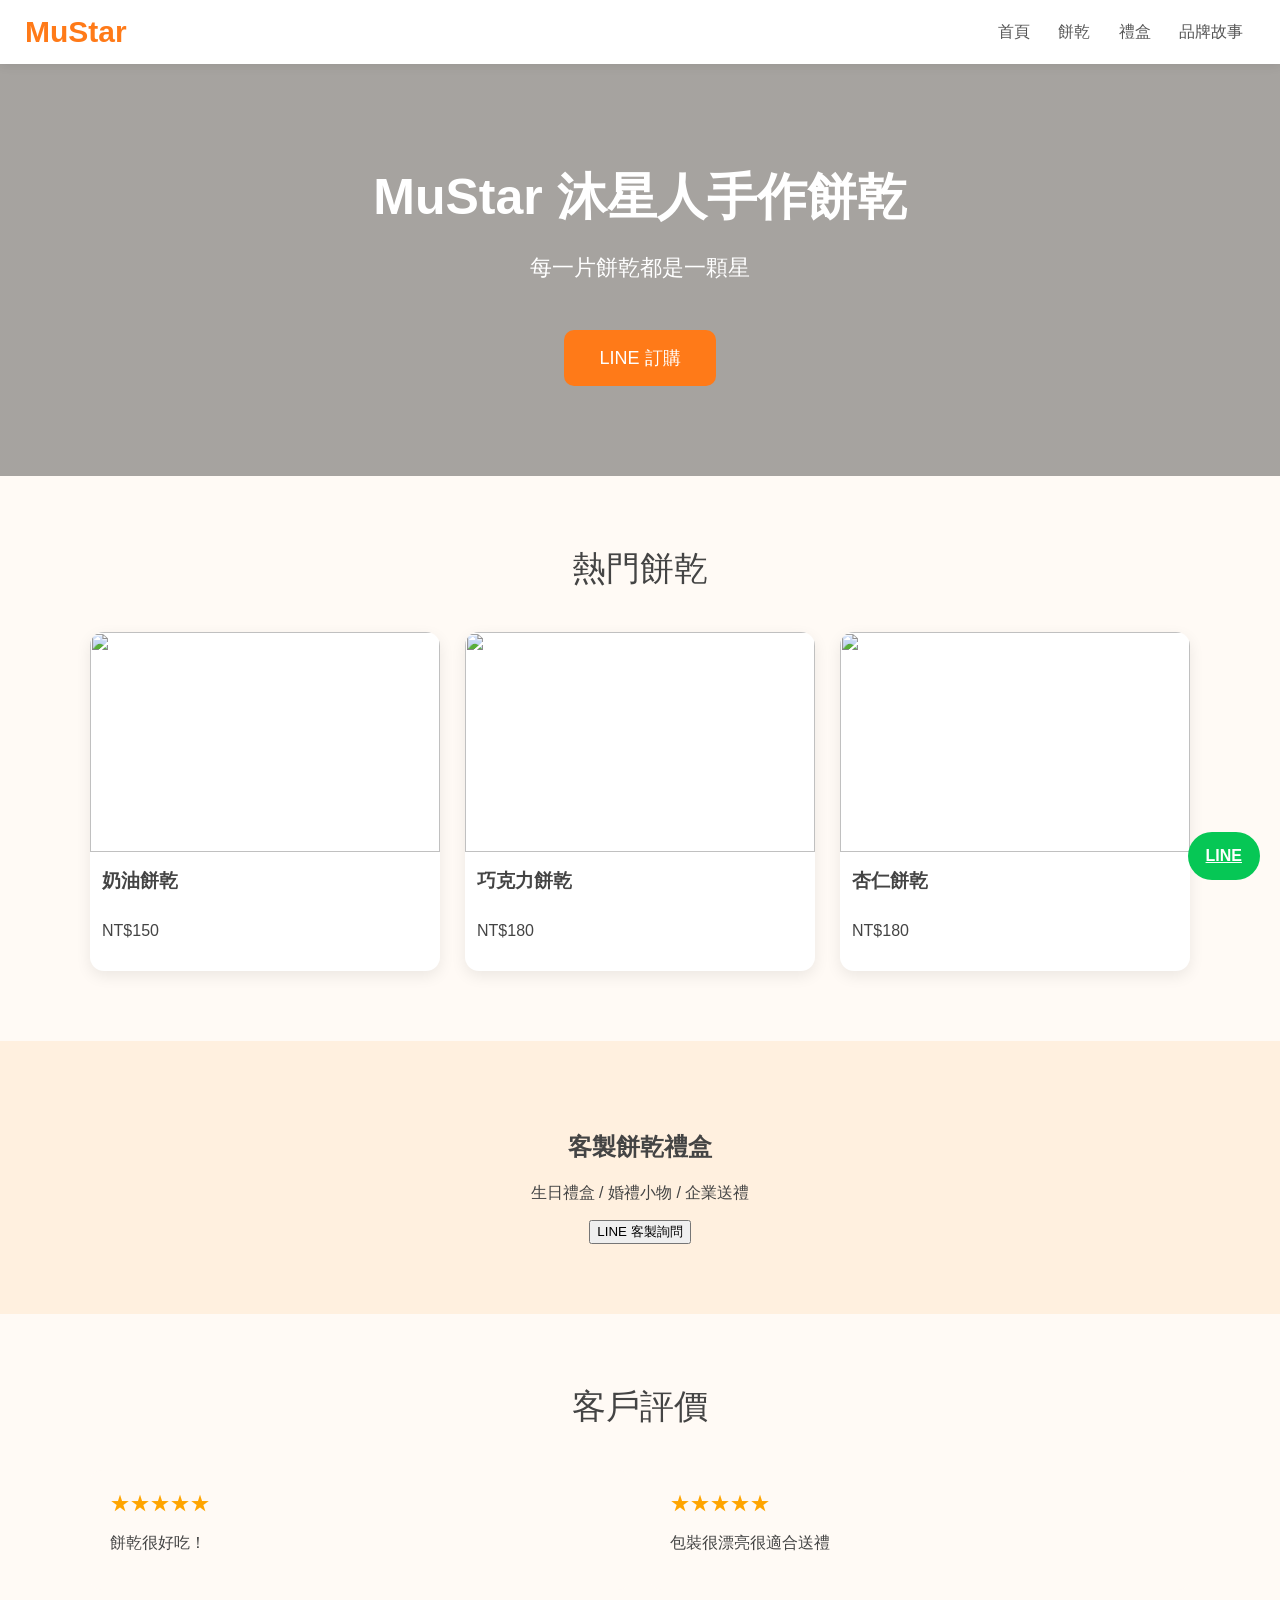
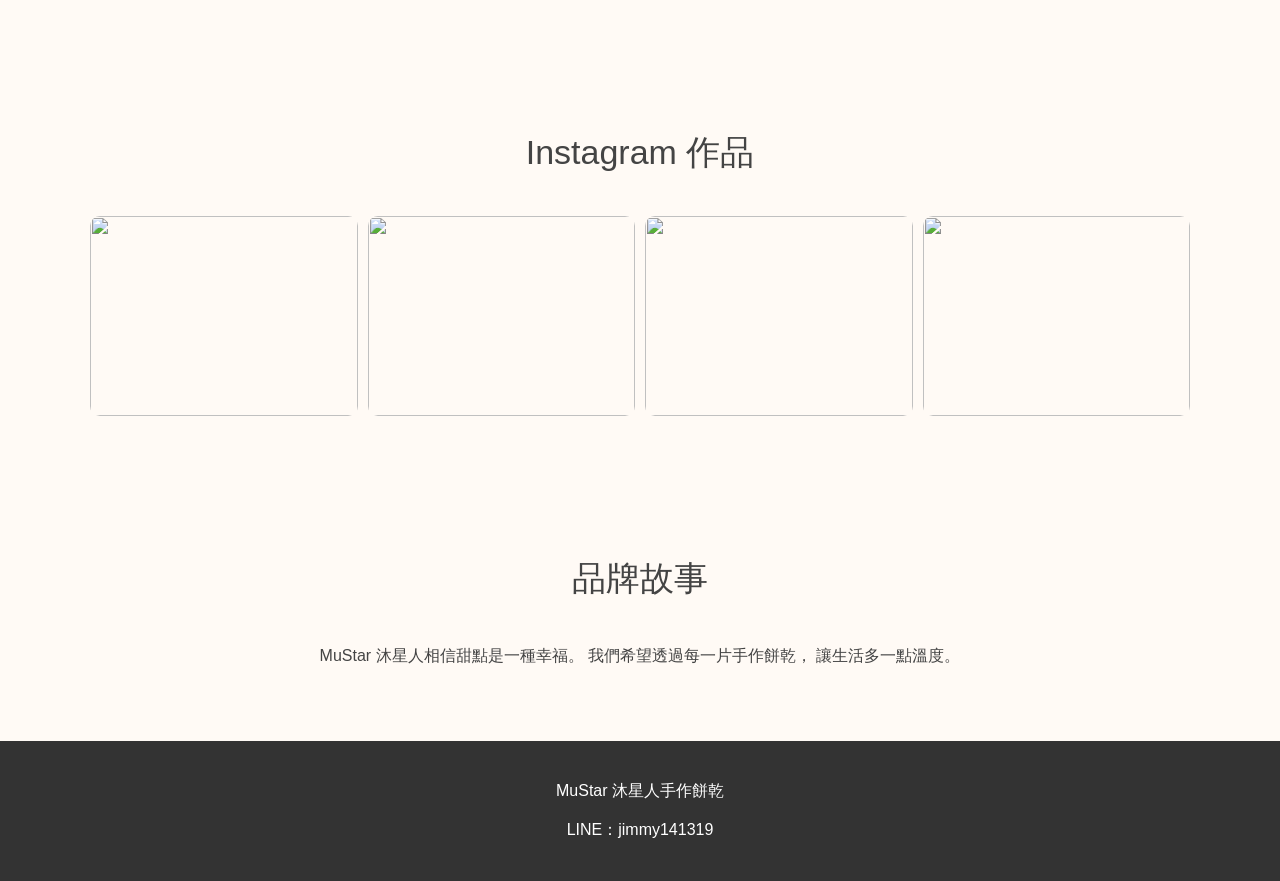
==== index.html @ 15d976fb "Refactor index.html for improved layout and styling Updated HTML structure and styles for better lay" ====
<!DOCTYPE html>
<html lang="zh-TW">

<head>
<meta charset="UTF-8">
<meta name="viewport" content="width=device-width, initial-scale=1.0">

<title>MuStar 沐星人手作餅乾</title>

<meta name="description" content="MuStar 沐星人手作餅乾，提供手工餅乾、禮盒與客製送禮。">

<style>

body{
margin:0;
font-family:Arial;
background:#fffaf5;
color:#444;
}

header{
background:white;
display:flex;
justify-content:space-between;
align-items:center;
padding:15px 25px;
box-shadow:0 2px 10px rgba(0,0,0,0.08);
position:sticky;
top:0;
}

.logo{
font-size:30px;
font-weight:bold;
color:#ff7a18;
}

nav a{
margin:0 12px;
text-decoration:none;
color:#555;
font-size:16px;
}

.hero{
text-align:center;
padding:90px 20px;

background:
linear-gradient(rgba(0,0,0,0.35),rgba(0,0,0,0.35)),
url("https://images.unsplash.com/photo-1499636136210-6f4ee915583e?auto=format&fit=crop&w=1400&q=80");

background-size:cover;
background-position:center;

color:white;
}

.hero h1{
font-size:50px;
margin:10px 0;
}

.hero p{
font-size:22px;
}

.hero button{
margin-top:25px;
padding:16px 35px;
font-size:18px;
background:#ff7a18;
border:none;
border-radius:10px;
color:white;
}

.section{
padding:70px 20px;
max-width:1100px;
margin:auto;
}

.title{
text-align:center;
font-size:34px;
margin-bottom:40px;
}

.grid{
display:grid;
grid-template-columns:repeat(auto-fit,minmax(250px,1fr));
gap:25px;
}

.card{
background:white;
border-radius:14px;
overflow:hidden;
box-shadow:0 5px 15px rgba(0,0,0,0.08);
}

.card img{
width:100%;
height:220px;
object-fit:cover;
}

.card h3{
padding:12px;
margin:0;
}

.card p{
padding:0 12px 15px;
}

.gift{
background:#fff0df;
text-align:center;
padding:70px 20px;
}

.story{
text-align:center;
max-width:700px;
margin:auto;
line-height:1.8;
}

.reviews{
display:grid;
grid-template-columns:repeat(auto-fit,minmax(250px,1fr));
gap:20px;
}

.review{
background:#fffaf5;
padding:20px;
border-radius:12px;
}

.stars{
color:orange;
font-size:20px;
}

.instagram-grid{
display:grid;
grid-template-columns:repeat(auto-fit,minmax(180px,1fr));
gap:10px;
}

.instagram-grid img{
width:100%;
height:200px;
object-fit:cover;
border-radius:10px;
}

footer{
background:#333;
color:white;
text-align:center;
padding:40px 20px;
}

.line-btn{
position:fixed;
bottom:20px;
right:20px;
background:#06c755;
color:white;
padding:15px 18px;
border-radius:30px;
font-weight:bold;
}

</style>
</head>

<body>

<header>

<div class="logo">
MuStar
</div>

<nav>

<a href="#home">首頁</a>
<a href="#cookies">餅乾</a>
<a href="#gift">禮盒</a>
<a href="#story">品牌故事</a>

</nav>

</header>

<section class="hero" id="home">

<h1>MuStar 沐星人手作餅乾</h1>

<p>每一片餅乾都是一顆星</p>

<button onclick="window.open('https://line.me/ti/p/jimmy141319')">

LINE 訂購

</button>

</section>

<section class="section" id="cookies">

<div class="title">
熱門餅乾
</div>

<div class="grid">

<div class="card">

<img src="https://images.unsplash.com/photo-1558961363-fa8fdf82db35?auto=format&fit=crop&w=900&q=80">

<h3>奶油餅乾</h3>

<p>NT$150</p>

</div>

<div class="card">

<img src="https://images.unsplash.com/photo-1590080877777-95c0dfa7f6bf?auto=format&fit=crop&w=900&q=80">

<h3>巧克力餅乾</h3>

<p>NT$180</p>

</div>

<div class="card">

<img src="https://images.unsplash.com/photo-1519869325930-281384150729?auto=format&fit=crop&w=900&q=80">

<h3>杏仁餅乾</h3>

<p>NT$180</p>

</div>

</div>

</section>

<section class="gift" id="gift">

<h2>
客製餅乾禮盒
</h2>

<p>
生日禮盒 / 婚禮小物 / 企業送禮
</p>

<button onclick="window.open('https://line.me/ti/p/jimmy141319')">

LINE 客製詢問

</button>

</section>

<section class="section">

<div class="title">
客戶評價
</div>

<div class="reviews">

<div class="review">

<div class="stars">★★★★★</div>

<p>
餅乾很好吃！
</p>

</div>

<div class="review">

<div class="stars">★★★★★</div>

<p>
包裝很漂亮很適合送禮
</p>

</div>

</div>

</section>

<section class="section">

<div class="title">
Instagram 作品
</div>

<div class="instagram-grid">

<img src="https://images.unsplash.com/photo-1509440159596-0249088772ff?auto=format&fit=crop&w=900&q=80">

<img src="https://images.unsplash.com/photo-1464349095431-e9a21285b5f3?auto=format&fit=crop&w=900&q=80">

<img src="https://images.unsplash.com/photo-1478147427282-58a87a120781?auto=format&fit=crop&w=900&q=80">

<img src="https://images.unsplash.com/photo-1499636136210-6f4ee915583e?auto=format&fit=crop&w=900&q=80">

</div>

</section>

<section class="section" id="story">

<div class="title">
品牌故事
</div>

<div class="story">

MuStar 沐星人相信甜點是一種幸福。

我們希望透過每一片手作餅乾，
讓生活多一點溫度。

</div>

</section>

<footer>

MuStar 沐星人手作餅乾

<br><br>

LINE：jimmy141319

</footer>

<a class="line-btn" href="https://line.me/ti/p/jimmy141319">

LINE

</a>

</body>

</html>
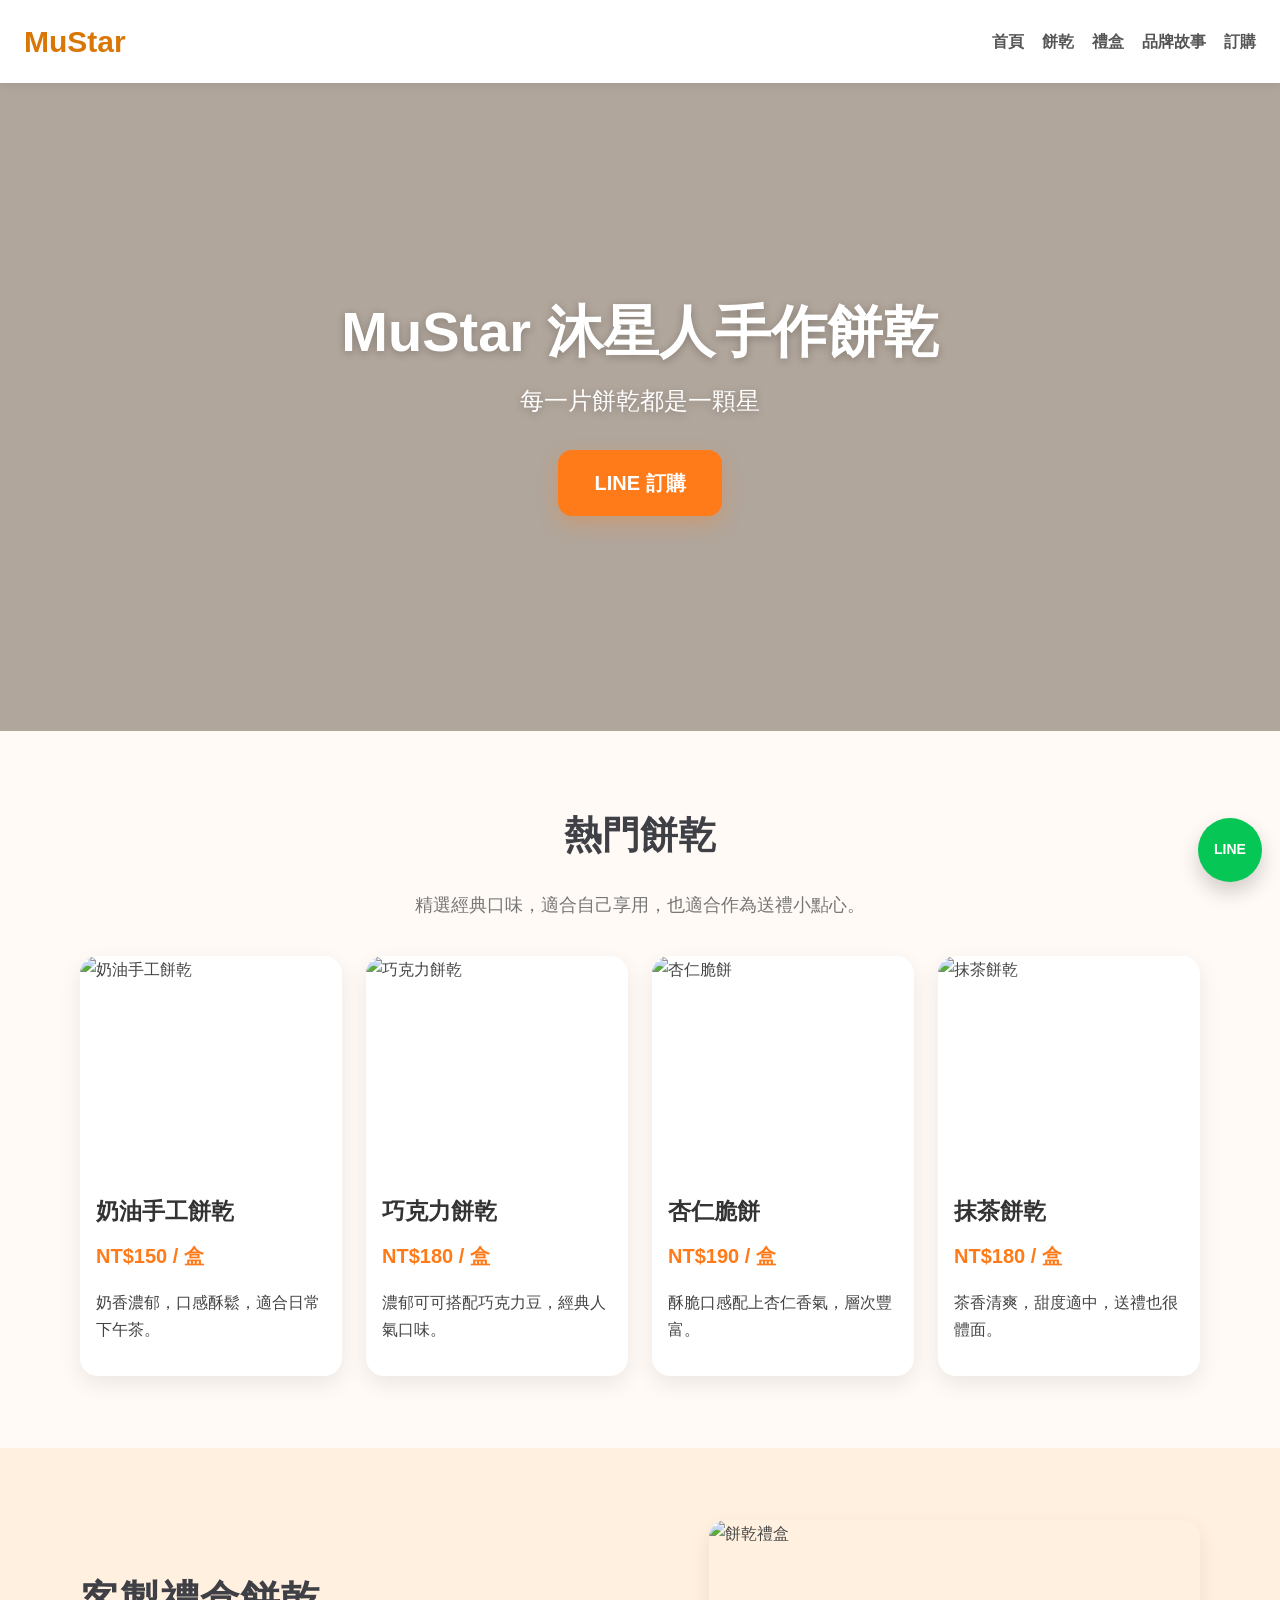
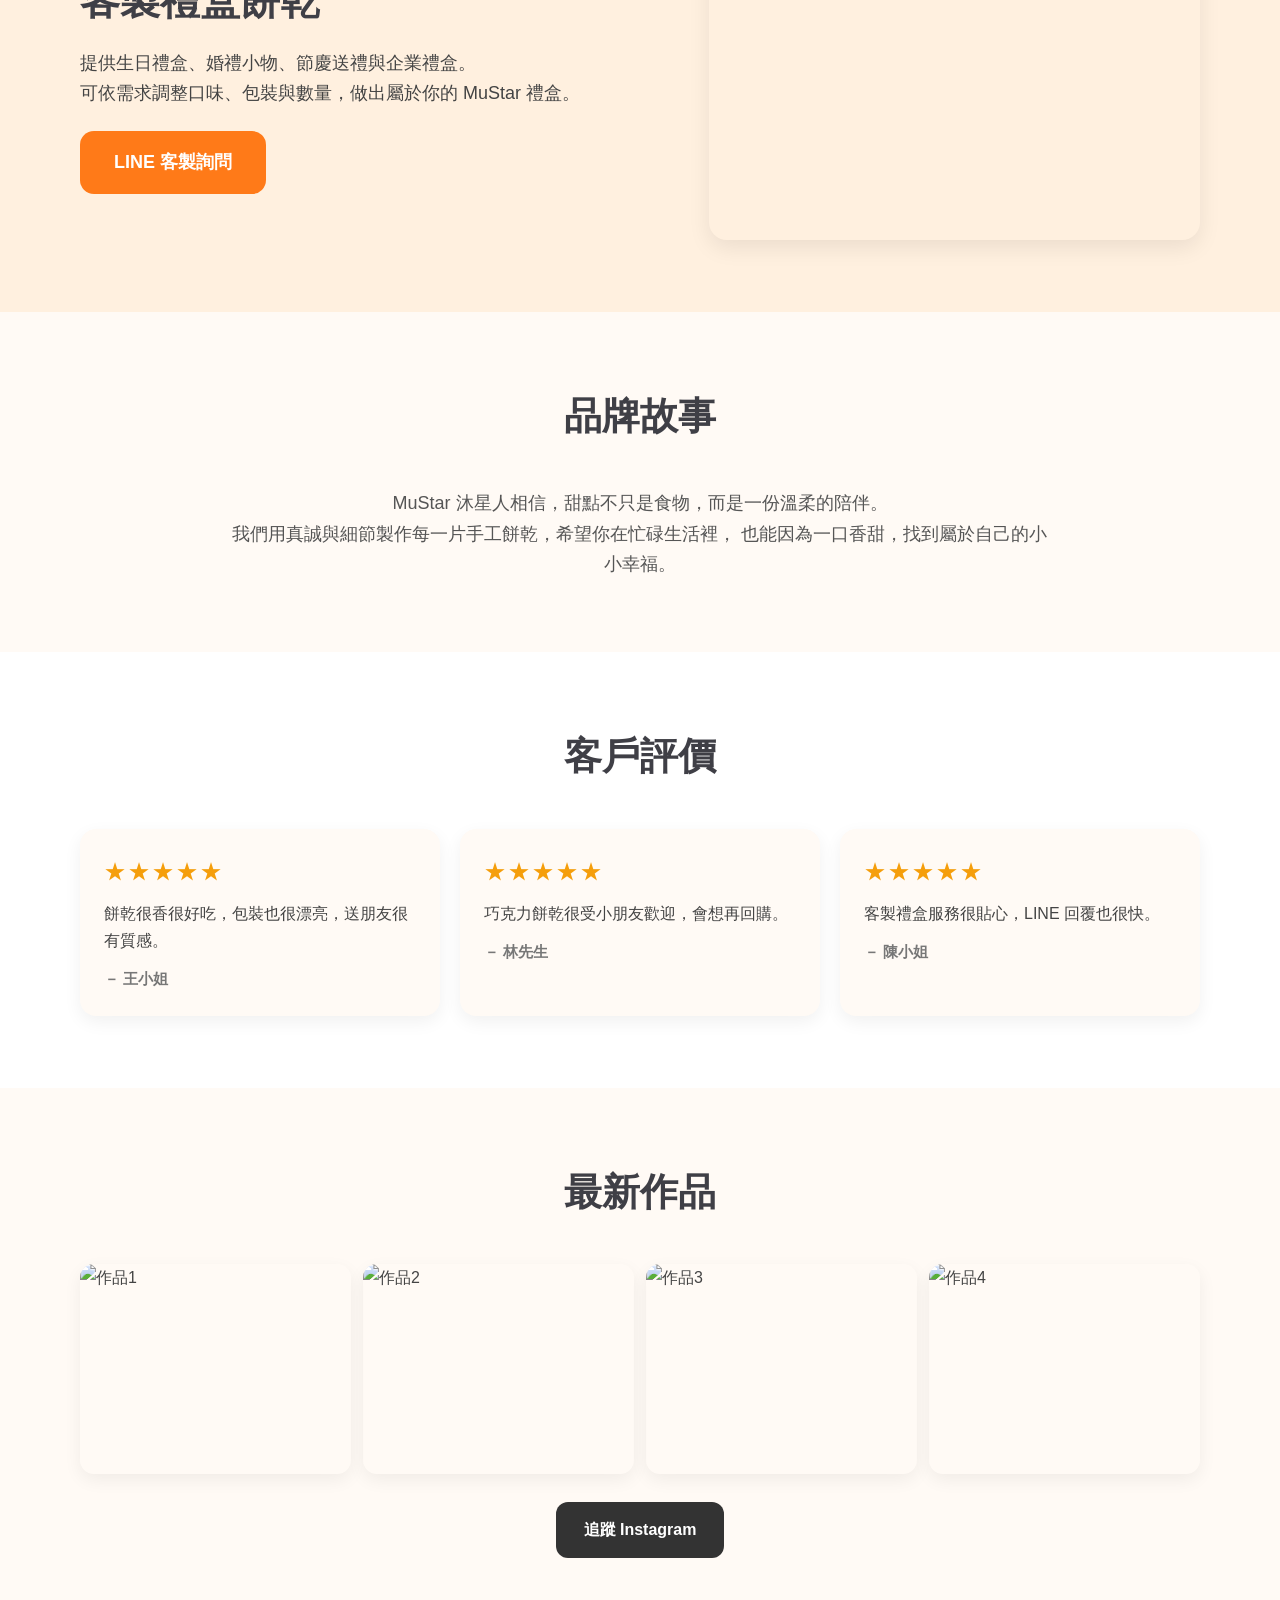
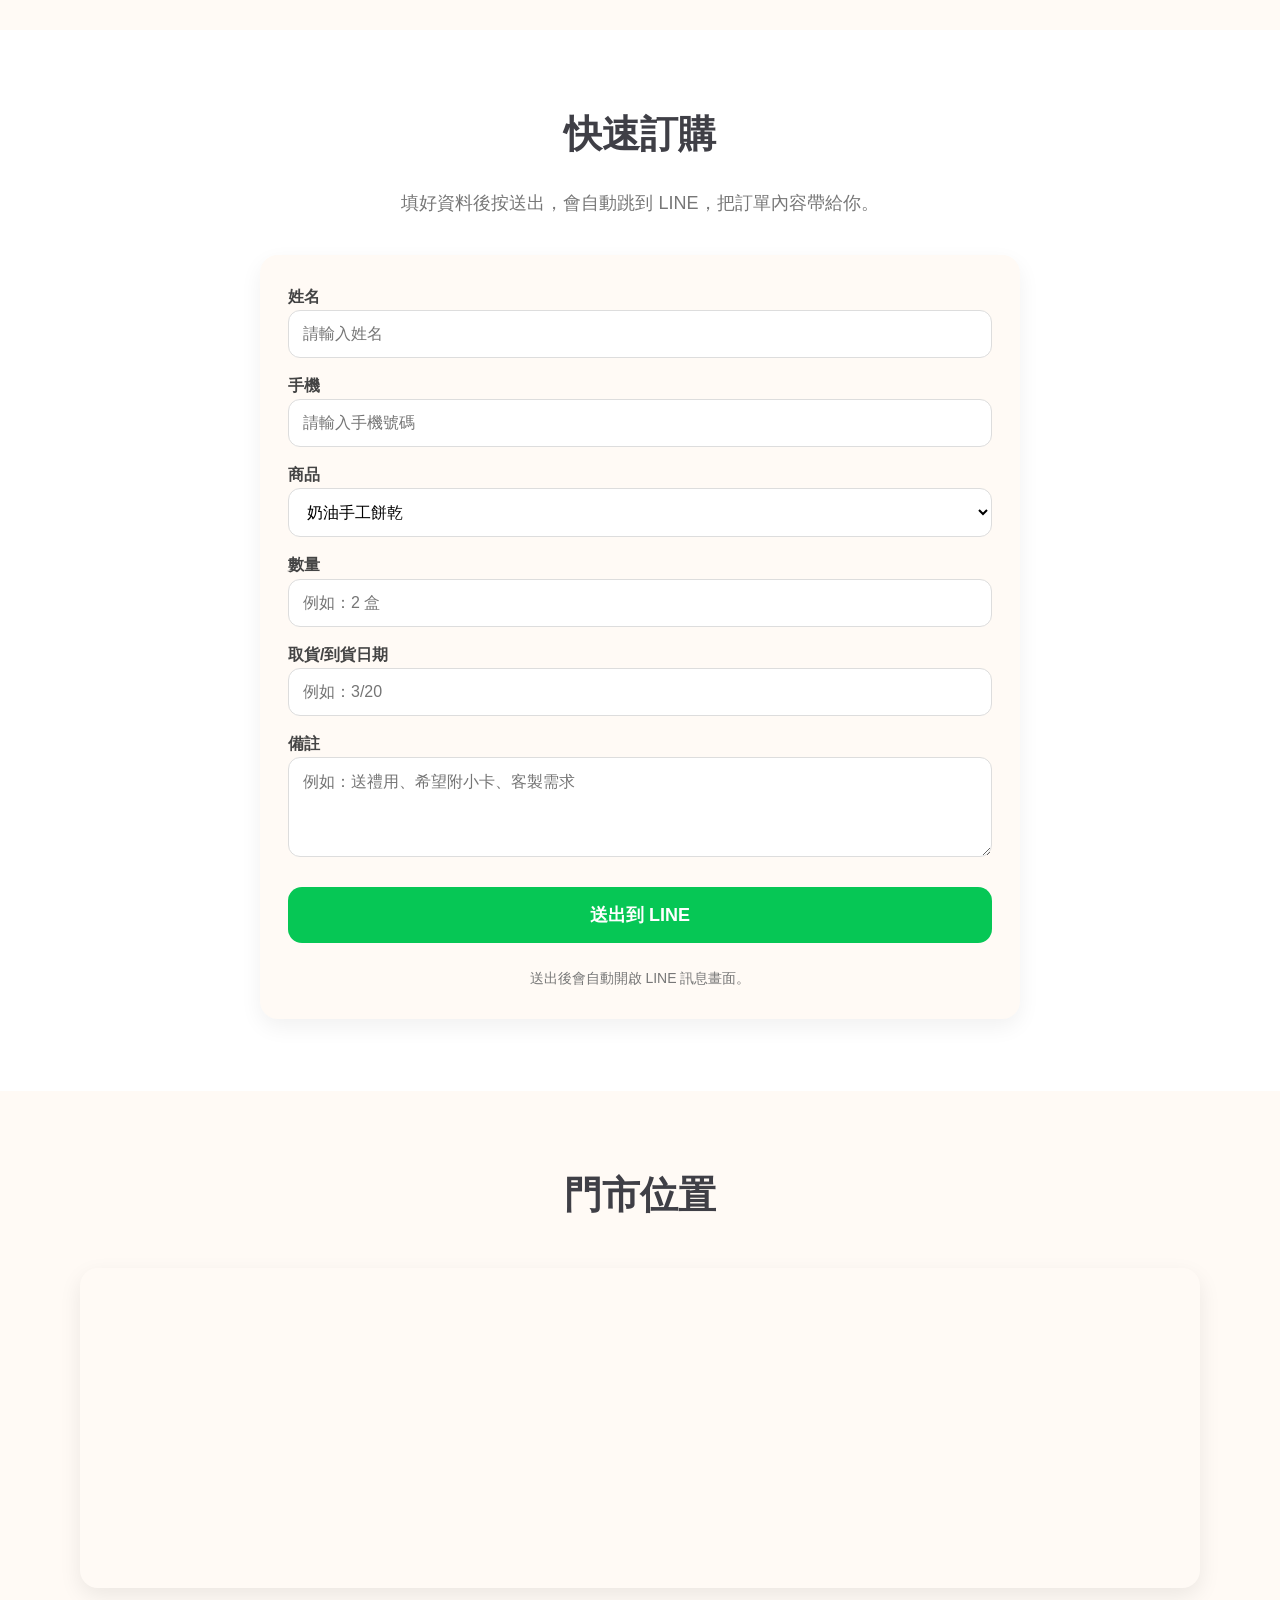
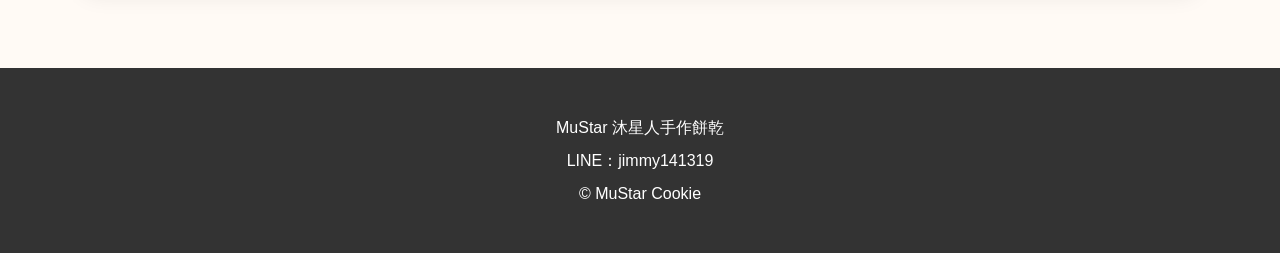
==== commit 65e140ac: "Refactor HTML structure and improve styling" ====
--- a/index.html
+++ b/index.html
@@ -1,362 +1,685 @@
 <!DOCTYPE html>
 <html lang="zh-TW">
-
 <head>
-<meta charset="UTF-8">
-<meta name="viewport" content="width=device-width, initial-scale=1.0">
-
-<title>MuStar 沐星人手作餅乾</title>
-
-<meta name="description" content="MuStar 沐星人手作餅乾，提供手工餅乾、禮盒與客製送禮。">
-
-<style>
-
-body{
-margin:0;
-font-family:Arial;
-background:#fffaf5;
-color:#444;
-}
-
-header{
-background:white;
-display:flex;
-justify-content:space-between;
-align-items:center;
-padding:15px 25px;
-box-shadow:0 2px 10px rgba(0,0,0,0.08);
-position:sticky;
-top:0;
-}
-
-.logo{
-font-size:30px;
-font-weight:bold;
-color:#ff7a18;
-}
-
-nav a{
-margin:0 12px;
-text-decoration:none;
-color:#555;
-font-size:16px;
-}
-
-.hero{
-text-align:center;
-padding:90px 20px;
-
-background:
-linear-gradient(rgba(0,0,0,0.35),rgba(0,0,0,0.35)),
-url("https://images.unsplash.com/photo-1499636136210-6f4ee915583e?auto=format&fit=crop&w=1400&q=80");
-
-background-size:cover;
-background-position:center;
-
-color:white;
-}
-
-.hero h1{
-font-size:50px;
-margin:10px 0;
-}
-
-.hero p{
-font-size:22px;
-}
-
-.hero button{
-margin-top:25px;
-padding:16px 35px;
-font-size:18px;
-background:#ff7a18;
-border:none;
-border-radius:10px;
-color:white;
-}
-
-.section{
-padding:70px 20px;
-max-width:1100px;
-margin:auto;
-}
-
-.title{
-text-align:center;
-font-size:34px;
-margin-bottom:40px;
-}
-
-.grid{
-display:grid;
-grid-template-columns:repeat(auto-fit,minmax(250px,1fr));
-gap:25px;
-}
-
-.card{
-background:white;
-border-radius:14px;
-overflow:hidden;
-box-shadow:0 5px 15px rgba(0,0,0,0.08);
-}
-
-.card img{
-width:100%;
-height:220px;
-object-fit:cover;
-}
-
-.card h3{
-padding:12px;
-margin:0;
-}
-
-.card p{
-padding:0 12px 15px;
-}
-
-.gift{
-background:#fff0df;
-text-align:center;
-padding:70px 20px;
-}
-
-.story{
-text-align:center;
-max-width:700px;
-margin:auto;
-line-height:1.8;
-}
-
-.reviews{
-display:grid;
-grid-template-columns:repeat(auto-fit,minmax(250px,1fr));
-gap:20px;
-}
-
-.review{
-background:#fffaf5;
-padding:20px;
-border-radius:12px;
-}
-
-.stars{
-color:orange;
-font-size:20px;
-}
-
-.instagram-grid{
-display:grid;
-grid-template-columns:repeat(auto-fit,minmax(180px,1fr));
-gap:10px;
-}
-
-.instagram-grid img{
-width:100%;
-height:200px;
-object-fit:cover;
-border-radius:10px;
-}
-
-footer{
-background:#333;
-color:white;
-text-align:center;
-padding:40px 20px;
-}
-
-.line-btn{
-position:fixed;
-bottom:20px;
-right:20px;
-background:#06c755;
-color:white;
-padding:15px 18px;
-border-radius:30px;
-font-weight:bold;
-}
-
-</style>
+  <meta charset="UTF-8">
+  <meta name="viewport" content="width=device-width, initial-scale=1.0">
+  <title>MuStar 沐星人手作餅乾</title>
+  <meta name="description" content="MuStar 沐星人手作餅乾，提供手工餅乾、禮盒、客製送禮與 LINE 快速訂購。">
+  <meta name="theme-color" content="#ff7a18">
+
+  <style>
+    *{
+      box-sizing:border-box;
+    }
+
+    html{
+      scroll-behavior:smooth;
+    }
+
+    body{
+      margin:0;
+      font-family:Arial,sans-serif;
+      background:#fffaf5;
+      color:#444;
+      line-height:1.7;
+    }
+
+    a{
+      text-decoration:none;
+    }
+
+    img{
+      display:block;
+      max-width:100%;
+    }
+
+    header{
+      background:#ffffff;
+      padding:16px 24px;
+      display:flex;
+      justify-content:space-between;
+      align-items:center;
+      box-shadow:0 2px 10px rgba(0,0,0,0.08);
+      position:sticky;
+      top:0;
+      z-index:1000;
+    }
+
+    .logo{
+      font-size:30px;
+      font-weight:bold;
+      color:#d97706;
+      white-space:nowrap;
+    }
+
+    nav{
+      display:flex;
+      gap:18px;
+      flex-wrap:wrap;
+      justify-content:flex-end;
+    }
+
+    nav a{
+      color:#555;
+      font-size:16px;
+      font-weight:600;
+    }
+
+    .hero{
+      min-height:72vh;
+      display:flex;
+      align-items:center;
+      justify-content:center;
+      text-align:center;
+      padding:90px 20px;
+      background:
+        linear-gradient(rgba(50,30,10,0.38), rgba(50,30,10,0.38)),
+        url("https://images.unsplash.com/photo-1499636136210-6f4ee915583e?auto=format&fit=crop&w=1400&q=80") center/cover no-repeat;
+      color:white;
+    }
+
+    .hero-inner{
+      max-width:900px;
+    }
+
+    .hero h1{
+      font-size:56px;
+      line-height:1.2;
+      margin:0 0 16px;
+      text-shadow:0 2px 8px rgba(0,0,0,0.25);
+    }
+
+    .hero p{
+      font-size:24px;
+      margin:0 0 28px;
+      text-shadow:0 2px 8px rgba(0,0,0,0.25);
+    }
+
+    .hero-btn{
+      display:inline-block;
+      padding:16px 36px;
+      background:#ff7a18;
+      color:white;
+      border-radius:14px;
+      font-size:20px;
+      font-weight:bold;
+      box-shadow:0 8px 20px rgba(255,122,24,0.28);
+    }
+
+    .section{
+      padding:72px 20px;
+    }
+
+    .container{
+      max-width:1120px;
+      margin:0 auto;
+    }
+
+    .title{
+      text-align:center;
+      font-size:38px;
+      color:#3f3f46;
+      margin:0 0 40px;
+    }
+
+    .subtitle{
+      text-align:center;
+      color:#777;
+      margin:-18px auto 36px;
+      max-width:720px;
+      font-size:18px;
+    }
+
+    .grid{
+      display:grid;
+      grid-template-columns:repeat(auto-fit,minmax(240px,1fr));
+      gap:24px;
+    }
+
+    .card{
+      background:white;
+      border-radius:18px;
+      overflow:hidden;
+      box-shadow:0 8px 22px rgba(0,0,0,0.08);
+      transition:transform 0.2s ease;
+    }
+
+    .card:hover{
+      transform:translateY(-4px);
+    }
+
+    .card img{
+      width:100%;
+      height:220px;
+      object-fit:cover;
+    }
+
+    .card-body{
+      padding:16px;
+    }
+
+    .card h3{
+      margin:0 0 8px;
+      font-size:23px;
+      color:#333;
+    }
+
+    .price{
+      color:#ff7a18;
+      font-weight:bold;
+      font-size:20px;
+      margin-bottom:8px;
+    }
+
+    .gift{
+      background:#fff0df;
+    }
+
+    .gift-wrap{
+      display:grid;
+      grid-template-columns:1.1fr 0.9fr;
+      gap:28px;
+      align-items:center;
+      max-width:1120px;
+      margin:0 auto;
+    }
+
+    .gift-text h2{
+      font-size:40px;
+      margin:0 0 14px;
+      color:#3f3f46;
+    }
+
+    .gift-text p{
+      font-size:18px;
+      margin:0 0 22px;
+    }
+
+    .gift-btn{
+      display:inline-block;
+      padding:16px 34px;
+      background:#ff7a18;
+      color:white;
+      border-radius:14px;
+      font-size:18px;
+      font-weight:bold;
+    }
+
+    .gift-image img{
+      width:100%;
+      height:320px;
+      object-fit:cover;
+      border-radius:18px;
+      box-shadow:0 8px 22px rgba(0,0,0,0.08);
+    }
+
+    .story-box{
+      max-width:820px;
+      margin:0 auto;
+      text-align:center;
+      font-size:18px;
+      color:#555;
+    }
+
+    .reviews{
+      background:#fff;
+    }
+
+    .review-grid{
+      display:grid;
+      grid-template-columns:repeat(auto-fit,minmax(250px,1fr));
+      gap:20px;
+    }
+
+    .review{
+      background:#fffaf5;
+      border-radius:16px;
+      padding:24px;
+      box-shadow:0 6px 18px rgba(0,0,0,0.06);
+    }
+
+    .stars{
+      color:#f59e0b;
+      font-size:22px;
+      margin-bottom:10px;
+      letter-spacing:2px;
+    }
+
+    .review p{
+      margin:0 0 12px;
+    }
+
+    .review-name{
+      color:#777;
+      font-size:15px;
+      font-weight:bold;
+    }
+
+    .instagram{
+      background:#fffaf5;
+    }
+
+    .insta-grid{
+      display:grid;
+      grid-template-columns:repeat(auto-fit,minmax(180px,1fr));
+      gap:12px;
+    }
+
+    .insta-grid img{
+      width:100%;
+      height:210px;
+      object-fit:cover;
+      border-radius:14px;
+      box-shadow:0 6px 18px rgba(0,0,0,0.06);
+    }
+
+    .follow-box{
+      text-align:center;
+      margin-top:28px;
+    }
+
+    .follow-btn{
+      display:inline-block;
+      padding:14px 28px;
+      background:#333;
+      color:white;
+      border-radius:12px;
+      font-weight:bold;
+    }
+
+    .order{
+      background:#ffffff;
+    }
+
+    .order-wrap{
+      max-width:760px;
+      margin:0 auto;
+      background:#fffaf5;
+      padding:28px;
+      border-radius:18px;
+      box-shadow:0 8px 22px rgba(0,0,0,0.06);
+    }
+
+    .order-form{
+      display:grid;
+      gap:14px;
+    }
+
+    .order-form label{
+      font-weight:bold;
+      color:#444;
+    }
+
+    .order-form input,
+    .order-form select,
+    .order-form textarea{
+      width:100%;
+      padding:14px;
+      border:1px solid #ddd;
+      border-radius:12px;
+      font-size:16px;
+      font-family:Arial,sans-serif;
+      background:white;
+    }
+
+    .order-form textarea{
+      min-height:100px;
+      resize:vertical;
+    }
+
+    .order-btn{
+      margin-top:8px;
+      padding:16px 28px;
+      border:none;
+      border-radius:14px;
+      background:#06c755;
+      color:white;
+      font-size:18px;
+      font-weight:bold;
+      cursor:pointer;
+    }
+
+    .order-tip{
+      margin-top:10px;
+      color:#777;
+      font-size:14px;
+      text-align:center;
+    }
+
+    .map iframe{
+      width:100%;
+      height:320px;
+      border:0;
+      border-radius:18px;
+      box-shadow:0 8px 22px rgba(0,0,0,0.08);
+    }
+
+    footer{
+      background:#333;
+      color:white;
+      text-align:center;
+      padding:40px 20px;
+    }
+
+    footer p{
+      margin:6px 0;
+    }
+
+    .line-float{
+      position:fixed;
+      right:18px;
+      bottom:18px;
+      background:#06c755;
+      color:white;
+      width:64px;
+      height:64px;
+      border-radius:999px;
+      display:flex;
+      align-items:center;
+      justify-content:center;
+      font-size:14px;
+      font-weight:bold;
+      box-shadow:0 10px 20px rgba(0,0,0,0.18);
+      z-index:2000;
+    }
+
+    @media (max-width: 900px){
+      .gift-wrap{
+        grid-template-columns:1fr;
+      }
+
+      .gift-image img{
+        height:260px;
+      }
+    }
+
+    @media (max-width: 768px){
+      header{
+        flex-direction:column;
+        align-items:flex-start;
+        gap:12px;
+      }
+
+      nav{
+        gap:14px;
+      }
+
+      .logo{
+        font-size:26px;
+      }
+
+      .hero{
+        min-height:60vh;
+        padding:80px 20px;
+      }
+
+      .hero h1{
+        font-size:40px;
+      }
+
+      .hero p{
+        font-size:20px;
+      }
+
+      .title{
+        font-size:32px;
+      }
+
+      .gift-text h2{
+        font-size:32px;
+      }
+
+      .order-wrap{
+        padding:20px;
+      }
+    }
+
+    @media (max-width: 480px){
+      .hero h1{
+        font-size:32px;
+      }
+
+      .hero p{
+        font-size:18px;
+      }
+
+      nav a{
+        font-size:15px;
+      }
+
+      .card img{
+        height:200px;
+      }
+
+      .insta-grid img{
+        height:180px;
+      }
+    }
+  </style>
 </head>
 
 <body>
 
-<header>
-
-<div class="logo">
-MuStar
-</div>
-
-<nav>
-
-<a href="#home">首頁</a>
-<a href="#cookies">餅乾</a>
-<a href="#gift">禮盒</a>
-<a href="#story">品牌故事</a>
-
-</nav>
-
-</header>
-
-<section class="hero" id="home">
-
-<h1>MuStar 沐星人手作餅乾</h1>
-
-<p>每一片餅乾都是一顆星</p>
-
-<button onclick="window.open('https://line.me/ti/p/jimmy141319')">
-
-LINE 訂購
-
-</button>
-
-</section>
-
-<section class="section" id="cookies">
-
-<div class="title">
-熱門餅乾
-</div>
-
-<div class="grid">
-
-<div class="card">
-
-<img src="https://images.unsplash.com/photo-1558961363-fa8fdf82db35?auto=format&fit=crop&w=900&q=80">
-
-<h3>奶油餅乾</h3>
-
-<p>NT$150</p>
-
-</div>
-
-<div class="card">
-
-<img src="https://images.unsplash.com/photo-1590080877777-95c0dfa7f6bf?auto=format&fit=crop&w=900&q=80">
-
-<h3>巧克力餅乾</h3>
-
-<p>NT$180</p>
-
-</div>
-
-<div class="card">
-
-<img src="https://images.unsplash.com/photo-1519869325930-281384150729?auto=format&fit=crop&w=900&q=80">
-
-<h3>杏仁餅乾</h3>
-
-<p>NT$180</p>
-
-</div>
-
-</div>
-
-</section>
-
-<section class="gift" id="gift">
-
-<h2>
-客製餅乾禮盒
-</h2>
-
-<p>
-生日禮盒 / 婚禮小物 / 企業送禮
-</p>
-
-<button onclick="window.open('https://line.me/ti/p/jimmy141319')">
-
-LINE 客製詢問
-
-</button>
-
-</section>
-
-<section class="section">
-
-<div class="title">
-客戶評價
-</div>
-
-<div class="reviews">
-
-<div class="review">
-
-<div class="stars">★★★★★</div>
-
-<p>
-餅乾很好吃！
-</p>
-
-</div>
-
-<div class="review">
-
-<div class="stars">★★★★★</div>
-
-<p>
-包裝很漂亮很適合送禮
-</p>
-
-</div>
-
-</div>
-
-</section>
-
-<section class="section">
-
-<div class="title">
-Instagram 作品
-</div>
-
-<div class="instagram-grid">
-
-<img src="https://images.unsplash.com/photo-1509440159596-0249088772ff?auto=format&fit=crop&w=900&q=80">
-
-<img src="https://images.unsplash.com/photo-1464349095431-e9a21285b5f3?auto=format&fit=crop&w=900&q=80">
-
-<img src="https://images.unsplash.com/photo-1478147427282-58a87a120781?auto=format&fit=crop&w=900&q=80">
-
-<img src="https://images.unsplash.com/photo-1499636136210-6f4ee915583e?auto=format&fit=crop&w=900&q=80">
-
-</div>
-
-</section>
-
-<section class="section" id="story">
-
-<div class="title">
-品牌故事
-</div>
-
-<div class="story">
-
-MuStar 沐星人相信甜點是一種幸福。
-
-我們希望透過每一片手作餅乾，
-讓生活多一點溫度。
-
-</div>
-
-</section>
-
-<footer>
-
-MuStar 沐星人手作餅乾
-
-<br><br>
-
-LINE：jimmy141319
-
-</footer>
-
-<a class="line-btn" href="https://line.me/ti/p/jimmy141319">
-
-LINE
-
-</a>
+  <header>
+    <div class="logo">MuStar</div>
+
+    <nav>
+      <a href="#home">首頁</a>
+      <a href="#cookies">餅乾</a>
+      <a href="#gift">禮盒</a>
+      <a href="#story">品牌故事</a>
+      <a href="#order">訂購</a>
+    </nav>
+  </header>
+
+  <section class="hero" id="home">
+    <div class="hero-inner">
+      <h1>MuStar 沐星人手作餅乾</h1>
+      <p>每一片餅乾都是一顆星</p>
+      <a class="hero-btn" href="https://line.me/ti/p/jimmy141319" target="_blank">LINE 訂購</a>
+    </div>
+  </section>
+
+  <section class="section" id="cookies">
+    <div class="container">
+      <h2 class="title">熱門餅乾</h2>
+      <p class="subtitle">精選經典口味，適合自己享用，也適合作為送禮小點心。</p>
+
+      <div class="grid">
+        <div class="card">
+          <img src="https://images.unsplash.com/photo-1558961363-fa8fdf82db35?auto=format&fit=crop&w=900&q=80" alt="奶油手工餅乾">
+          <div class="card-body">
+            <h3>奶油手工餅乾</h3>
+            <div class="price">NT$150 / 盒</div>
+            <p>奶香濃郁，口感酥鬆，適合日常下午茶。</p>
+          </div>
+        </div>
+
+        <div class="card">
+          <img src="https://images.unsplash.com/photo-1590080877777-95c0dfa7f6bf?auto=format&fit=crop&w=900&q=80" alt="巧克力餅乾">
+          <div class="card-body">
+            <h3>巧克力餅乾</h3>
+            <div class="price">NT$180 / 盒</div>
+            <p>濃郁可可搭配巧克力豆，經典人氣口味。</p>
+          </div>
+        </div>
+
+        <div class="card">
+          <img src="https://images.unsplash.com/photo-1519869325930-281384150729?auto=format&fit=crop&w=900&q=80" alt="杏仁脆餅">
+          <div class="card-body">
+            <h3>杏仁脆餅</h3>
+            <div class="price">NT$190 / 盒</div>
+            <p>酥脆口感配上杏仁香氣，層次豐富。</p>
+          </div>
+        </div>
+
+        <div class="card">
+          <img src="https://images.unsplash.com/photo-1464306076886-da185f6a9d05?auto=format&fit=crop&w=900&q=80" alt="抹茶餅乾">
+          <div class="card-body">
+            <h3>抹茶餅乾</h3>
+            <div class="price">NT$180 / 盒</div>
+            <p>茶香清爽，甜度適中，送禮也很體面。</p>
+          </div>
+        </div>
+      </div>
+    </div>
+  </section>
+
+  <section class="section gift" id="gift">
+    <div class="gift-wrap">
+      <div class="gift-text">
+        <h2>客製禮盒餅乾</h2>
+        <p>
+          提供生日禮盒、婚禮小物、節慶送禮與企業禮盒。<br>
+          可依需求調整口味、包裝與數量，做出屬於你的 MuStar 禮盒。
+        </p>
+        <a class="gift-btn" href="https://line.me/ti/p/jimmy141319" target="_blank">LINE 客製詢問</a>
+      </div>
+
+      <div class="gift-image">
+        <img src="https://images.unsplash.com/photo-1517433670267-08bbd4be890f?auto=format&fit=crop&w=1200&q=80" alt="餅乾禮盒">
+      </div>
+    </div>
+  </section>
+
+  <section class="section" id="story">
+    <div class="container">
+      <h2 class="title">品牌故事</h2>
+      <div class="story-box">
+        MuStar 沐星人相信，甜點不只是食物，而是一份溫柔的陪伴。<br>
+        我們用真誠與細節製作每一片手工餅乾，希望你在忙碌生活裡，
+        也能因為一口香甜，找到屬於自己的小小幸福。
+      </div>
+    </div>
+  </section>
+
+  <section class="section reviews">
+    <div class="container">
+      <h2 class="title">客戶評價</h2>
+      <div class="review-grid">
+        <div class="review">
+          <div class="stars">★★★★★</div>
+          <p>餅乾很香很好吃，包裝也很漂亮，送朋友很有質感。</p>
+          <div class="review-name">－ 王小姐</div>
+        </div>
+
+        <div class="review">
+          <div class="stars">★★★★★</div>
+          <p>巧克力餅乾很受小朋友歡迎，會想再回購。</p>
+          <div class="review-name">－ 林先生</div>
+        </div>
+
+        <div class="review">
+          <div class="stars">★★★★★</div>
+          <p>客製禮盒服務很貼心，LINE 回覆也很快。</p>
+          <div class="review-name">－ 陳小姐</div>
+        </div>
+      </div>
+    </div>
+  </section>
+
+  <section class="section instagram">
+    <div class="container">
+      <h2 class="title">最新作品</h2>
+      <div class="insta-grid">
+        <img src="https://images.unsplash.com/photo-1499636136210-6f4ee915583e?auto=format&fit=crop&w=900&q=80" alt="作品1">
+        <img src="https://images.unsplash.com/photo-1509440159596-0249088772ff?auto=format&fit=crop&w=900&q=80" alt="作品2">
+        <img src="https://images.unsplash.com/photo-1464349095431-e9a21285b5f3?auto=format&fit=crop&w=900&q=80" alt="作品3">
+        <img src="https://images.unsplash.com/photo-1478147427282-58a87a120781?auto=format&fit=crop&w=900&q=80" alt="作品4">
+      </div>
+
+      <div class="follow-box">
+        <a class="follow-btn" href="#" target="_blank">追蹤 Instagram</a>
+      </div>
+    </div>
+  </section>
+
+  <section class="section order" id="order">
+    <div class="container">
+      <h2 class="title">快速訂購</h2>
+      <p class="subtitle">填好資料後按送出，會自動跳到 LINE，把訂單內容帶給你。</p>
+
+      <div class="order-wrap">
+        <div class="order-form">
+          <div>
+            <label for="customerName">姓名</label>
+            <input id="customerName" type="text" placeholder="請輸入姓名">
+          </div>
+
+          <div>
+            <label for="customerPhone">手機</label>
+            <input id="customerPhone" type="text" placeholder="請輸入手機號碼">
+          </div>
+
+          <div>
+            <label for="productName">商品</label>
+            <select id="productName">
+              <option>奶油手工餅乾</option>
+              <option>巧克力餅乾</option>
+              <option>杏仁脆餅</option>
+              <option>抹茶餅乾</option>
+              <option>客製禮盒餅乾</option>
+            </select>
+          </div>
+
+          <div>
+            <label for="quantity">數量</label>
+            <input id="quantity" type="text" placeholder="例如：2 盒">
+          </div>
+
+          <div>
+            <label for="pickupDate">取貨/到貨日期</label>
+            <input id="pickupDate" type="text" placeholder="例如：3/20">
+          </div>
+
+          <div>
+            <label for="note">備註</label>
+            <textarea id="note" placeholder="例如：送禮用、希望附小卡、客製需求"></textarea>
+          </div>
+
+          <button class="order-btn" onclick="sendOrderToLine()">送出到 LINE</button>
+          <div class="order-tip">送出後會自動開啟 LINE 訊息畫面。</div>
+        </div>
+      </div>
+    </div>
+  </section>
+
+  <section class="section map">
+    <div class="container">
+      <h2 class="title">門市位置</h2>
+      <iframe src="https://www.google.com/maps?q=taipei&output=embed"></iframe>
+    </div>
+  </section>
+
+  <footer>
+    <p>MuStar 沐星人手作餅乾</p>
+    <p>LINE：jimmy141319</p>
+    <p>© MuStar Cookie</p>
+  </footer>
+
+  <a class="line-float" href="https://line.me/ti/p/jimmy141319" target="_blank">LINE</a>
+
+  <script>
+    function sendOrderToLine() {
+      const name = document.getElementById("customerName").value.trim();
+      const phone = document.getElementById("customerPhone").value.trim();
+      const product = document.getElementById("productName").value;
+      const quantity = document.getElementById("quantity").value.trim();
+      const date = document.getElementById("pickupDate").value.trim();
+      const note = document.getElementById("note").value.trim();
+
+      const message =
+        "我要訂購 MuStar 手作餅乾%0A" +
+        "姓名：" + encodeURIComponent(name) + "%0A" +
+        "手機：" + encodeURIComponent(phone) + "%0A" +
+        "商品：" + encodeURIComponent(product) + "%0A" +
+        "數量：" + encodeURIComponent(quantity) + "%0A" +
+        "日期：" + encodeURIComponent(date) + "%0A" +
+        "備註：" + encodeURIComponent(note);
+
+      window.open("https://line.me/R/msg/text/?" + message, "_blank");
+    }
+  </script>
 
 </body>
-
 </html>
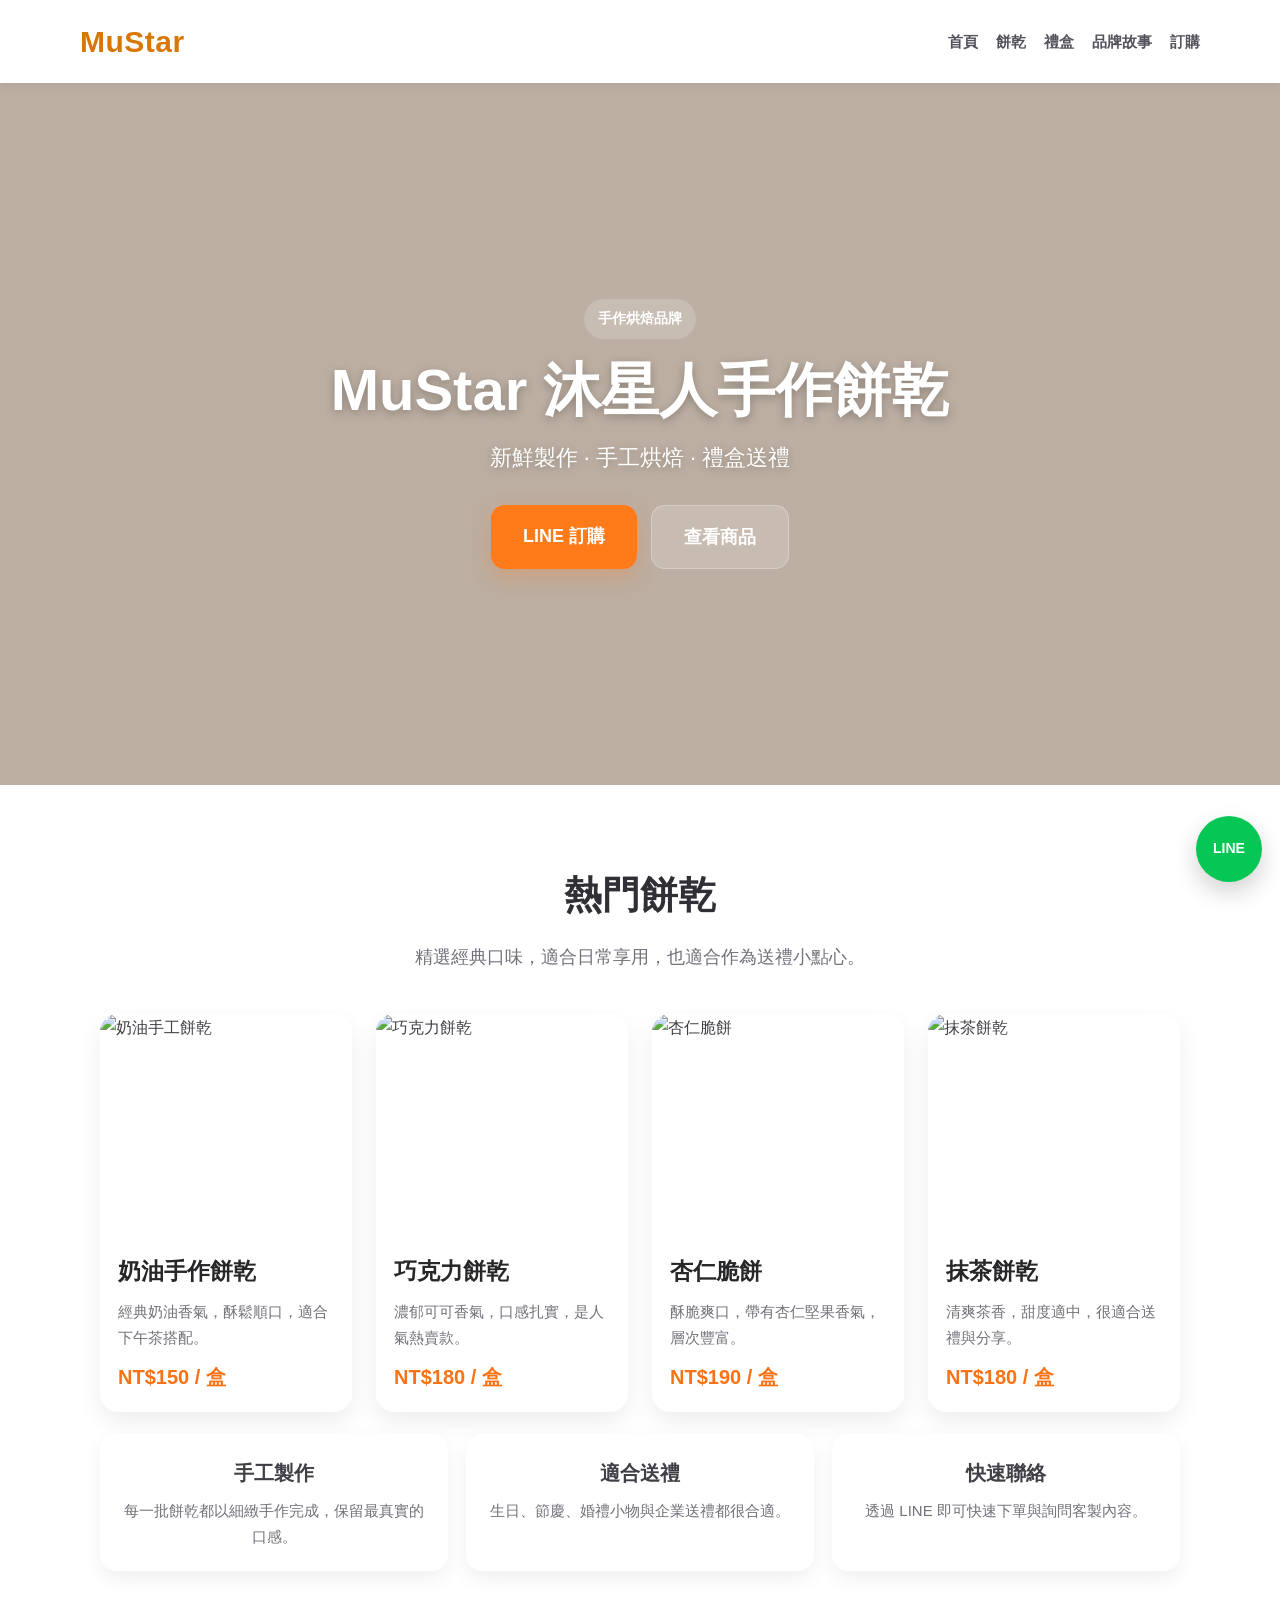
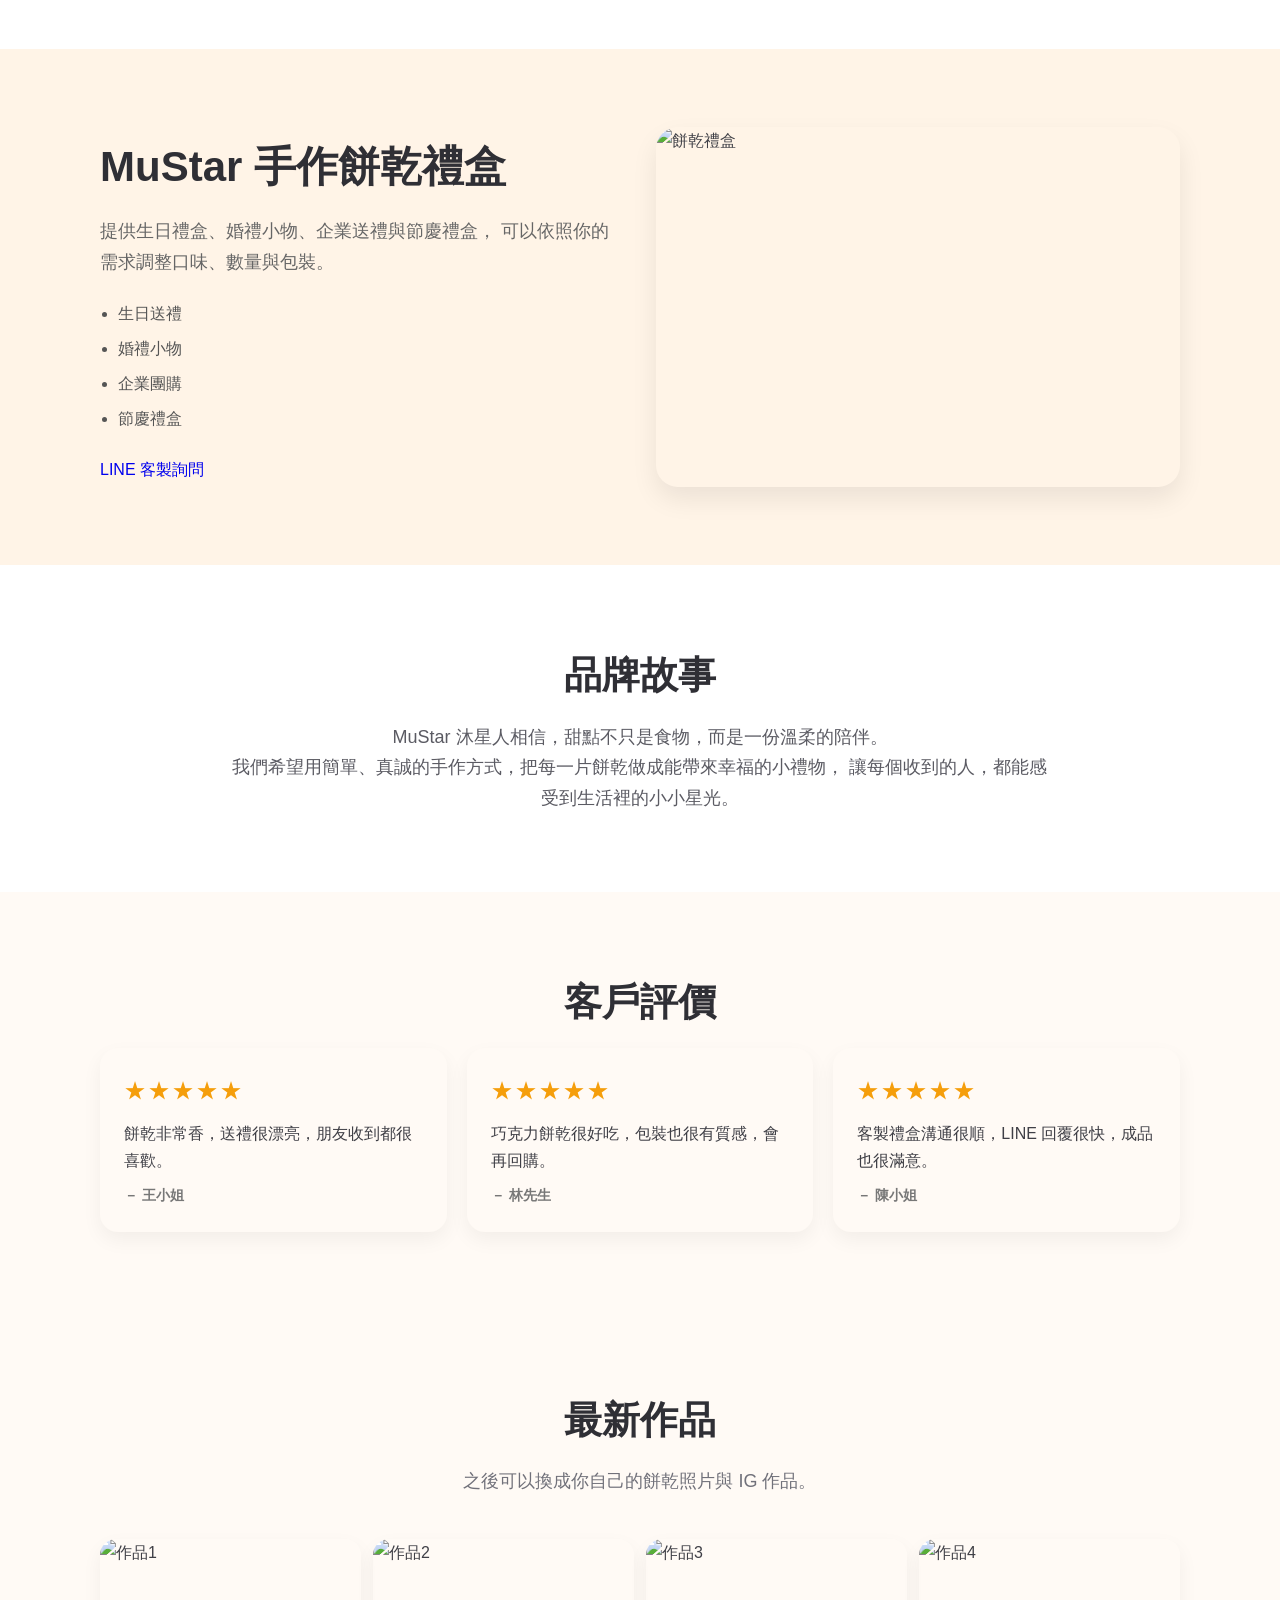
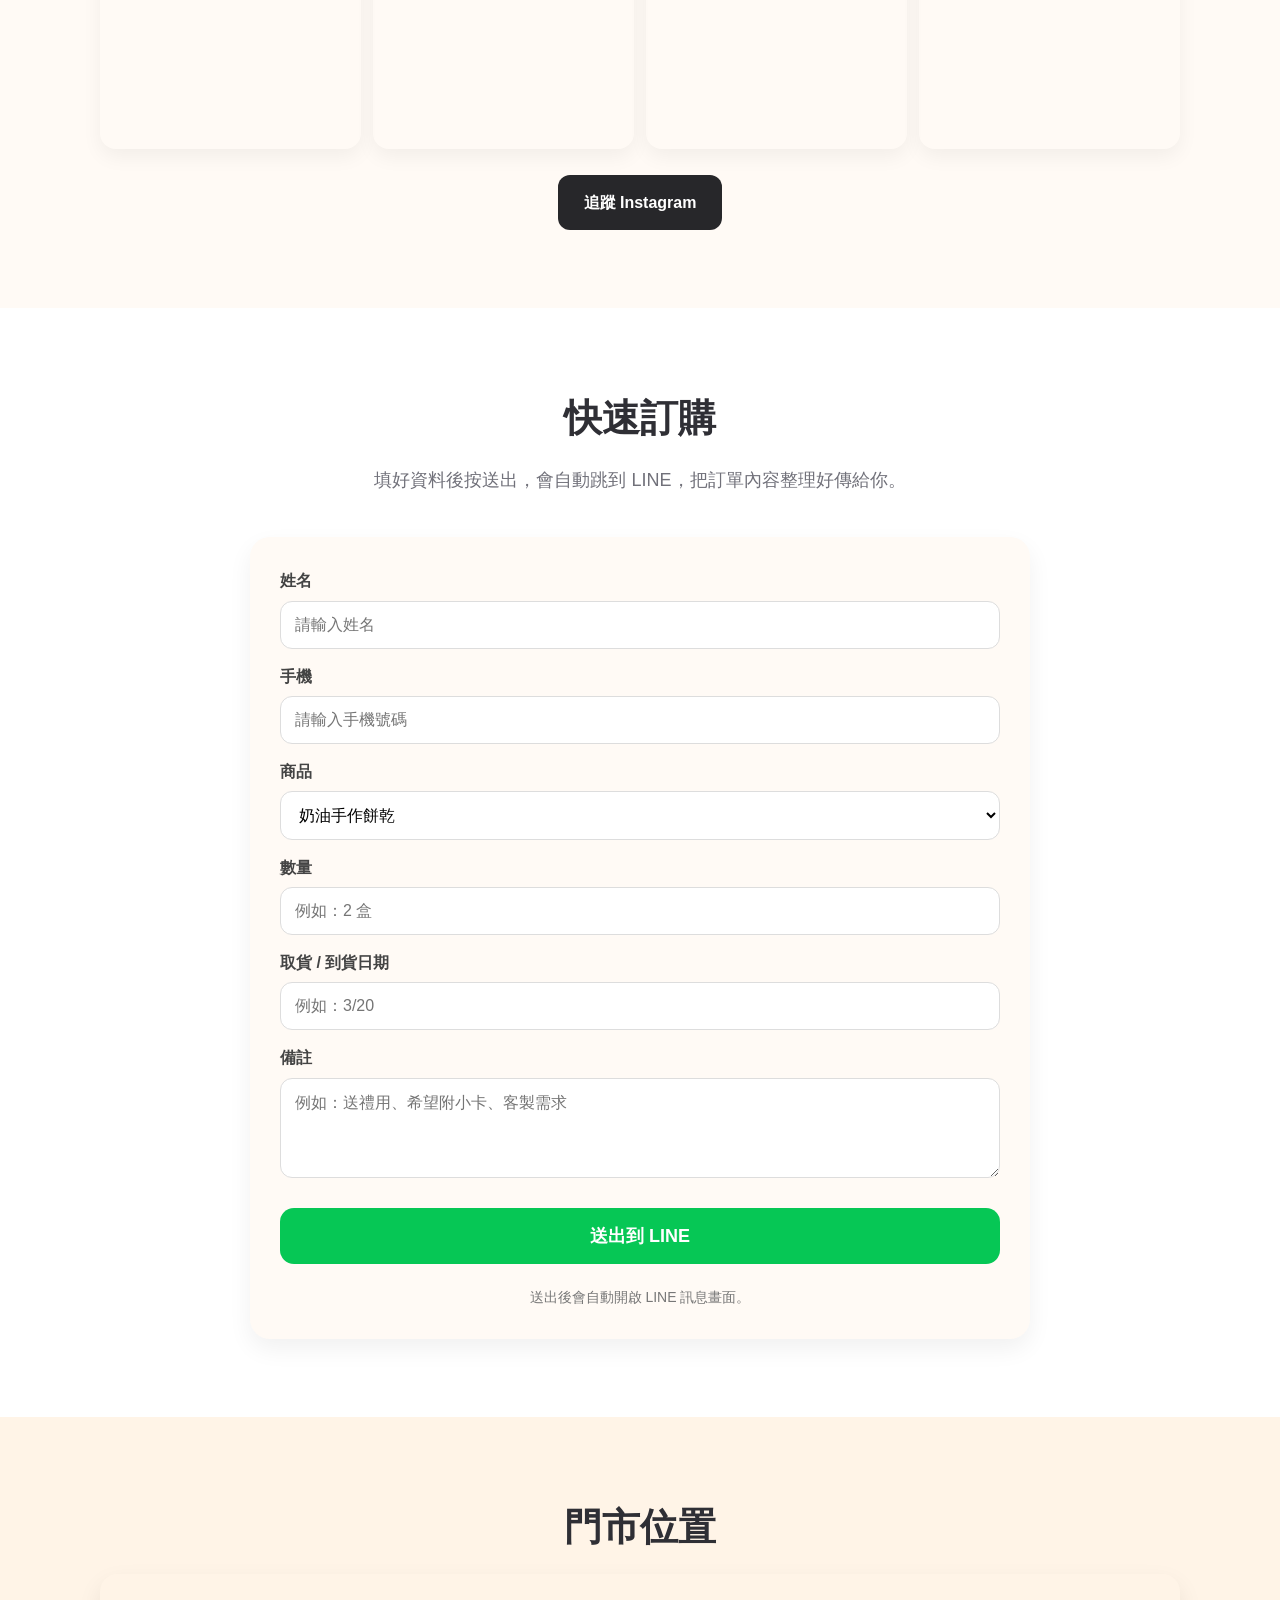
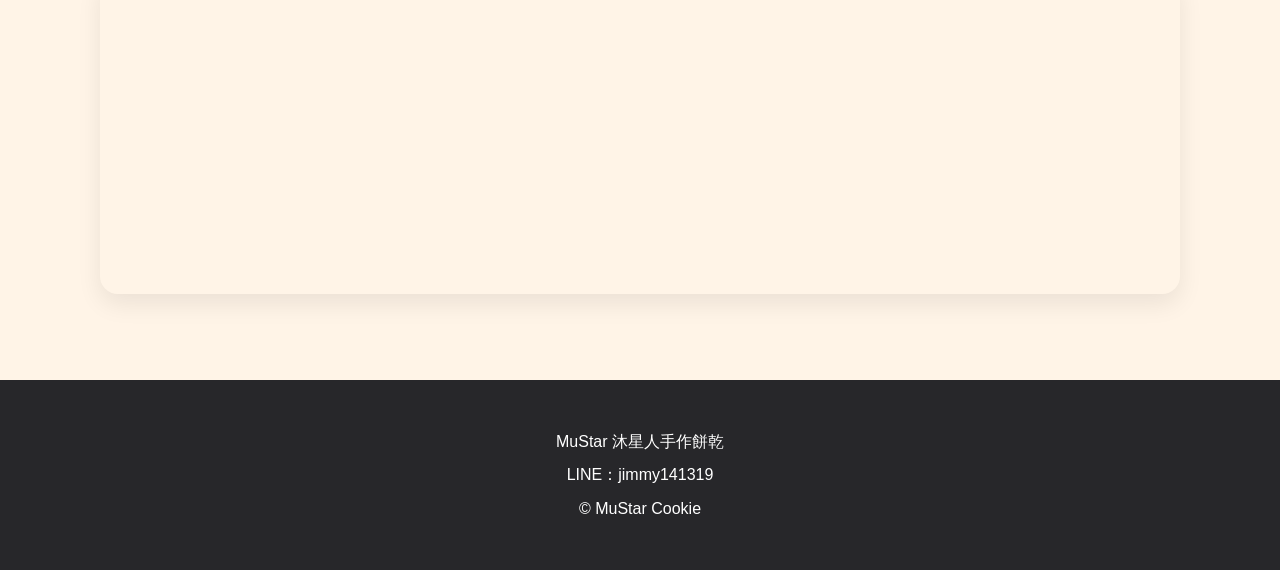
==== commit 56ad864e: "Update index.html with styling and content changes" ====
--- a/index.html
+++ b/index.html
@@ -4,8 +4,8 @@
   <meta charset="UTF-8">
   <meta name="viewport" content="width=device-width, initial-scale=1.0">
   <title>MuStar 沐星人手作餅乾</title>
-  <meta name="description" content="MuStar 沐星人手作餅乾，提供手工餅乾、禮盒、客製送禮與 LINE 快速訂購。">
-  <meta name="theme-color" content="#ff7a18">
+  <meta name="description" content="MuStar 沐星人手作餅乾品牌，提供手工餅乾、禮盒、客製送禮與 LINE 快速訂購。">
+  <meta name="theme-color" content="#f59e0b">
 
   <style>
     *{
@@ -20,7 +20,7 @@
       margin:0;
       font-family:Arial,sans-serif;
       background:#fffaf5;
-      color:#444;
+      color:#3f3f46;
       line-height:1.7;
     }
 
@@ -33,22 +33,34 @@
       max-width:100%;
     }
 
+    .container{
+      max-width:1120px;
+      margin:0 auto;
+      padding:0 20px;
+    }
+
     header{
-      background:#ffffff;
-      padding:16px 24px;
+      position:sticky;
+      top:0;
+      z-index:1000;
+      background:rgba(255,255,255,0.95);
+      backdrop-filter:blur(8px);
+      box-shadow:0 2px 10px rgba(0,0,0,0.06);
+    }
+
+    .header-wrap{
       display:flex;
       justify-content:space-between;
       align-items:center;
-      box-shadow:0 2px 10px rgba(0,0,0,0.08);
-      position:sticky;
-      top:0;
-      z-index:1000;
+      padding:16px 0;
+      gap:16px;
     }
 
     .logo{
       font-size:30px;
       font-weight:bold;
       color:#d97706;
+      letter-spacing:0.5px;
       white-space:nowrap;
     }
 
@@ -60,73 +72,112 @@
     }
 
     nav a{
-      color:#555;
-      font-size:16px;
-      font-weight:600;
+      color:#52525b;
+      font-size:15px;
+      font-weight:700;
     }
 
     .hero{
-      min-height:72vh;
+      min-height:78vh;
       display:flex;
       align-items:center;
       justify-content:center;
       text-align:center;
       padding:90px 20px;
       background:
-        linear-gradient(rgba(50,30,10,0.38), rgba(50,30,10,0.38)),
-        url("https://images.unsplash.com/photo-1499636136210-6f4ee915583e?auto=format&fit=crop&w=1400&q=80") center/cover no-repeat;
+        linear-gradient(rgba(70,40,15,0.36), rgba(70,40,15,0.36)),
+        url("https://images.unsplash.com/photo-1499636136210-6f4ee915583e?auto=format&fit=crop&w=1600&q=80") center/cover no-repeat;
       color:white;
     }
 
     .hero-inner{
-      max-width:900px;
+      max-width:860px;
+    }
+
+    .hero-badge{
+      display:inline-block;
+      padding:8px 14px;
+      border-radius:999px;
+      background:rgba(255,255,255,0.18);
+      font-size:14px;
+      font-weight:bold;
+      margin-bottom:18px;
     }
 
     .hero h1{
-      font-size:56px;
-      line-height:1.2;
+      font-size:58px;
+      line-height:1.15;
       margin:0 0 16px;
+      text-shadow:0 3px 10px rgba(0,0,0,0.25);
+    }
+
+    .hero p{
+      font-size:22px;
+      margin:0 auto 28px;
+      max-width:700px;
       text-shadow:0 2px 8px rgba(0,0,0,0.25);
     }
 
-    .hero p{
-      font-size:24px;
-      margin:0 0 28px;
-      text-shadow:0 2px 8px rgba(0,0,0,0.25);
-    }
-
-    .hero-btn{
+    .hero-actions{
+      display:flex;
+      gap:14px;
+      justify-content:center;
+      flex-wrap:wrap;
+    }
+
+    .btn{
       display:inline-block;
-      padding:16px 36px;
+      padding:16px 32px;
+      border-radius:14px;
+      font-size:18px;
+      font-weight:bold;
+      transition:0.2s ease;
+    }
+
+    .btn-primary{
       background:#ff7a18;
       color:white;
-      border-radius:14px;
-      font-size:20px;
-      font-weight:bold;
       box-shadow:0 8px 20px rgba(255,122,24,0.28);
     }
 
+    .btn-primary:hover{
+      transform:translateY(-2px);
+    }
+
+    .btn-secondary{
+      background:rgba(255,255,255,0.18);
+      color:white;
+      border:1px solid rgba(255,255,255,0.26);
+    }
+
+    .btn-secondary:hover{
+      transform:translateY(-2px);
+    }
+
     .section{
-      padding:72px 20px;
-    }
-
-    .container{
-      max-width:1120px;
-      margin:0 auto;
-    }
-
-    .title{
+      padding:78px 0;
+    }
+
+    .section-soft{
+      background:#fff4e7;
+    }
+
+    .section-white{
+      background:#ffffff;
+    }
+
+    .section-title{
       text-align:center;
       font-size:38px;
-      color:#3f3f46;
-      margin:0 0 40px;
-    }
-
-    .subtitle{
+      margin:0 0 14px;
+      color:#2f2f35;
+    }
+
+    .section-subtitle{
       text-align:center;
-      color:#777;
-      margin:-18px auto 36px;
-      max-width:720px;
+      color:#71717a;
+      max-width:760px;
+      margin:0 auto 42px;
       font-size:18px;
     }
 
@@ -140,12 +191,13 @@
       background:white;
       border-radius:18px;
       overflow:hidden;
-      box-shadow:0 8px 22px rgba(0,0,0,0.08);
-      transition:transform 0.2s ease;
+      box-shadow:0 10px 24px rgba(0,0,0,0.07);
+      transition:0.22s ease;
     }
 
     .card:hover{
-      transform:translateY(-4px);
+      transform:translateY(-5px);
+      box-shadow:0 14px 28px rgba(0,0,0,0.10);
     }
 
     .card img{
@@ -155,62 +207,89 @@
     }
 
     .card-body{
-      padding:16px;
+      padding:18px;
     }
 
     .card h3{
       margin:0 0 8px;
       font-size:23px;
-      color:#333;
+      color:#27272a;
+    }
+
+    .card-desc{
+      color:#71717a;
+      font-size:15px;
+      min-height:42px;
+      margin-bottom:10px;
     }
 
     .price{
-      color:#ff7a18;
-      font-weight:bold;
       font-size:20px;
-      margin-bottom:8px;
-    }
-
-    .gift{
-      background:#fff0df;
+      color:#f97316;
+      font-weight:bold;
+    }
+
+    .feature-grid{
+      display:grid;
+      grid-template-columns:repeat(auto-fit,minmax(220px,1fr));
+      gap:18px;
+      margin-top:22px;
+    }
+
+    .feature{
+      background:white;
+      border-radius:16px;
+      padding:22px;
+      box-shadow:0 8px 20px rgba(0,0,0,0.06);
+      text-align:center;
+    }
+
+    .feature h3{
+      margin:0 0 8px;
+      font-size:20px;
+    }
+
+    .feature p{
+      margin:0;
+      color:#71717a;
+      font-size:15px;
     }
 
     .gift-wrap{
       display:grid;
-      grid-template-columns:1.1fr 0.9fr;
-      gap:28px;
+      grid-template-columns:1fr 1fr;
+      gap:32px;
       align-items:center;
-      max-width:1120px;
-      margin:0 auto;
+    }
+
+    .gift-image img{
+      width:100%;
+      height:360px;
+      object-fit:cover;
+      border-radius:22px;
+      box-shadow:0 12px 26px rgba(0,0,0,0.08);
     }
 
     .gift-text h2{
-      font-size:40px;
+      font-size:42px;
       margin:0 0 14px;
-      color:#3f3f46;
+      color:#2f2f35;
     }
 
     .gift-text p{
       font-size:18px;
+      color:#666;
       margin:0 0 22px;
     }
 
-    .gift-btn{
-      display:inline-block;
-      padding:16px 34px;
-      background:#ff7a18;
-      color:white;
-      border-radius:14px;
-      font-size:18px;
-      font-weight:bold;
-    }
-
-    .gift-image img{
-      width:100%;
-      height:320px;
-      object-fit:cover;
-      border-radius:18px;
-      box-shadow:0 8px 22px rgba(0,0,0,0.08);
+    .gift-list{
+      padding-left:18px;
+      margin:0 0 24px;
+      color:#555;
+    }
+
+    .gift-list li{
+      margin-bottom:8px;
     }
 
     .story-box{
@@ -218,24 +297,20 @@
       margin:0 auto;
       text-align:center;
       font-size:18px;
-      color:#555;
-    }
-
-    .reviews{
-      background:#fff;
+      color:#5b5b63;
     }
 
     .review-grid{
       display:grid;
-      grid-template-columns:repeat(auto-fit,minmax(250px,1fr));
+      grid-template-columns:repeat(auto-fit,minmax(260px,1fr));
       gap:20px;
     }
 
     .review{
       background:#fffaf5;
-      border-radius:16px;
+      border-radius:18px;
       padding:24px;
-      box-shadow:0 6px 18px rgba(0,0,0,0.06);
+      box-shadow:0 8px 20px rgba(0,0,0,0.05);
     }
 
     .stars{
@@ -246,17 +321,13 @@
     }
 
     .review p{
-      margin:0 0 12px;
+      margin:0 0 10px;
     }
 
     .review-name{
       color:#777;
-      font-size:15px;
-      font-weight:bold;
-    }
-
-    .instagram{
-      background:#fffaf5;
+      font-weight:bold;
+      font-size:14px;
     }
 
     .insta-grid{
@@ -269,35 +340,31 @@
       width:100%;
       height:210px;
       object-fit:cover;
-      border-radius:14px;
-      box-shadow:0 6px 18px rgba(0,0,0,0.06);
+      border-radius:16px;
+      box-shadow:0 8px 20px rgba(0,0,0,0.05);
     }
 
     .follow-box{
       text-align:center;
-      margin-top:28px;
+      margin-top:26px;
     }
 
     .follow-btn{
       display:inline-block;
-      padding:14px 28px;
-      background:#333;
+      padding:14px 26px;
+      background:#27272a;
       color:white;
       border-radius:12px;
       font-weight:bold;
     }
 
-    .order{
-      background:#ffffff;
-    }
-
     .order-wrap{
-      max-width:760px;
+      max-width:780px;
       margin:0 auto;
       background:#fffaf5;
-      padding:28px;
-      border-radius:18px;
-      box-shadow:0 8px 22px rgba(0,0,0,0.06);
+      padding:30px;
+      border-radius:20px;
+      box-shadow:0 10px 24px rgba(0,0,0,0.06);
     }
 
     .order-form{
@@ -308,6 +375,8 @@
     .order-form label{
       font-weight:bold;
       color:#444;
+      display:block;
+      margin-bottom:6px;
     }
 
     .order-form input,
@@ -340,10 +409,10 @@
     }
 
     .order-tip{
-      margin-top:10px;
+      text-align:center;
       color:#777;
       font-size:14px;
-      text-align:center;
+      margin-top:8px;
     }
 
     .map iframe{
@@ -351,14 +420,14 @@
       height:320px;
       border:0;
       border-radius:18px;
-      box-shadow:0 8px 22px rgba(0,0,0,0.08);
+      box-shadow:0 10px 24px rgba(0,0,0,0.08);
     }
 
     footer{
-      background:#333;
+      background:#27272a;
       color:white;
       text-align:center;
-      padding:40px 20px;
+      padding:42px 20px;
     }
 
     footer p{
@@ -371,33 +440,32 @@
       bottom:18px;
       background:#06c755;
       color:white;
-      width:64px;
-      height:64px;
+      width:66px;
+      height:66px;
       border-radius:999px;
       display:flex;
       align-items:center;
       justify-content:center;
       font-size:14px;
       font-weight:bold;
-      box-shadow:0 10px 20px rgba(0,0,0,0.18);
+      box-shadow:0 10px 24px rgba(0,0,0,0.18);
       z-index:2000;
     }
 
-    @media (max-width: 900px){
+    @media (max-width: 920px){
       .gift-wrap{
         grid-template-columns:1fr;
       }
 
       .gift-image img{
-        height:260px;
+        height:280px;
       }
     }
 
     @media (max-width: 768px){
-      header{
+      .header-wrap{
         flex-direction:column;
         align-items:flex-start;
-        gap:12px;
       }
 
       nav{
@@ -409,8 +477,8 @@
       }
 
       .hero{
-        min-height:60vh;
-        padding:80px 20px;
+        min-height:62vh;
+        padding:82px 20px;
       }
 
       .hero h1{
@@ -418,19 +486,19 @@
       }
 
       .hero p{
-        font-size:20px;
-      }
-
-      .title{
+        font-size:19px;
+      }
+
+      .section-title{
         font-size:32px;
       }
 
       .gift-text h2{
-        font-size:32px;
+        font-size:34px;
       }
 
       .order-wrap{
-        padding:20px;
+        padding:22px;
       }
     }
 
@@ -440,7 +508,7 @@
       }
 
       .hero p{
-        font-size:18px;
+        font-size:17px;
       }
 
       nav a{
@@ -454,44 +522,58 @@
       .insta-grid img{
         height:180px;
       }
+
+      .btn{
+        width:100%;
+      }
+
+      .hero-actions{
+        flex-direction:column;
+      }
     }
   </style>
 </head>
-
 <body>
 
   <header>
-    <div class="logo">MuStar</div>
-
-    <nav>
-      <a href="#home">首頁</a>
-      <a href="#cookies">餅乾</a>
-      <a href="#gift">禮盒</a>
-      <a href="#story">品牌故事</a>
-      <a href="#order">訂購</a>
-    </nav>
+    <div class="container header-wrap">
+      <div class="logo">MuStar</div>
+
+      <nav>
+        <a href="#home">首頁</a>
+        <a href="#cookies">餅乾</a>
+        <a href="#gift">禮盒</a>
+        <a href="#story">品牌故事</a>
+        <a href="#order">訂購</a>
+      </nav>
+    </div>
   </header>
 
   <section class="hero" id="home">
     <div class="hero-inner">
+      <div class="hero-badge">手作烘焙品牌</div>
       <h1>MuStar 沐星人手作餅乾</h1>
-      <p>每一片餅乾都是一顆星</p>
-      <a class="hero-btn" href="https://line.me/ti/p/jimmy141319" target="_blank">LINE 訂購</a>
+      <p>新鮮製作 · 手工烘焙 · 禮盒送禮</p>
+
+      <div class="hero-actions">
+        <a class="btn btn-primary" href="https://line.me/R/ti/p/~jimmy141319" target="_blank">LINE 訂購</a>
+        <a class="btn btn-secondary" href="#cookies">查看商品</a>
+      </div>
     </div>
   </section>
 
-  <section class="section" id="cookies">
+  <section class="section section-white" id="cookies">
     <div class="container">
-      <h2 class="title">熱門餅乾</h2>
-      <p class="subtitle">精選經典口味，適合自己享用，也適合作為送禮小點心。</p>
+      <h2 class="section-title">熱門餅乾</h2>
+      <p class="section-subtitle">精選經典口味，適合日常享用，也適合作為送禮小點心。</p>
 
       <div class="grid">
         <div class="card">
           <img src="https://images.unsplash.com/photo-1558961363-fa8fdf82db35?auto=format&fit=crop&w=900&q=80" alt="奶油手工餅乾">
           <div class="card-body">
-            <h3>奶油手工餅乾</h3>
+            <h3>奶油手作餅乾</h3>
+            <div class="card-desc">經典奶油香氣，酥鬆順口，適合下午茶搭配。</div>
             <div class="price">NT$150 / 盒</div>
-            <p>奶香濃郁，口感酥鬆，適合日常下午茶。</p>
           </div>
         </div>
 
@@ -499,8 +581,8 @@
           <img src="https://images.unsplash.com/photo-1590080877777-95c0dfa7f6bf?auto=format&fit=crop&w=900&q=80" alt="巧克力餅乾">
           <div class="card-body">
             <h3>巧克力餅乾</h3>
+            <div class="card-desc">濃郁可可香氣，口感扎實，是人氣熱賣款。</div>
             <div class="price">NT$180 / 盒</div>
-            <p>濃郁可可搭配巧克力豆，經典人氣口味。</p>
           </div>
         </div>
 
@@ -508,8 +590,8 @@
           <img src="https://images.unsplash.com/photo-1519869325930-281384150729?auto=format&fit=crop&w=900&q=80" alt="杏仁脆餅">
           <div class="card-body">
             <h3>杏仁脆餅</h3>
+            <div class="card-desc">酥脆爽口，帶有杏仁堅果香氣，層次豐富。</div>
             <div class="price">NT$190 / 盒</div>
-            <p>酥脆口感配上杏仁香氣，層次豐富。</p>
           </div>
         </div>
 
@@ -517,23 +599,46 @@
           <img src="https://images.unsplash.com/photo-1464306076886-da185f6a9d05?auto=format&fit=crop&w=900&q=80" alt="抹茶餅乾">
           <div class="card-body">
             <h3>抹茶餅乾</h3>
+            <div class="card-desc">清爽茶香，甜度適中，很適合送禮與分享。</div>
             <div class="price">NT$180 / 盒</div>
-            <p>茶香清爽，甜度適中，送禮也很體面。</p>
-          </div>
+          </div>
+        </div>
+      </div>
+
+      <div class="feature-grid">
+        <div class="feature">
+          <h3>手工製作</h3>
+          <p>每一批餅乾都以細緻手作完成，保留最真實的口感。</p>
+        </div>
+        <div class="feature">
+          <h3>適合送禮</h3>
+          <p>生日、節慶、婚禮小物與企業送禮都很合適。</p>
+        </div>
+        <div class="feature">
+          <h3>快速聯絡</h3>
+          <p>透過 LINE 即可快速下單與詢問客製內容。</p>
         </div>
       </div>
     </div>
   </section>
 
-  <section class="section gift" id="gift">
-    <div class="gift-wrap">
+  <section class="section section-soft" id="gift">
+    <div class="container gift-wrap">
       <div class="gift-text">
-        <h2>客製禮盒餅乾</h2>
+        <h2>MuStar 手作餅乾禮盒</h2>
         <p>
-          提供生日禮盒、婚禮小物、節慶送禮與企業禮盒。<br>
-          可依需求調整口味、包裝與數量，做出屬於你的 MuStar 禮盒。
+          提供生日禮盒、婚禮小物、企業送禮與節慶禮盒，
+          可以依照你的需求調整口味、數量與包裝。
         </p>
-        <a class="gift-btn" href="https://line.me/ti/p/jimmy141319" target="_blank">LINE 客製詢問</a>
+
+        <ul class="gift-list">
+          <li>生日送禮</li>
+          <li>婚禮小物</li>
+          <li>企業團購</li>
+          <li>節慶禮盒</li>
+        </ul>
+
+        <a class="gift-btn" href="https://line.me/R/ti/p/~jimmy141319" target="_blank">LINE 客製詢問</a>
       </div>
 
       <div class="gift-image">
@@ -542,36 +647,37 @@
     </div>
   </section>
 
-  <section class="section" id="story">
+  <section class="section section-white" id="story">
     <div class="container">
-      <h2 class="title">品牌故事</h2>
+      <h2 class="section-title">品牌故事</h2>
       <div class="story-box">
         MuStar 沐星人相信，甜點不只是食物，而是一份溫柔的陪伴。<br>
-        我們用真誠與細節製作每一片手工餅乾，希望你在忙碌生活裡，
-        也能因為一口香甜，找到屬於自己的小小幸福。
+        我們希望用簡單、真誠的手作方式，把每一片餅乾做成能帶來幸福的小禮物，
+        讓每個收到的人，都能感受到生活裡的小小星光。
       </div>
     </div>
   </section>
 
   <section class="section reviews">
     <div class="container">
-      <h2 class="title">客戶評價</h2>
+      <h2 class="section-title">客戶評價</h2>
+
       <div class="review-grid">
         <div class="review">
           <div class="stars">★★★★★</div>
-          <p>餅乾很香很好吃，包裝也很漂亮，送朋友很有質感。</p>
+          <p>餅乾非常香，送禮很漂亮，朋友收到都很喜歡。</p>
           <div class="review-name">－ 王小姐</div>
         </div>
 
         <div class="review">
           <div class="stars">★★★★★</div>
-          <p>巧克力餅乾很受小朋友歡迎，會想再回購。</p>
+          <p>巧克力餅乾很好吃，包裝也很有質感，會再回購。</p>
           <div class="review-name">－ 林先生</div>
         </div>
 
         <div class="review">
           <div class="stars">★★★★★</div>
-          <p>客製禮盒服務很貼心，LINE 回覆也很快。</p>
+          <p>客製禮盒溝通很順，LINE 回覆很快，成品也很滿意。</p>
           <div class="review-name">－ 陳小姐</div>
         </div>
       </div>
@@ -580,7 +686,9 @@
 
   <section class="section instagram">
     <div class="container">
-      <h2 class="title">最新作品</h2>
+      <h2 class="section-title">最新作品</h2>
+      <p class="section-subtitle">之後可以換成你自己的餅乾照片與 IG 作品。</p>
+
       <div class="insta-grid">
         <img src="https://images.unsplash.com/photo-1499636136210-6f4ee915583e?auto=format&fit=crop&w=900&q=80" alt="作品1">
         <img src="https://images.unsplash.com/photo-1509440159596-0249088772ff?auto=format&fit=crop&w=900&q=80" alt="作品2">
@@ -594,10 +702,10 @@
     </div>
   </section>
 
-  <section class="section order" id="order">
+  <section class="section order section-white" id="order">
     <div class="container">
-      <h2 class="title">快速訂購</h2>
-      <p class="subtitle">填好資料後按送出，會自動跳到 LINE，把訂單內容帶給你。</p>
+      <h2 class="section-title">快速訂購</h2>
+      <p class="section-subtitle">填好資料後按送出，會自動跳到 LINE，把訂單內容整理好傳給你。</p>
 
       <div class="order-wrap">
         <div class="order-form">
@@ -614,7 +722,7 @@
           <div>
             <label for="productName">商品</label>
             <select id="productName">
-              <option>奶油手工餅乾</option>
+              <option>奶油手作餅乾</option>
               <option>巧克力餅乾</option>
               <option>杏仁脆餅</option>
               <option>抹茶餅乾</option>
@@ -628,7 +736,7 @@
           </div>
 
           <div>
-            <label for="pickupDate">取貨/到貨日期</label>
+            <label for="pickupDate">取貨 / 到貨日期</label>
             <input id="pickupDate" type="text" placeholder="例如：3/20">
           </div>
 
@@ -644,9 +752,9 @@
     </div>
   </section>
 
-  <section class="section map">
+  <section class="section map section-soft">
     <div class="container">
-      <h2 class="title">門市位置</h2>
+      <h2 class="section-title">門市位置</h2>
       <iframe src="https://www.google.com/maps?q=taipei&output=embed"></iframe>
     </div>
   </section>
@@ -657,7 +765,7 @@
     <p>© MuStar Cookie</p>
   </footer>
 
-  <a class="line-float" href="https://line.me/ti/p/jimmy141319" target="_blank">LINE</a>
+  <a class="line-float" href="https://line.me/R/ti/p/~jimmy141319" target="_blank">LINE</a>
 
   <script>
     function sendOrderToLine() {
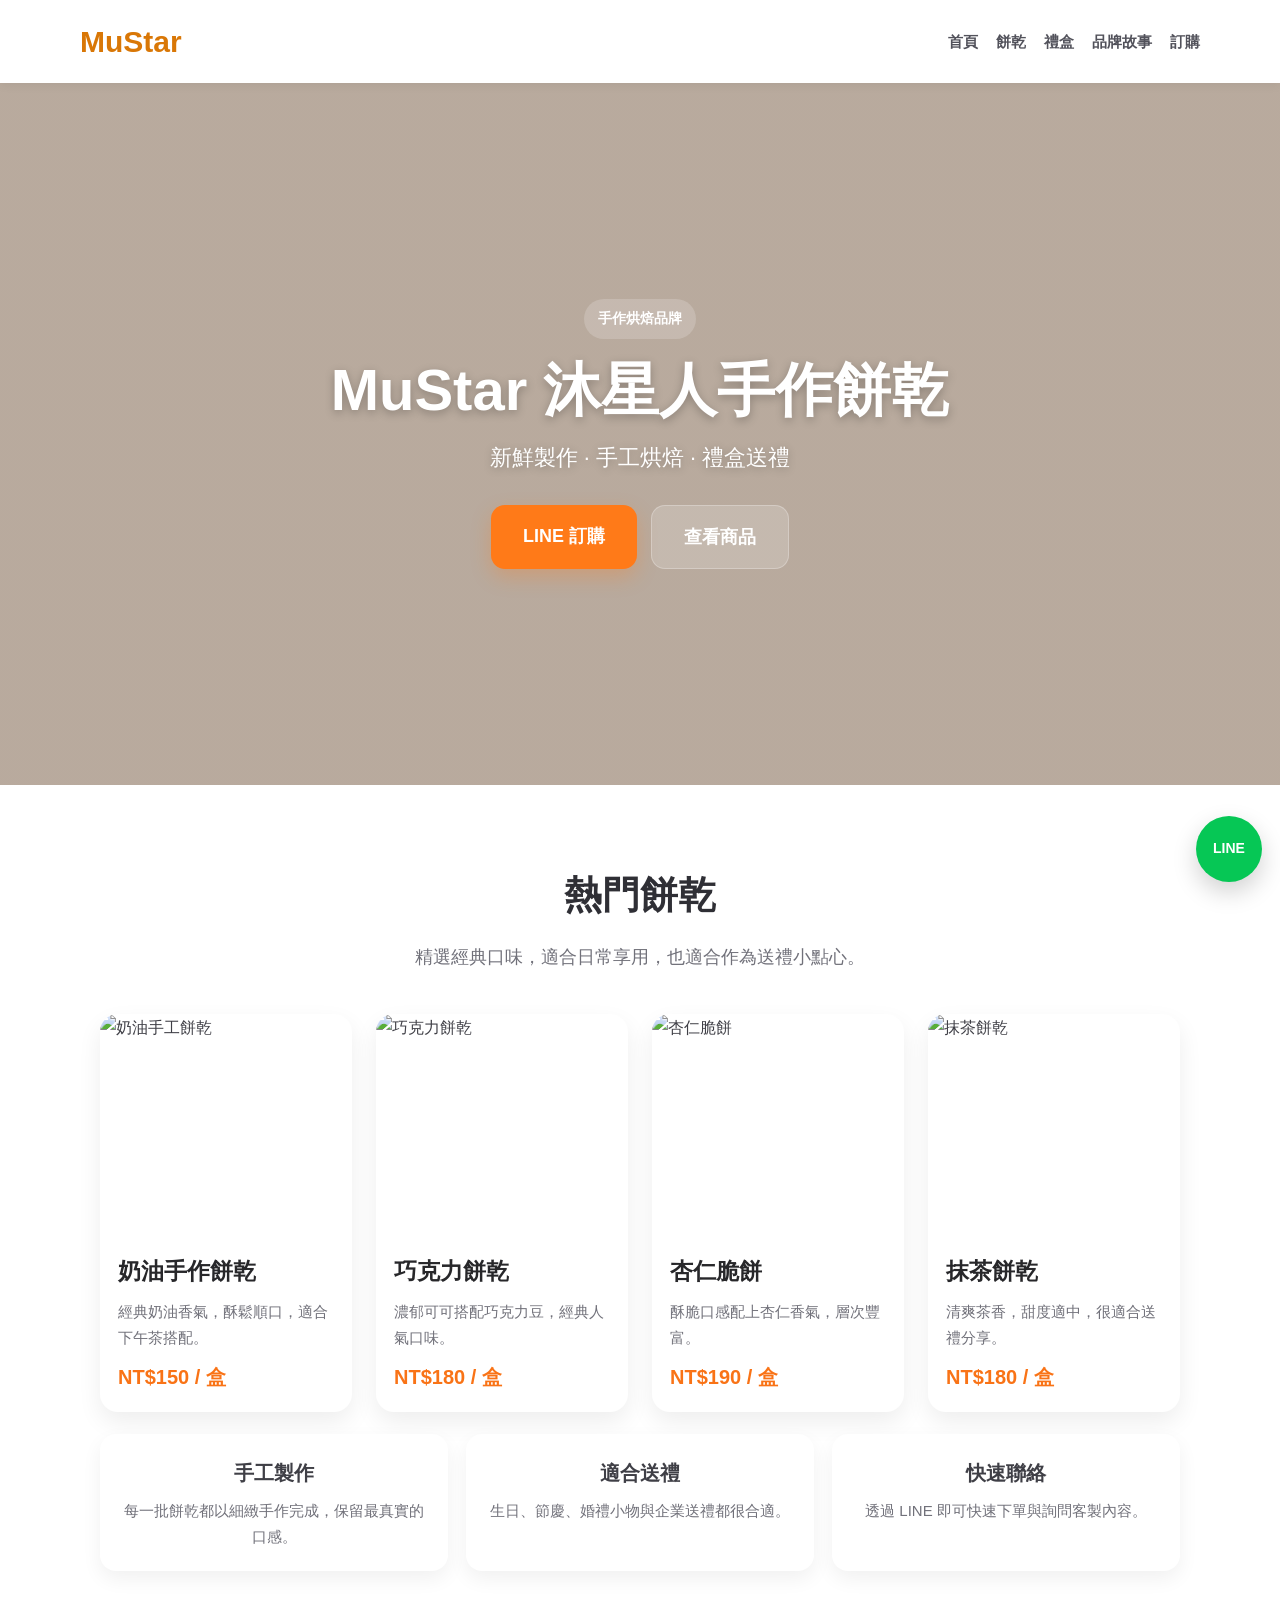
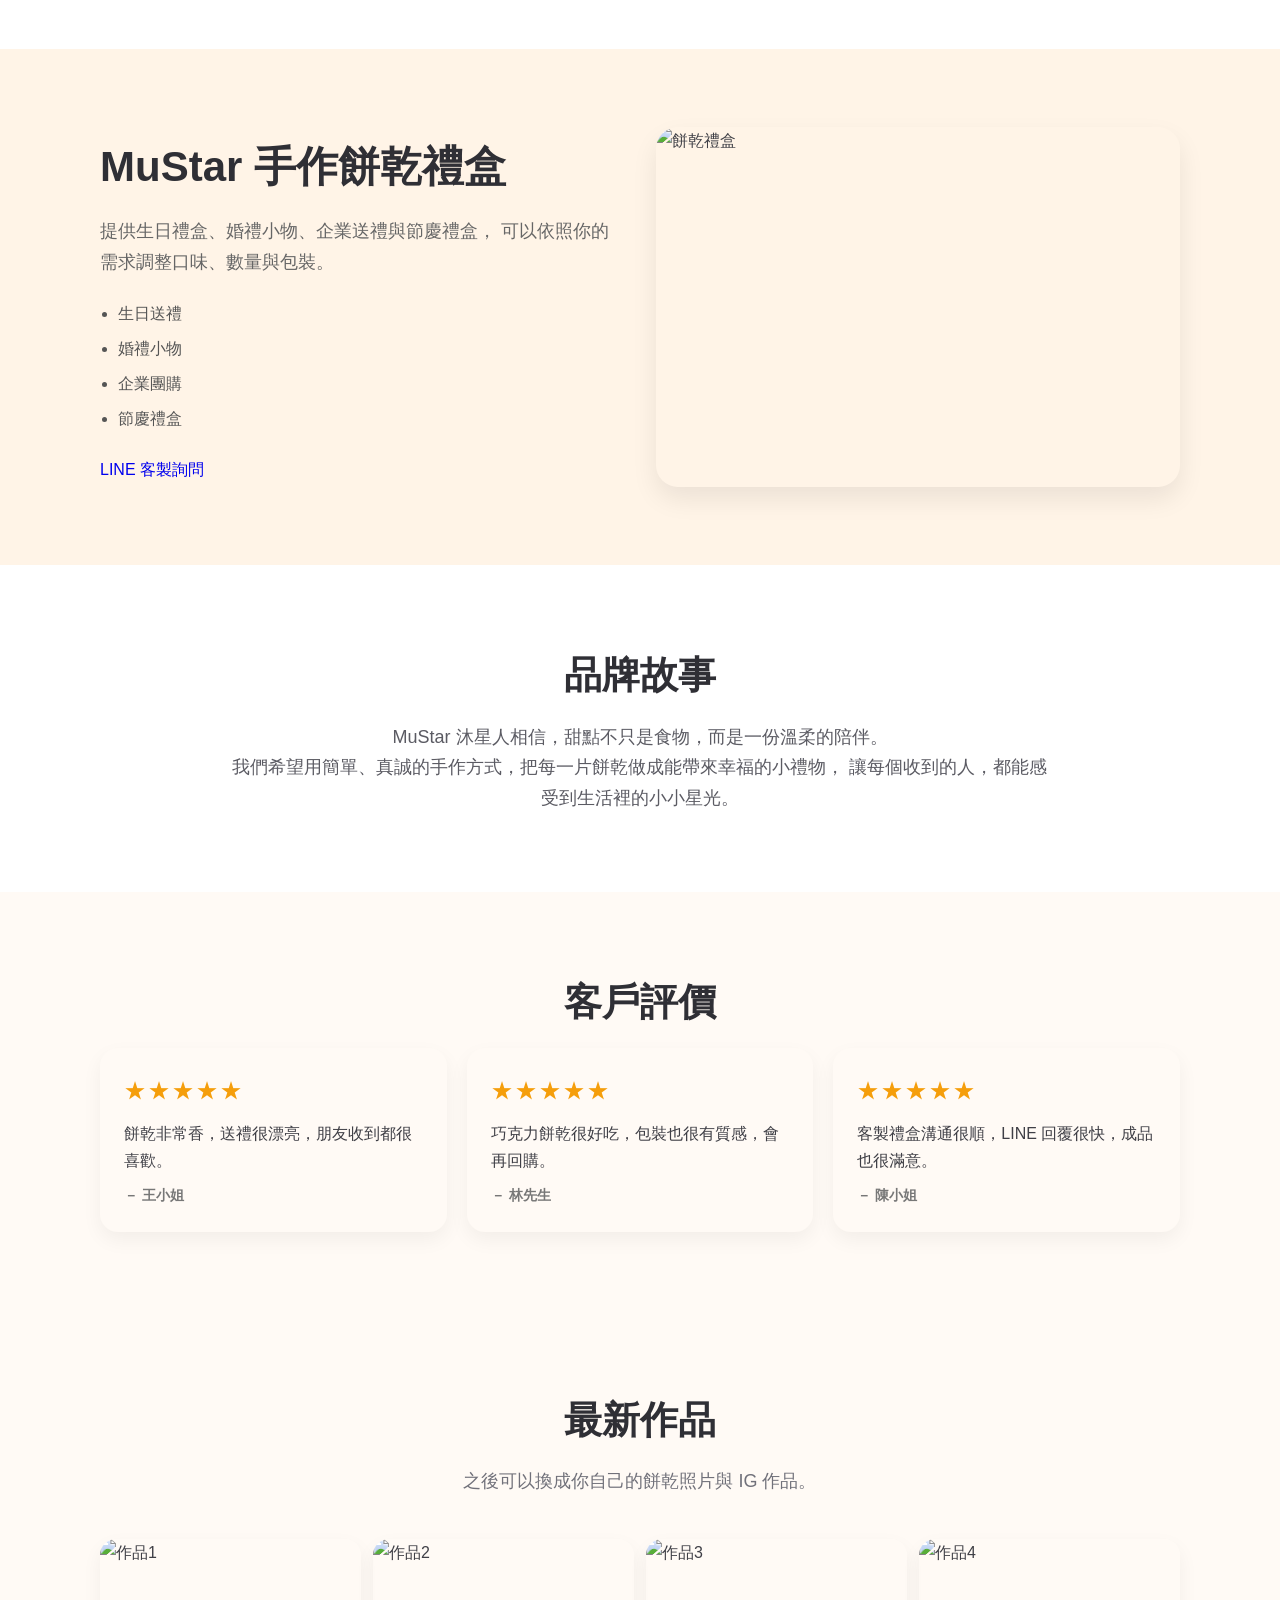
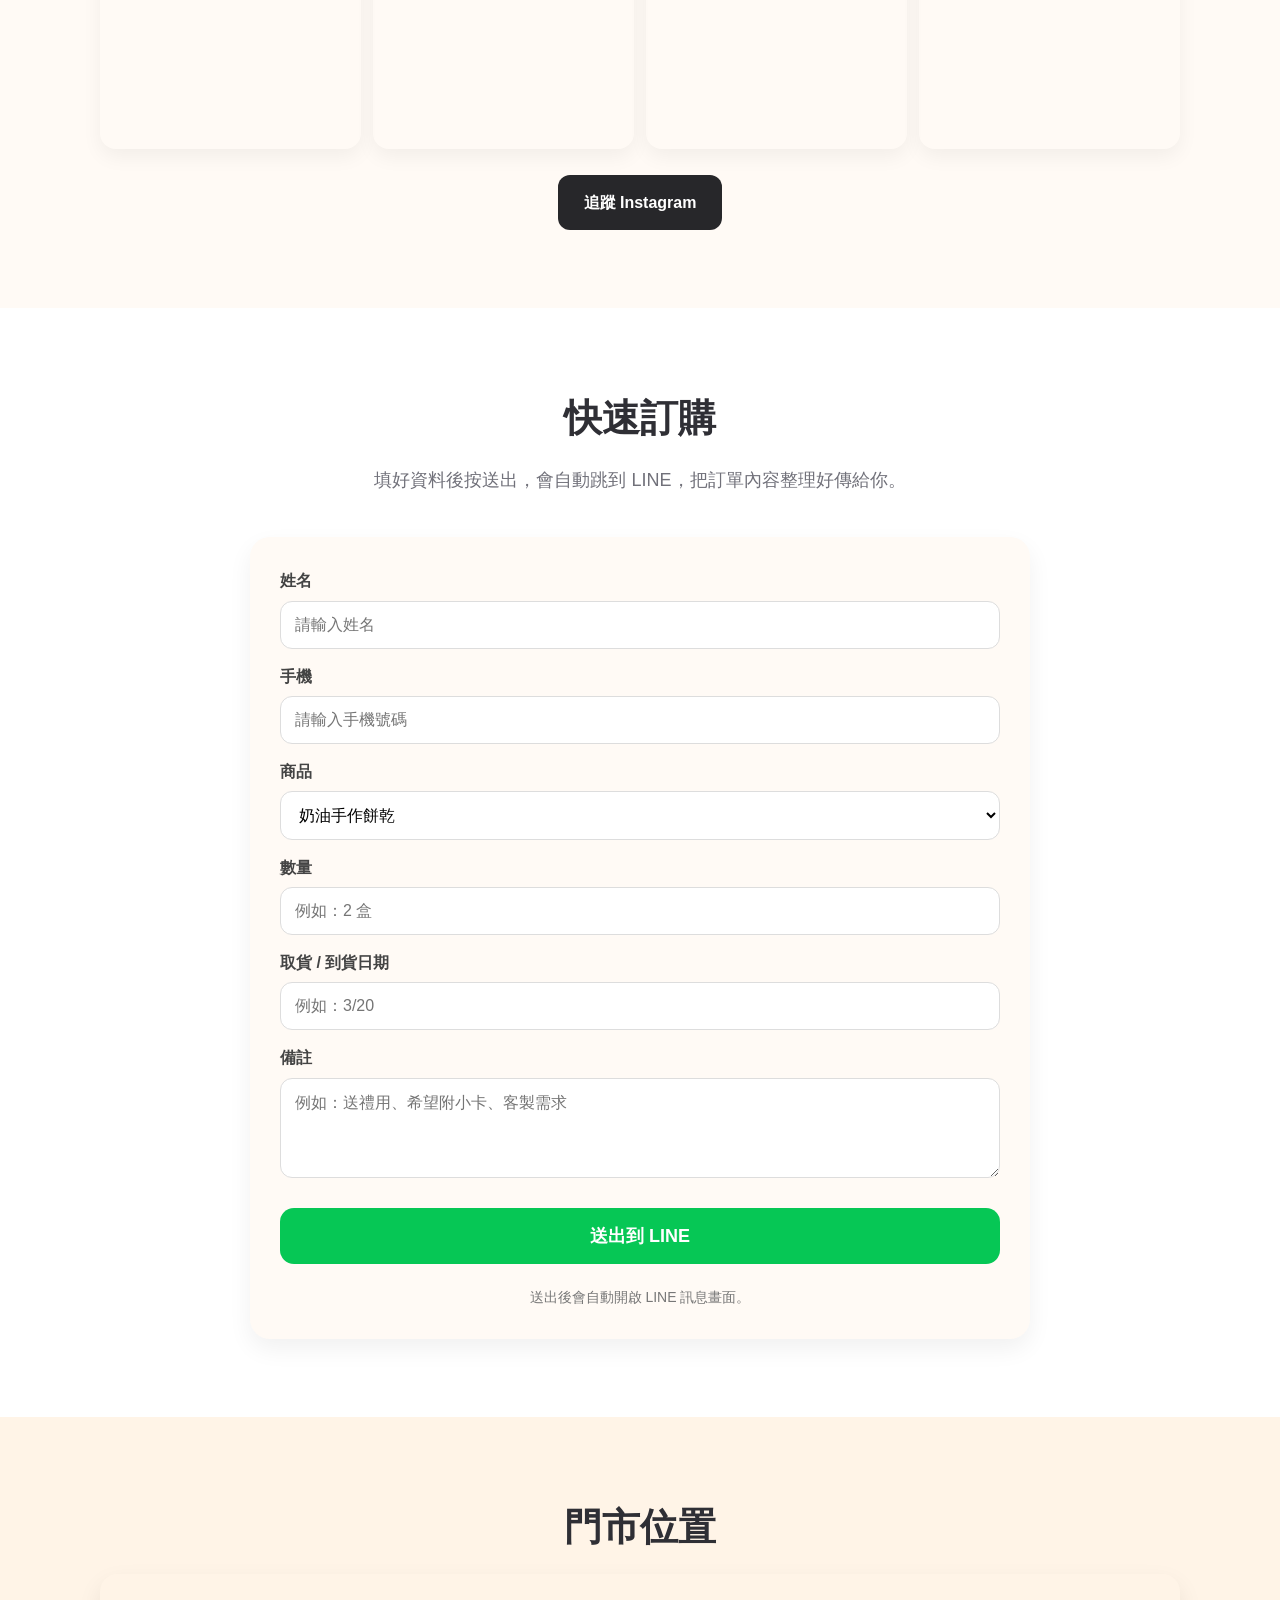
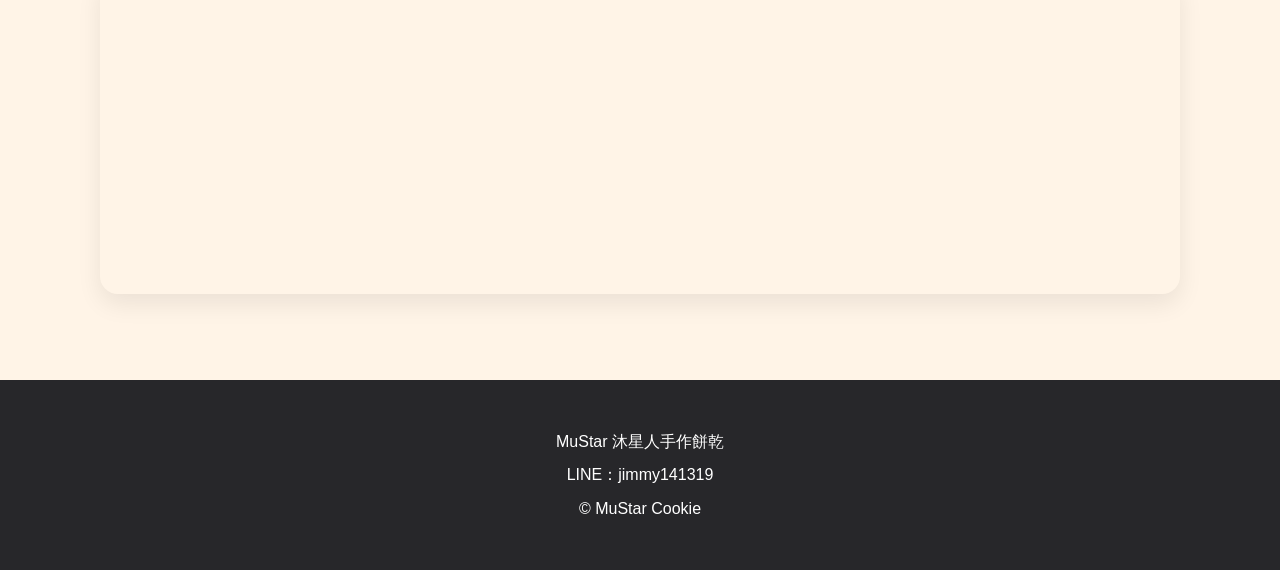
==== commit 58135a43: "Update meta tags and content in index.html" ====
--- a/index.html
+++ b/index.html
@@ -1,11 +1,11 @@
 <!DOCTYPE html>
 <html lang="zh-TW">
 <head>
-  <meta charset="UTF-8">
-  <meta name="viewport" content="width=device-width, initial-scale=1.0">
+  <meta charset="UTF-8" />
+  <meta name="viewport" content="width=device-width, initial-scale=1.0" />
   <title>MuStar 沐星人手作餅乾</title>
-  <meta name="description" content="MuStar 沐星人手作餅乾品牌，提供手工餅乾、禮盒、客製送禮與 LINE 快速訂購。">
-  <meta name="theme-color" content="#f59e0b">
+  <meta name="description" content="MuStar 沐星人手作餅乾，提供手工餅乾、餅乾禮盒、客製送禮與 LINE 快速訂購。" />
+  <meta name="theme-color" content="#f59e0b" />
 
   <style>
     *{
@@ -18,7 +18,7 @@
 
     body{
       margin:0;
-      font-family:Arial,sans-serif;
+      font-family:Arial, sans-serif;
       background:#fffaf5;
       color:#3f3f46;
       line-height:1.7;
@@ -60,7 +60,6 @@
       font-size:30px;
       font-weight:bold;
       color:#d97706;
-      letter-spacing:0.5px;
       white-space:nowrap;
     }
 
@@ -85,7 +84,7 @@
       text-align:center;
       padding:90px 20px;
       background:
-        linear-gradient(rgba(70,40,15,0.36), rgba(70,40,15,0.36)),
+        linear-gradient(rgba(70,40,15,0.38), rgba(70,40,15,0.38)),
         url("https://images.unsplash.com/photo-1499636136210-6f4ee915583e?auto=format&fit=crop&w=1600&q=80") center/cover no-repeat;
       color:white;
     }
@@ -556,7 +555,7 @@
       <p>新鮮製作 · 手工烘焙 · 禮盒送禮</p>
 
       <div class="hero-actions">
-        <a class="btn btn-primary" href="https://line.me/R/ti/p/~jimmy141319" target="_blank">LINE 訂購</a>
+        <a class="btn btn-primary" href="https://line.me/ti/p/jimmy141319" target="_blank">LINE 訂購</a>
         <a class="btn btn-secondary" href="#cookies">查看商品</a>
       </div>
     </div>
@@ -581,7 +580,7 @@
           <img src="https://images.unsplash.com/photo-1590080877777-95c0dfa7f6bf?auto=format&fit=crop&w=900&q=80" alt="巧克力餅乾">
           <div class="card-body">
             <h3>巧克力餅乾</h3>
-            <div class="card-desc">濃郁可可香氣，口感扎實，是人氣熱賣款。</div>
+            <div class="card-desc">濃郁可可搭配巧克力豆，經典人氣口味。</div>
             <div class="price">NT$180 / 盒</div>
           </div>
         </div>
@@ -590,7 +589,7 @@
           <img src="https://images.unsplash.com/photo-1519869325930-281384150729?auto=format&fit=crop&w=900&q=80" alt="杏仁脆餅">
           <div class="card-body">
             <h3>杏仁脆餅</h3>
-            <div class="card-desc">酥脆爽口，帶有杏仁堅果香氣，層次豐富。</div>
+            <div class="card-desc">酥脆口感配上杏仁香氣，層次豐富。</div>
             <div class="price">NT$190 / 盒</div>
           </div>
         </div>
@@ -599,7 +598,7 @@
           <img src="https://images.unsplash.com/photo-1464306076886-da185f6a9d05?auto=format&fit=crop&w=900&q=80" alt="抹茶餅乾">
           <div class="card-body">
             <h3>抹茶餅乾</h3>
-            <div class="card-desc">清爽茶香，甜度適中，很適合送禮與分享。</div>
+            <div class="card-desc">清爽茶香，甜度適中，很適合送禮分享。</div>
             <div class="price">NT$180 / 盒</div>
           </div>
         </div>
@@ -638,7 +637,7 @@
           <li>節慶禮盒</li>
         </ul>
 
-        <a class="gift-btn" href="https://line.me/R/ti/p/~jimmy141319" target="_blank">LINE 客製詢問</a>
+        <a class="gift-btn" href="https://line.me/ti/p/jimmy141319" target="_blank">LINE 客製詢問</a>
       </div>
 
       <div class="gift-image">
@@ -702,7 +701,7 @@
     </div>
   </section>
 
-  <section class="section order section-white" id="order">
+  <section class="section section-white" id="order">
     <div class="container">
       <h2 class="section-title">快速訂購</h2>
       <p class="section-subtitle">填好資料後按送出，會自動跳到 LINE，把訂單內容整理好傳給你。</p>
@@ -752,8 +751,8 @@
     </div>
   </section>
 
-  <section class="section map section-soft">
-    <div class="container">
+  <section class="section section-soft">
+    <div class="container map">
       <h2 class="section-title">門市位置</h2>
       <iframe src="https://www.google.com/maps?q=taipei&output=embed"></iframe>
     </div>
@@ -765,7 +764,7 @@
     <p>© MuStar Cookie</p>
   </footer>
 
-  <a class="line-float" href="https://line.me/R/ti/p/~jimmy141319" target="_blank">LINE</a>
+  <a class="line-float" href="https://line.me/ti/p/jimmy141319" target="_blank">LINE</a>
 
   <script>
     function sendOrderToLine() {
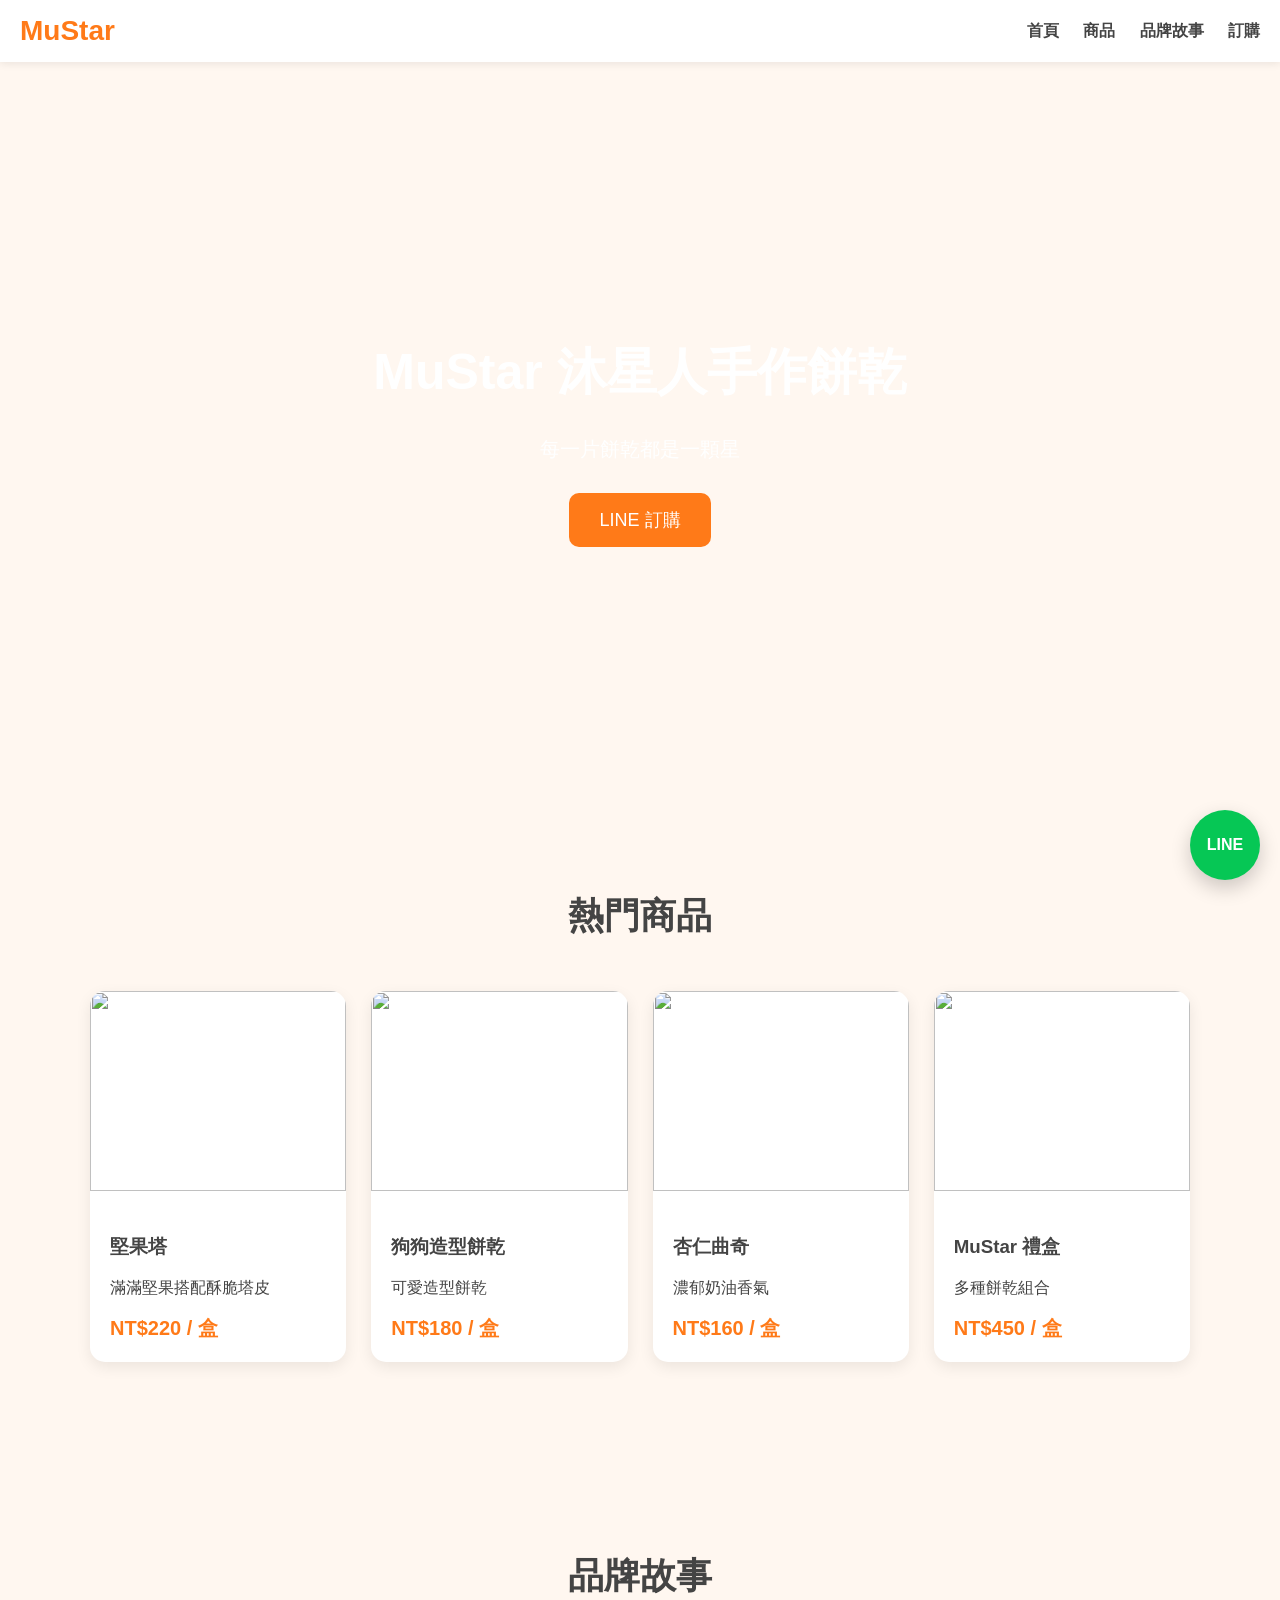
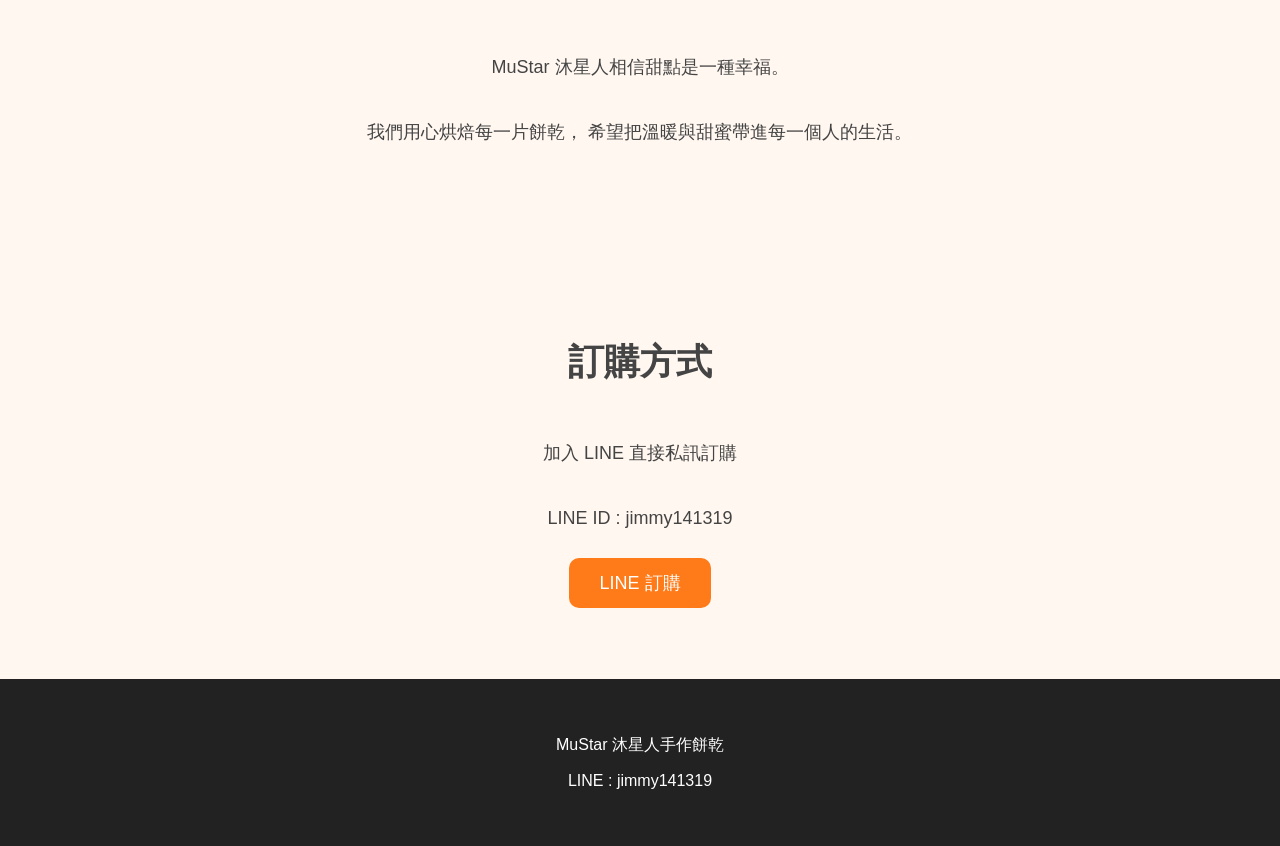
==== commit 42c26db2: "Refactor index.html for improved layout and styling Updated HTML structure and styles for the MuStar" ====
--- a/index.html
+++ b/index.html
@@ -1,792 +1,302 @@
 <!DOCTYPE html>
 <html lang="zh-TW">
 <head>
-  <meta charset="UTF-8" />
-  <meta name="viewport" content="width=device-width, initial-scale=1.0" />
-  <title>MuStar 沐星人手作餅乾</title>
-  <meta name="description" content="MuStar 沐星人手作餅乾，提供手工餅乾、餅乾禮盒、客製送禮與 LINE 快速訂購。" />
-  <meta name="theme-color" content="#f59e0b" />
-
-  <style>
-    *{
-      box-sizing:border-box;
-    }
-
-    html{
-      scroll-behavior:smooth;
-    }
-
-    body{
-      margin:0;
-      font-family:Arial, sans-serif;
-      background:#fffaf5;
-      color:#3f3f46;
-      line-height:1.7;
-    }
-
-    a{
-      text-decoration:none;
-    }
-
-    img{
-      display:block;
-      max-width:100%;
-    }
-
-    .container{
-      max-width:1120px;
-      margin:0 auto;
-      padding:0 20px;
-    }
-
-    header{
-      position:sticky;
-      top:0;
-      z-index:1000;
-      background:rgba(255,255,255,0.95);
-      backdrop-filter:blur(8px);
-      box-shadow:0 2px 10px rgba(0,0,0,0.06);
-    }
-
-    .header-wrap{
-      display:flex;
-      justify-content:space-between;
-      align-items:center;
-      padding:16px 0;
-      gap:16px;
-    }
-
-    .logo{
-      font-size:30px;
-      font-weight:bold;
-      color:#d97706;
-      white-space:nowrap;
-    }
-
-    nav{
-      display:flex;
-      gap:18px;
-      flex-wrap:wrap;
-      justify-content:flex-end;
-    }
-
-    nav a{
-      color:#52525b;
-      font-size:15px;
-      font-weight:700;
-    }
-
-    .hero{
-      min-height:78vh;
-      display:flex;
-      align-items:center;
-      justify-content:center;
-      text-align:center;
-      padding:90px 20px;
-      background:
-        linear-gradient(rgba(70,40,15,0.38), rgba(70,40,15,0.38)),
-        url("https://images.unsplash.com/photo-1499636136210-6f4ee915583e?auto=format&fit=crop&w=1600&q=80") center/cover no-repeat;
-      color:white;
-    }
-
-    .hero-inner{
-      max-width:860px;
-    }
-
-    .hero-badge{
-      display:inline-block;
-      padding:8px 14px;
-      border-radius:999px;
-      background:rgba(255,255,255,0.18);
-      font-size:14px;
-      font-weight:bold;
-      margin-bottom:18px;
-    }
-
-    .hero h1{
-      font-size:58px;
-      line-height:1.15;
-      margin:0 0 16px;
-      text-shadow:0 3px 10px rgba(0,0,0,0.25);
-    }
-
-    .hero p{
-      font-size:22px;
-      margin:0 auto 28px;
-      max-width:700px;
-      text-shadow:0 2px 8px rgba(0,0,0,0.25);
-    }
-
-    .hero-actions{
-      display:flex;
-      gap:14px;
-      justify-content:center;
-      flex-wrap:wrap;
-    }
-
-    .btn{
-      display:inline-block;
-      padding:16px 32px;
-      border-radius:14px;
-      font-size:18px;
-      font-weight:bold;
-      transition:0.2s ease;
-    }
-
-    .btn-primary{
-      background:#ff7a18;
-      color:white;
-      box-shadow:0 8px 20px rgba(255,122,24,0.28);
-    }
-
-    .btn-primary:hover{
-      transform:translateY(-2px);
-    }
-
-    .btn-secondary{
-      background:rgba(255,255,255,0.18);
-      color:white;
-      border:1px solid rgba(255,255,255,0.26);
-    }
-
-    .btn-secondary:hover{
-      transform:translateY(-2px);
-    }
-
-    .section{
-      padding:78px 0;
-    }
-
-    .section-soft{
-      background:#fff4e7;
-    }
-
-    .section-white{
-      background:#ffffff;
-    }
-
-    .section-title{
-      text-align:center;
-      font-size:38px;
-      margin:0 0 14px;
-      color:#2f2f35;
-    }
-
-    .section-subtitle{
-      text-align:center;
-      color:#71717a;
-      max-width:760px;
-      margin:0 auto 42px;
-      font-size:18px;
-    }
-
-    .grid{
-      display:grid;
-      grid-template-columns:repeat(auto-fit,minmax(240px,1fr));
-      gap:24px;
-    }
-
-    .card{
-      background:white;
-      border-radius:18px;
-      overflow:hidden;
-      box-shadow:0 10px 24px rgba(0,0,0,0.07);
-      transition:0.22s ease;
-    }
-
-    .card:hover{
-      transform:translateY(-5px);
-      box-shadow:0 14px 28px rgba(0,0,0,0.10);
-    }
-
-    .card img{
-      width:100%;
-      height:220px;
-      object-fit:cover;
-    }
-
-    .card-body{
-      padding:18px;
-    }
-
-    .card h3{
-      margin:0 0 8px;
-      font-size:23px;
-      color:#27272a;
-    }
-
-    .card-desc{
-      color:#71717a;
-      font-size:15px;
-      min-height:42px;
-      margin-bottom:10px;
-    }
-
-    .price{
-      font-size:20px;
-      color:#f97316;
-      font-weight:bold;
-    }
-
-    .feature-grid{
-      display:grid;
-      grid-template-columns:repeat(auto-fit,minmax(220px,1fr));
-      gap:18px;
-      margin-top:22px;
-    }
-
-    .feature{
-      background:white;
-      border-radius:16px;
-      padding:22px;
-      box-shadow:0 8px 20px rgba(0,0,0,0.06);
-      text-align:center;
-    }
-
-    .feature h3{
-      margin:0 0 8px;
-      font-size:20px;
-    }
-
-    .feature p{
-      margin:0;
-      color:#71717a;
-      font-size:15px;
-    }
-
-    .gift-wrap{
-      display:grid;
-      grid-template-columns:1fr 1fr;
-      gap:32px;
-      align-items:center;
-    }
-
-    .gift-image img{
-      width:100%;
-      height:360px;
-      object-fit:cover;
-      border-radius:22px;
-      box-shadow:0 12px 26px rgba(0,0,0,0.08);
-    }
-
-    .gift-text h2{
-      font-size:42px;
-      margin:0 0 14px;
-      color:#2f2f35;
-    }
-
-    .gift-text p{
-      font-size:18px;
-      color:#666;
-      margin:0 0 22px;
-    }
-
-    .gift-list{
-      padding-left:18px;
-      margin:0 0 24px;
-      color:#555;
-    }
-
-    .gift-list li{
-      margin-bottom:8px;
-    }
-
-    .story-box{
-      max-width:820px;
-      margin:0 auto;
-      text-align:center;
-      font-size:18px;
-      color:#5b5b63;
-    }
-
-    .review-grid{
-      display:grid;
-      grid-template-columns:repeat(auto-fit,minmax(260px,1fr));
-      gap:20px;
-    }
-
-    .review{
-      background:#fffaf5;
-      border-radius:18px;
-      padding:24px;
-      box-shadow:0 8px 20px rgba(0,0,0,0.05);
-    }
-
-    .stars{
-      color:#f59e0b;
-      font-size:22px;
-      margin-bottom:10px;
-      letter-spacing:2px;
-    }
-
-    .review p{
-      margin:0 0 10px;
-    }
-
-    .review-name{
-      color:#777;
-      font-weight:bold;
-      font-size:14px;
-    }
-
-    .insta-grid{
-      display:grid;
-      grid-template-columns:repeat(auto-fit,minmax(180px,1fr));
-      gap:12px;
-    }
-
-    .insta-grid img{
-      width:100%;
-      height:210px;
-      object-fit:cover;
-      border-radius:16px;
-      box-shadow:0 8px 20px rgba(0,0,0,0.05);
-    }
-
-    .follow-box{
-      text-align:center;
-      margin-top:26px;
-    }
-
-    .follow-btn{
-      display:inline-block;
-      padding:14px 26px;
-      background:#27272a;
-      color:white;
-      border-radius:12px;
-      font-weight:bold;
-    }
-
-    .order-wrap{
-      max-width:780px;
-      margin:0 auto;
-      background:#fffaf5;
-      padding:30px;
-      border-radius:20px;
-      box-shadow:0 10px 24px rgba(0,0,0,0.06);
-    }
-
-    .order-form{
-      display:grid;
-      gap:14px;
-    }
-
-    .order-form label{
-      font-weight:bold;
-      color:#444;
-      display:block;
-      margin-bottom:6px;
-    }
-
-    .order-form input,
-    .order-form select,
-    .order-form textarea{
-      width:100%;
-      padding:14px;
-      border:1px solid #ddd;
-      border-radius:12px;
-      font-size:16px;
-      font-family:Arial,sans-serif;
-      background:white;
-    }
-
-    .order-form textarea{
-      min-height:100px;
-      resize:vertical;
-    }
-
-    .order-btn{
-      margin-top:8px;
-      padding:16px 28px;
-      border:none;
-      border-radius:14px;
-      background:#06c755;
-      color:white;
-      font-size:18px;
-      font-weight:bold;
-      cursor:pointer;
-    }
-
-    .order-tip{
-      text-align:center;
-      color:#777;
-      font-size:14px;
-      margin-top:8px;
-    }
-
-    .map iframe{
-      width:100%;
-      height:320px;
-      border:0;
-      border-radius:18px;
-      box-shadow:0 10px 24px rgba(0,0,0,0.08);
-    }
-
-    footer{
-      background:#27272a;
-      color:white;
-      text-align:center;
-      padding:42px 20px;
-    }
-
-    footer p{
-      margin:6px 0;
-    }
-
-    .line-float{
-      position:fixed;
-      right:18px;
-      bottom:18px;
-      background:#06c755;
-      color:white;
-      width:66px;
-      height:66px;
-      border-radius:999px;
-      display:flex;
-      align-items:center;
-      justify-content:center;
-      font-size:14px;
-      font-weight:bold;
-      box-shadow:0 10px 24px rgba(0,0,0,0.18);
-      z-index:2000;
-    }
-
-    @media (max-width: 920px){
-      .gift-wrap{
-        grid-template-columns:1fr;
-      }
-
-      .gift-image img{
-        height:280px;
-      }
-    }
-
-    @media (max-width: 768px){
-      .header-wrap{
-        flex-direction:column;
-        align-items:flex-start;
-      }
-
-      nav{
-        gap:14px;
-      }
-
-      .logo{
-        font-size:26px;
-      }
-
-      .hero{
-        min-height:62vh;
-        padding:82px 20px;
-      }
-
-      .hero h1{
-        font-size:40px;
-      }
-
-      .hero p{
-        font-size:19px;
-      }
-
-      .section-title{
-        font-size:32px;
-      }
-
-      .gift-text h2{
-        font-size:34px;
-      }
-
-      .order-wrap{
-        padding:22px;
-      }
-    }
-
-    @media (max-width: 480px){
-      .hero h1{
-        font-size:32px;
-      }
-
-      .hero p{
-        font-size:17px;
-      }
-
-      nav a{
-        font-size:15px;
-      }
-
-      .card img{
-        height:200px;
-      }
-
-      .insta-grid img{
-        height:180px;
-      }
-
-      .btn{
-        width:100%;
-      }
-
-      .hero-actions{
-        flex-direction:column;
-      }
-    }
-  </style>
+
+<meta charset="UTF-8">
+<meta name="viewport" content="width=device-width, initial-scale=1.0">
+
+<title>MuStar 沐星人手作餅乾</title>
+
+<style>
+
+body{
+margin:0;
+font-family:Arial;
+background:#fff7f0;
+color:#444;
+}
+
+header{
+background:white;
+padding:15px 20px;
+box-shadow:0 2px 8px rgba(0,0,0,0.08);
+display:flex;
+justify-content:space-between;
+align-items:center;
+}
+
+.logo{
+font-size:28px;
+font-weight:bold;
+color:#ff7a18;
+}
+
+nav a{
+margin-left:20px;
+text-decoration:none;
+color:#444;
+font-weight:bold;
+}
+
+.hero{
+height:80vh;
+background:url("images/hero.jpg") center/cover no-repeat;
+display:flex;
+flex-direction:column;
+justify-content:center;
+align-items:center;
+color:white;
+text-align:center;
+}
+
+.hero h1{
+font-size:50px;
+margin-bottom:10px;
+}
+
+.hero p{
+font-size:20px;
+margin-bottom:30px;
+}
+
+.btn{
+background:#ff7a18;
+color:white;
+padding:15px 30px;
+border-radius:10px;
+text-decoration:none;
+font-size:18px;
+}
+
+.section{
+padding:80px 20px;
+max-width:1100px;
+margin:auto;
+}
+
+.title{
+text-align:center;
+font-size:36px;
+margin-bottom:50px;
+}
+
+.products{
+display:grid;
+grid-template-columns:repeat(auto-fit,minmax(250px,1fr));
+gap:25px;
+}
+
+.card{
+background:white;
+border-radius:15px;
+box-shadow:0 5px 15px rgba(0,0,0,0.08);
+overflow:hidden;
+}
+
+.card img{
+width:100%;
+height:200px;
+object-fit:cover;
+}
+
+.card-content{
+padding:20px;
+}
+
+.price{
+color:#ff7a18;
+font-weight:bold;
+font-size:20px;
+margin-top:10px;
+}
+
+.story{
+text-align:center;
+font-size:18px;
+line-height:1.8;
+}
+
+.footer{
+background:#222;
+color:white;
+text-align:center;
+padding:40px 20px;
+}
+
+.line-btn{
+position:fixed;
+right:20px;
+bottom:20px;
+background:#06c755;
+color:white;
+width:70px;
+height:70px;
+border-radius:50%;
+display:flex;
+align-items:center;
+justify-content:center;
+font-weight:bold;
+text-decoration:none;
+box-shadow:0 8px 20px rgba(0,0,0,0.2);
+}
+
+</style>
 </head>
+
 <body>
 
-  <header>
-    <div class="container header-wrap">
-      <div class="logo">MuStar</div>
-
-      <nav>
-        <a href="#home">首頁</a>
-        <a href="#cookies">餅乾</a>
-        <a href="#gift">禮盒</a>
-        <a href="#story">品牌故事</a>
-        <a href="#order">訂購</a>
-      </nav>
-    </div>
-  </header>
-
-  <section class="hero" id="home">
-    <div class="hero-inner">
-      <div class="hero-badge">手作烘焙品牌</div>
-      <h1>MuStar 沐星人手作餅乾</h1>
-      <p>新鮮製作 · 手工烘焙 · 禮盒送禮</p>
-
-      <div class="hero-actions">
-        <a class="btn btn-primary" href="https://line.me/ti/p/jimmy141319" target="_blank">LINE 訂購</a>
-        <a class="btn btn-secondary" href="#cookies">查看商品</a>
-      </div>
-    </div>
-  </section>
-
-  <section class="section section-white" id="cookies">
-    <div class="container">
-      <h2 class="section-title">熱門餅乾</h2>
-      <p class="section-subtitle">精選經典口味，適合日常享用，也適合作為送禮小點心。</p>
-
-      <div class="grid">
-        <div class="card">
-          <img src="https://images.unsplash.com/photo-1558961363-fa8fdf82db35?auto=format&fit=crop&w=900&q=80" alt="奶油手工餅乾">
-          <div class="card-body">
-            <h3>奶油手作餅乾</h3>
-            <div class="card-desc">經典奶油香氣，酥鬆順口，適合下午茶搭配。</div>
-            <div class="price">NT$150 / 盒</div>
-          </div>
-        </div>
-
-        <div class="card">
-          <img src="https://images.unsplash.com/photo-1590080877777-95c0dfa7f6bf?auto=format&fit=crop&w=900&q=80" alt="巧克力餅乾">
-          <div class="card-body">
-            <h3>巧克力餅乾</h3>
-            <div class="card-desc">濃郁可可搭配巧克力豆，經典人氣口味。</div>
-            <div class="price">NT$180 / 盒</div>
-          </div>
-        </div>
-
-        <div class="card">
-          <img src="https://images.unsplash.com/photo-1519869325930-281384150729?auto=format&fit=crop&w=900&q=80" alt="杏仁脆餅">
-          <div class="card-body">
-            <h3>杏仁脆餅</h3>
-            <div class="card-desc">酥脆口感配上杏仁香氣，層次豐富。</div>
-            <div class="price">NT$190 / 盒</div>
-          </div>
-        </div>
-
-        <div class="card">
-          <img src="https://images.unsplash.com/photo-1464306076886-da185f6a9d05?auto=format&fit=crop&w=900&q=80" alt="抹茶餅乾">
-          <div class="card-body">
-            <h3>抹茶餅乾</h3>
-            <div class="card-desc">清爽茶香，甜度適中，很適合送禮分享。</div>
-            <div class="price">NT$180 / 盒</div>
-          </div>
-        </div>
-      </div>
-
-      <div class="feature-grid">
-        <div class="feature">
-          <h3>手工製作</h3>
-          <p>每一批餅乾都以細緻手作完成，保留最真實的口感。</p>
-        </div>
-        <div class="feature">
-          <h3>適合送禮</h3>
-          <p>生日、節慶、婚禮小物與企業送禮都很合適。</p>
-        </div>
-        <div class="feature">
-          <h3>快速聯絡</h3>
-          <p>透過 LINE 即可快速下單與詢問客製內容。</p>
-        </div>
-      </div>
-    </div>
-  </section>
-
-  <section class="section section-soft" id="gift">
-    <div class="container gift-wrap">
-      <div class="gift-text">
-        <h2>MuStar 手作餅乾禮盒</h2>
-        <p>
-          提供生日禮盒、婚禮小物、企業送禮與節慶禮盒，
-          可以依照你的需求調整口味、數量與包裝。
-        </p>
-
-        <ul class="gift-list">
-          <li>生日送禮</li>
-          <li>婚禮小物</li>
-          <li>企業團購</li>
-          <li>節慶禮盒</li>
-        </ul>
-
-        <a class="gift-btn" href="https://line.me/ti/p/jimmy141319" target="_blank">LINE 客製詢問</a>
-      </div>
-
-      <div class="gift-image">
-        <img src="https://images.unsplash.com/photo-1517433670267-08bbd4be890f?auto=format&fit=crop&w=1200&q=80" alt="餅乾禮盒">
-      </div>
-    </div>
-  </section>
-
-  <section class="section section-white" id="story">
-    <div class="container">
-      <h2 class="section-title">品牌故事</h2>
-      <div class="story-box">
-        MuStar 沐星人相信，甜點不只是食物，而是一份溫柔的陪伴。<br>
-        我們希望用簡單、真誠的手作方式，把每一片餅乾做成能帶來幸福的小禮物，
-        讓每個收到的人，都能感受到生活裡的小小星光。
-      </div>
-    </div>
-  </section>
-
-  <section class="section reviews">
-    <div class="container">
-      <h2 class="section-title">客戶評價</h2>
-
-      <div class="review-grid">
-        <div class="review">
-          <div class="stars">★★★★★</div>
-          <p>餅乾非常香，送禮很漂亮，朋友收到都很喜歡。</p>
-          <div class="review-name">－ 王小姐</div>
-        </div>
-
-        <div class="review">
-          <div class="stars">★★★★★</div>
-          <p>巧克力餅乾很好吃，包裝也很有質感，會再回購。</p>
-          <div class="review-name">－ 林先生</div>
-        </div>
-
-        <div class="review">
-          <div class="stars">★★★★★</div>
-          <p>客製禮盒溝通很順，LINE 回覆很快，成品也很滿意。</p>
-          <div class="review-name">－ 陳小姐</div>
-        </div>
-      </div>
-    </div>
-  </section>
-
-  <section class="section instagram">
-    <div class="container">
-      <h2 class="section-title">最新作品</h2>
-      <p class="section-subtitle">之後可以換成你自己的餅乾照片與 IG 作品。</p>
-
-      <div class="insta-grid">
-        <img src="https://images.unsplash.com/photo-1499636136210-6f4ee915583e?auto=format&fit=crop&w=900&q=80" alt="作品1">
-        <img src="https://images.unsplash.com/photo-1509440159596-0249088772ff?auto=format&fit=crop&w=900&q=80" alt="作品2">
-        <img src="https://images.unsplash.com/photo-1464349095431-e9a21285b5f3?auto=format&fit=crop&w=900&q=80" alt="作品3">
-        <img src="https://images.unsplash.com/photo-1478147427282-58a87a120781?auto=format&fit=crop&w=900&q=80" alt="作品4">
-      </div>
-
-      <div class="follow-box">
-        <a class="follow-btn" href="#" target="_blank">追蹤 Instagram</a>
-      </div>
-    </div>
-  </section>
-
-  <section class="section section-white" id="order">
-    <div class="container">
-      <h2 class="section-title">快速訂購</h2>
-      <p class="section-subtitle">填好資料後按送出，會自動跳到 LINE，把訂單內容整理好傳給你。</p>
-
-      <div class="order-wrap">
-        <div class="order-form">
-          <div>
-            <label for="customerName">姓名</label>
-            <input id="customerName" type="text" placeholder="請輸入姓名">
-          </div>
-
-          <div>
-            <label for="customerPhone">手機</label>
-            <input id="customerPhone" type="text" placeholder="請輸入手機號碼">
-          </div>
-
-          <div>
-            <label for="productName">商品</label>
-            <select id="productName">
-              <option>奶油手作餅乾</option>
-              <option>巧克力餅乾</option>
-              <option>杏仁脆餅</option>
-              <option>抹茶餅乾</option>
-              <option>客製禮盒餅乾</option>
-            </select>
-          </div>
-
-          <div>
-            <label for="quantity">數量</label>
-            <input id="quantity" type="text" placeholder="例如：2 盒">
-          </div>
-
-          <div>
-            <label for="pickupDate">取貨 / 到貨日期</label>
-            <input id="pickupDate" type="text" placeholder="例如：3/20">
-          </div>
-
-          <div>
-            <label for="note">備註</label>
-            <textarea id="note" placeholder="例如：送禮用、希望附小卡、客製需求"></textarea>
-          </div>
-
-          <button class="order-btn" onclick="sendOrderToLine()">送出到 LINE</button>
-          <div class="order-tip">送出後會自動開啟 LINE 訊息畫面。</div>
-        </div>
-      </div>
-    </div>
-  </section>
-
-  <section class="section section-soft">
-    <div class="container map">
-      <h2 class="section-title">門市位置</h2>
-      <iframe src="https://www.google.com/maps?q=taipei&output=embed"></iframe>
-    </div>
-  </section>
-
-  <footer>
-    <p>MuStar 沐星人手作餅乾</p>
-    <p>LINE：jimmy141319</p>
-    <p>© MuStar Cookie</p>
-  </footer>
-
-  <a class="line-float" href="https://line.me/ti/p/jimmy141319" target="_blank">LINE</a>
-
-  <script>
-    function sendOrderToLine() {
-      const name = document.getElementById("customerName").value.trim();
-      const phone = document.getElementById("customerPhone").value.trim();
-      const product = document.getElementById("productName").value;
-      const quantity = document.getElementById("quantity").value.trim();
-      const date = document.getElementById("pickupDate").value.trim();
-      const note = document.getElementById("note").value.trim();
-
-      const message =
-        "我要訂購 MuStar 手作餅乾%0A" +
-        "姓名：" + encodeURIComponent(name) + "%0A" +
-        "手機：" + encodeURIComponent(phone) + "%0A" +
-        "商品：" + encodeURIComponent(product) + "%0A" +
-        "數量：" + encodeURIComponent(quantity) + "%0A" +
-        "日期：" + encodeURIComponent(date) + "%0A" +
-        "備註：" + encodeURIComponent(note);
-
-      window.open("https://line.me/R/msg/text/?" + message, "_blank");
-    }
-  </script>
+<header>
+
+<div class="logo">MuStar</div>
+
+<nav>
+<a href="#home">首頁</a>
+<a href="#products">商品</a>
+<a href="#story">品牌故事</a>
+<a href="#order">訂購</a>
+</nav>
+
+</header>
+
+<section class="hero" id="home">
+
+<h1>MuStar 沐星人手作餅乾</h1>
+
+<p>每一片餅乾都是一顆星</p>
+
+<a class="btn" href="https://line.me/ti/p/jimmy141319" target="_blank">
+LINE 訂購
+</a>
+
+</section>
+
+<section class="section" id="products">
+
+<h2 class="title">熱門商品</h2>
+
+<div class="products">
+
+<div class="card">
+
+<img src="images/nut_tart_tray.jpg">
+
+<div class="card-content">
+
+<h3>堅果塔</h3>
+
+<p>滿滿堅果搭配酥脆塔皮</p>
+
+<div class="price">NT$220 / 盒</div>
+
+</div>
+
+</div>
+
+<div class="card">
+
+<img src="images/dog_cookie.jpg">
+
+<div class="card-content">
+
+<h3>狗狗造型餅乾</h3>
+
+<p>可愛造型餅乾</p>
+
+<div class="price">NT$180 / 盒</div>
+
+</div>
+
+</div>
+
+<div class="card">
+
+<img src="images/almond_finger.jpg">
+
+<div class="card-content">
+
+<h3>杏仁曲奇</h3>
+
+<p>濃郁奶油香氣</p>
+
+<div class="price">NT$160 / 盒</div>
+
+</div>
+
+</div>
+
+<div class="card">
+
+<img src="images/gift_box.jpg">
+
+<div class="card-content">
+
+<h3>MuStar 禮盒</h3>
+
+<p>多種餅乾組合</p>
+
+<div class="price">NT$450 / 盒</div>
+
+</div>
+
+</div>
+
+</div>
+
+</section>
+
+<section class="section" id="story">
+
+<h2 class="title">品牌故事</h2>
+
+<div class="story">
+
+MuStar 沐星人相信甜點是一種幸福。<br><br>
+
+我們用心烘焙每一片餅乾，  
+希望把溫暖與甜蜜帶進每一個人的生活。
+
+</div>
+
+</section>
+
+<section class="section" id="order">
+
+<h2 class="title">訂購方式</h2>
+
+<div class="story">
+
+加入 LINE  
+直接私訊訂購
+
+<br><br>
+
+LINE ID : jimmy141319
+
+<br><br>
+
+<a class="btn" href="https://line.me/ti/p/jimmy141319">
+
+LINE 訂購
+
+</a>
+
+</div>
+
+</section>
+
+<div class="footer">
+
+<p>MuStar 沐星人手作餅乾</p>
+
+<p>LINE : jimmy141319</p>
+
+</div>
+
+<a class="line-btn" href="https://line.me/ti/p/jimmy141319">
+
+LINE
+
+</a>
 
 </body>
 </html>
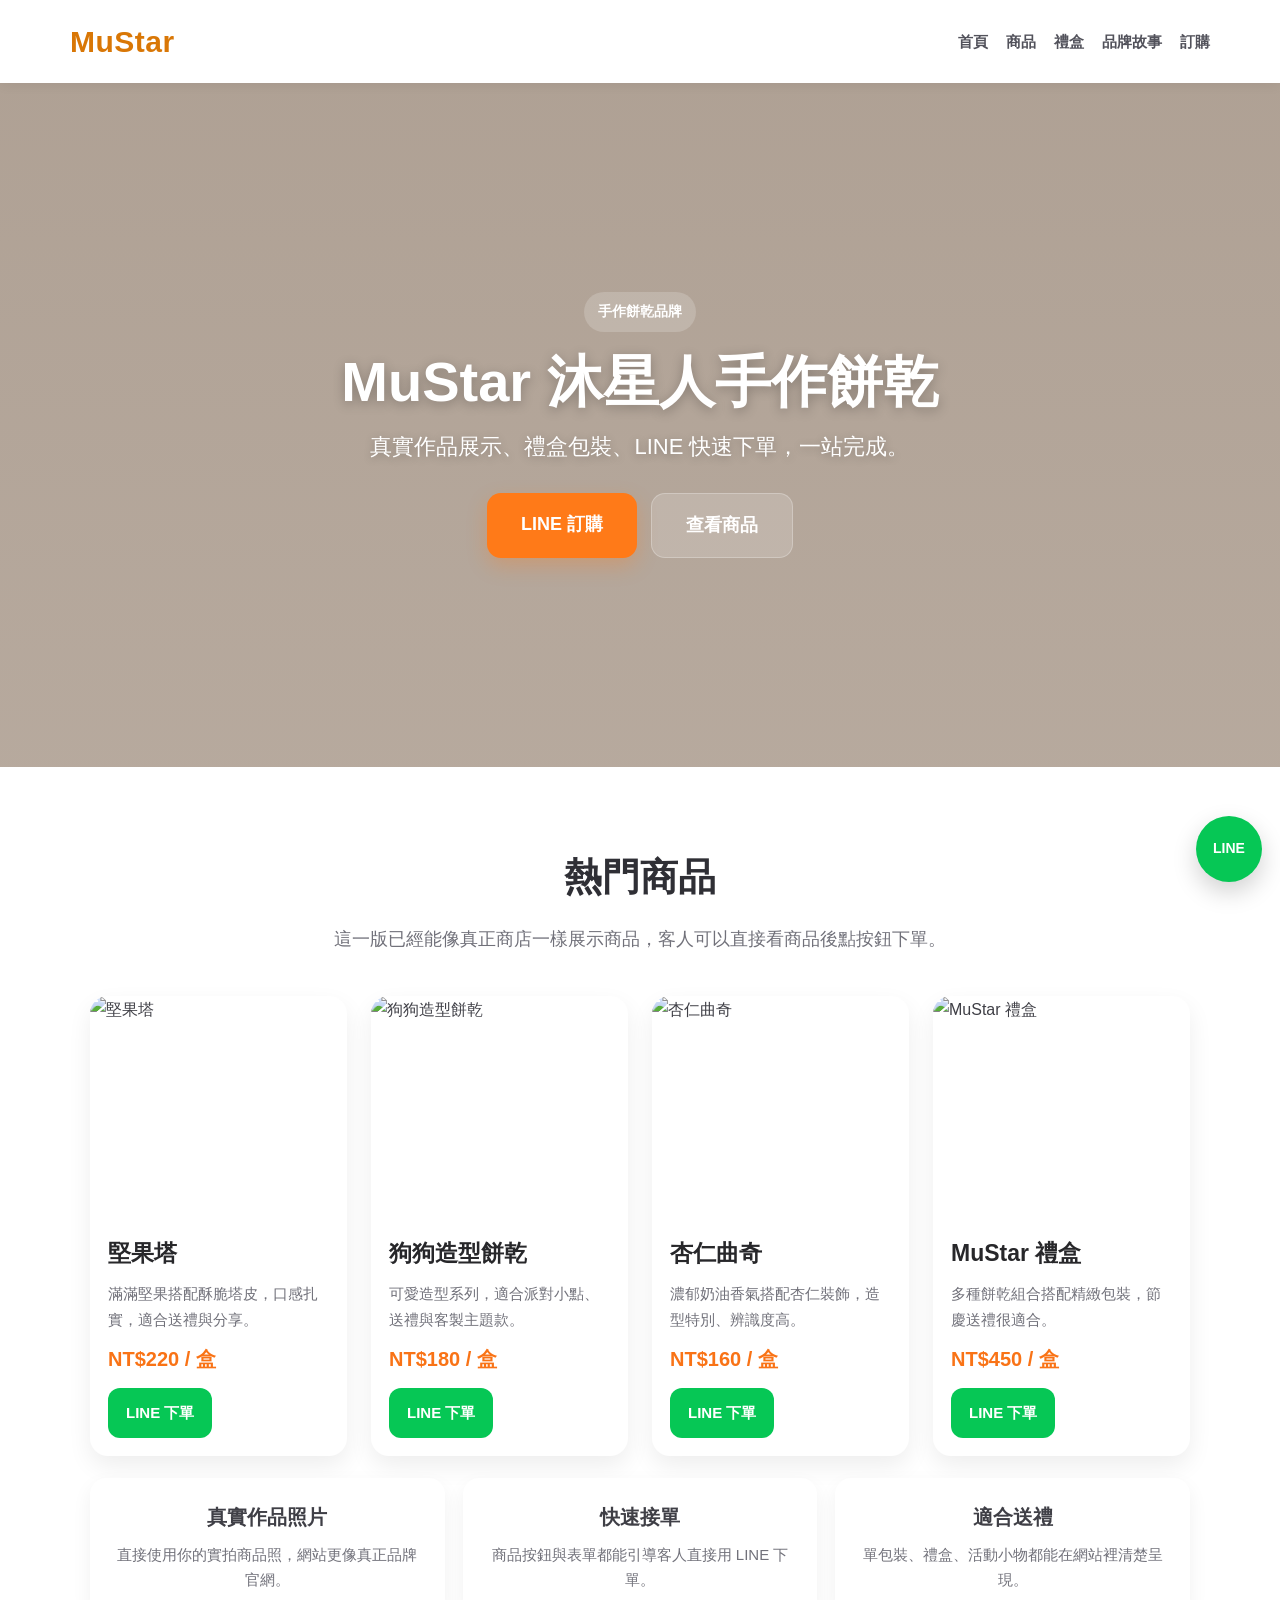
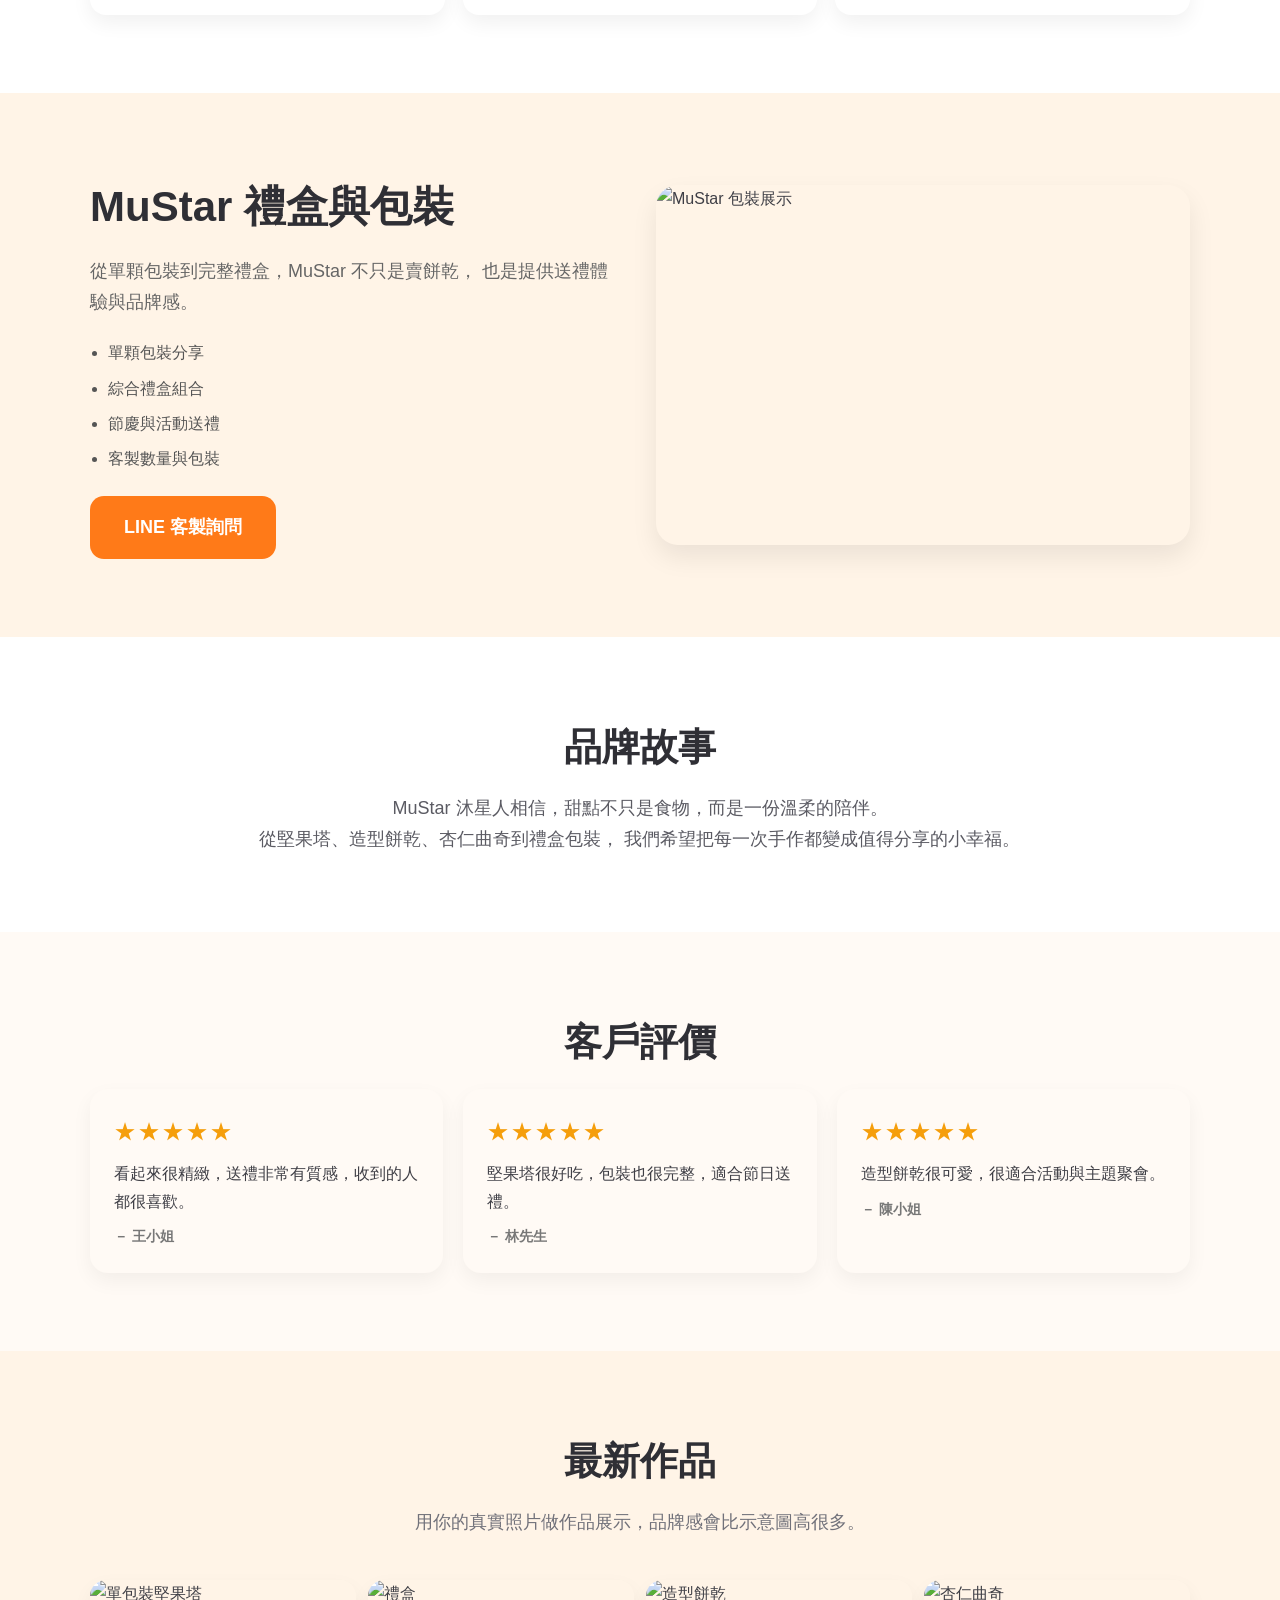
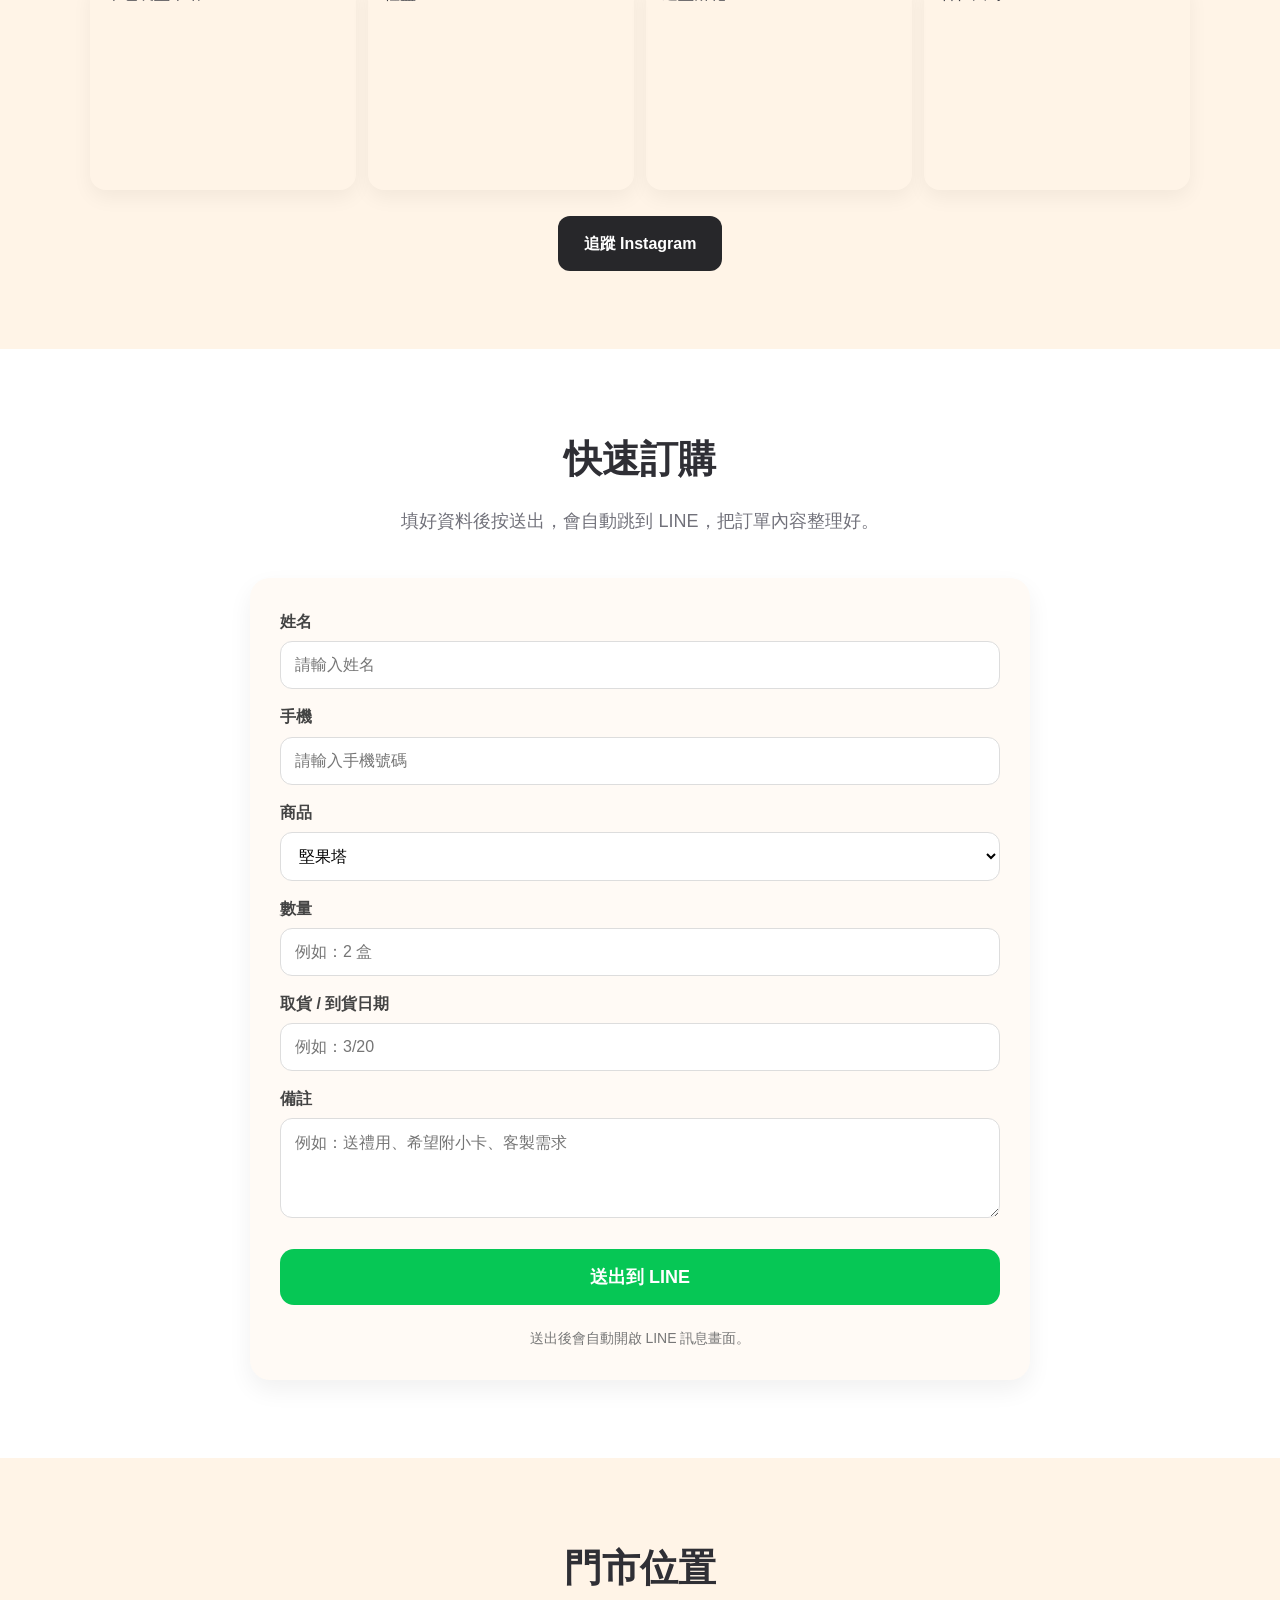
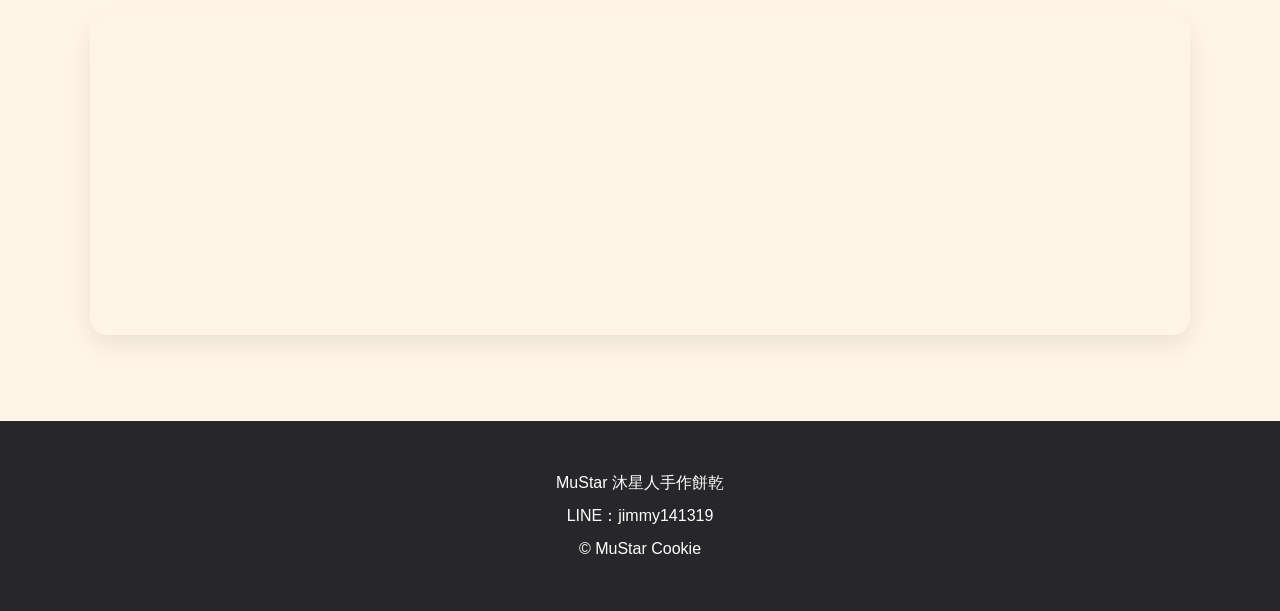
==== commit bab672e6: "Enhance HTML structure and styles for responsiveness Added meta tags for character set, viewport, ti" ====
--- a/index.html
+++ b/index.html
@@ -1,302 +1,679 @@
 <!DOCTYPE html>
 <html lang="zh-TW">
 <head>
-
-<meta charset="UTF-8">
-<meta name="viewport" content="width=device-width, initial-scale=1.0">
-
-<title>MuStar 沐星人手作餅乾</title>
-
-<style>
-
-body{
-margin:0;
-font-family:Arial;
-background:#fff7f0;
-color:#444;
-}
-
-header{
-background:white;
-padding:15px 20px;
-box-shadow:0 2px 8px rgba(0,0,0,0.08);
-display:flex;
-justify-content:space-between;
-align-items:center;
-}
-
-.logo{
-font-size:28px;
-font-weight:bold;
-color:#ff7a18;
-}
-
-nav a{
-margin-left:20px;
-text-decoration:none;
-color:#444;
-font-weight:bold;
-}
-
-.hero{
-height:80vh;
-background:url("images/hero.jpg") center/cover no-repeat;
-display:flex;
-flex-direction:column;
-justify-content:center;
-align-items:center;
-color:white;
-text-align:center;
-}
-
-.hero h1{
-font-size:50px;
-margin-bottom:10px;
-}
-
-.hero p{
-font-size:20px;
-margin-bottom:30px;
-}
-
-.btn{
-background:#ff7a18;
-color:white;
-padding:15px 30px;
-border-radius:10px;
-text-decoration:none;
-font-size:18px;
-}
-
-.section{
-padding:80px 20px;
-max-width:1100px;
-margin:auto;
-}
-
-.title{
-text-align:center;
-font-size:36px;
-margin-bottom:50px;
-}
-
-.products{
-display:grid;
-grid-template-columns:repeat(auto-fit,minmax(250px,1fr));
-gap:25px;
-}
-
-.card{
-background:white;
-border-radius:15px;
-box-shadow:0 5px 15px rgba(0,0,0,0.08);
-overflow:hidden;
-}
-
-.card img{
-width:100%;
-height:200px;
-object-fit:cover;
-}
-
-.card-content{
-padding:20px;
-}
-
-.price{
-color:#ff7a18;
-font-weight:bold;
-font-size:20px;
-margin-top:10px;
-}
-
-.story{
-text-align:center;
-font-size:18px;
-line-height:1.8;
-}
-
-.footer{
-background:#222;
-color:white;
-text-align:center;
-padding:40px 20px;
-}
-
-.line-btn{
-position:fixed;
-right:20px;
-bottom:20px;
-background:#06c755;
-color:white;
-width:70px;
-height:70px;
-border-radius:50%;
-display:flex;
-align-items:center;
-justify-content:center;
-font-weight:bold;
-text-decoration:none;
-box-shadow:0 8px 20px rgba(0,0,0,0.2);
-}
-
-</style>
+  <meta charset="UTF-8">
+  <meta name="viewport" content="width=device-width, initial-scale=1.0">
+  <title>MuStar 沐星人手作餅乾</title>
+  <meta name="description" content="MuStar 沐星人手作餅乾，提供堅果塔、造型餅乾、杏仁曲奇、禮盒與 LINE 快速訂購。">
+  <meta name="theme-color" content="#d97706">
+
+  <style>
+    *{box-sizing:border-box}
+    html{scroll-behavior:smooth}
+    body{
+      margin:0;
+      font-family:Arial,"Noto Sans TC",sans-serif;
+      background:#fffaf5;
+      color:#3f3f46;
+      line-height:1.7;
+    }
+    a{text-decoration:none}
+    img{display:block;max-width:100%}
+    .container{max-width:1140px;margin:0 auto;padding:0 20px}
+
+    header{
+      position:sticky;
+      top:0;
+      z-index:1000;
+      background:rgba(255,255,255,.96);
+      backdrop-filter:blur(8px);
+      box-shadow:0 2px 12px rgba(0,0,0,.06);
+    }
+    .header-wrap{
+      display:flex;
+      justify-content:space-between;
+      align-items:center;
+      padding:16px 0;
+      gap:16px;
+    }
+    .logo{
+      font-size:30px;
+      font-weight:800;
+      color:#d97706;
+      letter-spacing:.5px;
+      white-space:nowrap;
+    }
+    nav{
+      display:flex;
+      gap:18px;
+      flex-wrap:wrap;
+      justify-content:flex-end;
+    }
+    nav a{
+      color:#52525b;
+      font-size:15px;
+      font-weight:700;
+    }
+
+    .hero{
+      min-height:76vh;
+      display:flex;
+      align-items:center;
+      justify-content:center;
+      text-align:center;
+      padding:90px 20px;
+      background:
+        linear-gradient(rgba(65,38,15,.42), rgba(65,38,15,.38)),
+        url("images/hero.jpg") center/cover no-repeat;
+      color:#fff;
+    }
+    .hero-inner{max-width:900px}
+    .hero-badge{
+      display:inline-block;
+      padding:8px 14px;
+      border-radius:999px;
+      background:rgba(255,255,255,.18);
+      font-size:14px;
+      font-weight:700;
+      margin-bottom:18px;
+    }
+    .hero h1{
+      font-size:56px;
+      line-height:1.14;
+      margin:0 0 14px;
+      text-shadow:0 3px 12px rgba(0,0,0,.25);
+    }
+    .hero p{
+      font-size:22px;
+      margin:0 auto 28px;
+      max-width:720px;
+      text-shadow:0 2px 8px rgba(0,0,0,.25);
+    }
+    .hero-actions{
+      display:flex;
+      gap:14px;
+      justify-content:center;
+      flex-wrap:wrap;
+    }
+    .btn{
+      display:inline-block;
+      padding:16px 34px;
+      border-radius:14px;
+      font-size:18px;
+      font-weight:700;
+      transition:.2s ease;
+      border:none;
+      cursor:pointer;
+    }
+    .btn-primary{
+      background:#ff7a18;
+      color:#fff;
+      box-shadow:0 8px 20px rgba(255,122,24,.28);
+    }
+    .btn-primary:hover,.btn-secondary:hover,.product-btn:hover{
+      transform:translateY(-2px);
+    }
+    .btn-secondary{
+      background:rgba(255,255,255,.16);
+      color:#fff;
+      border:1px solid rgba(255,255,255,.26);
+    }
+
+    .section{padding:78px 0}
+    .section-soft{background:#fff4e7}
+    .section-white{background:#ffffff}
+
+    .section-title{
+      text-align:center;
+      font-size:38px;
+      margin:0 0 14px;
+      color:#2f2f35;
+    }
+    .section-subtitle{
+      text-align:center;
+      color:#71717a;
+      max-width:760px;
+      margin:0 auto 42px;
+      font-size:18px;
+    }
+
+    .grid{
+      display:grid;
+      grid-template-columns:repeat(auto-fit,minmax(240px,1fr));
+      gap:24px;
+    }
+    .card{
+      background:white;
+      border-radius:18px;
+      overflow:hidden;
+      box-shadow:0 10px 24px rgba(0,0,0,0.07);
+      transition:.22s ease;
+    }
+    .card:hover{
+      transform:translateY(-5px);
+      box-shadow:0 14px 28px rgba(0,0,0,0.10);
+    }
+    .card img{
+      width:100%;
+      height:220px;
+      object-fit:cover;
+    }
+    .card-body{padding:18px}
+    .card h3{
+      margin:0 0 8px;
+      font-size:23px;
+      color:#27272a;
+    }
+    .card-desc{
+      color:#71717a;
+      font-size:15px;
+      min-height:42px;
+      margin-bottom:10px;
+    }
+    .price{
+      font-size:20px;
+      color:#f97316;
+      font-weight:bold;
+      margin-bottom:12px;
+    }
+    .product-btn{
+      display:inline-block;
+      padding:12px 18px;
+      background:#06c755;
+      color:white;
+      border-radius:12px;
+      font-size:15px;
+      font-weight:bold;
+    }
+
+    .feature-grid{
+      display:grid;
+      grid-template-columns:repeat(auto-fit,minmax(220px,1fr));
+      gap:18px;
+      margin-top:22px;
+    }
+    .feature{
+      background:white;
+      border-radius:16px;
+      padding:22px;
+      box-shadow:0 8px 20px rgba(0,0,0,0.06);
+      text-align:center;
+    }
+    .feature h3{
+      margin:0 0 8px;
+      font-size:20px;
+    }
+    .feature p{
+      margin:0;
+      color:#71717a;
+      font-size:15px;
+    }
+
+    .gift-wrap{
+      display:grid;
+      grid-template-columns:1fr 1fr;
+      gap:32px;
+      align-items:center;
+    }
+    .gift-image img{
+      width:100%;
+      height:360px;
+      object-fit:cover;
+      border-radius:22px;
+      box-shadow:0 12px 26px rgba(0,0,0,0.08);
+    }
+    .gift-text h2{
+      font-size:42px;
+      margin:0 0 14px;
+      color:#2f2f35;
+    }
+    .gift-text p{
+      font-size:18px;
+      color:#666;
+      margin:0 0 22px;
+    }
+    .gift-list{
+      padding-left:18px;
+      margin:0 0 24px;
+      color:#555;
+    }
+    .gift-list li{margin-bottom:8px}
+    .gift-btn{
+      display:inline-block;
+      padding:16px 34px;
+      background:#ff7a18;
+      color:white;
+      border-radius:14px;
+      font-size:18px;
+      font-weight:bold;
+    }
+
+    .story-box{
+      max-width:820px;
+      margin:0 auto;
+      text-align:center;
+      font-size:18px;
+      color:#5b5b63;
+    }
+
+    .review-grid{
+      display:grid;
+      grid-template-columns:repeat(auto-fit,minmax(260px,1fr));
+      gap:20px;
+    }
+    .review{
+      background:#fffaf5;
+      border-radius:18px;
+      padding:24px;
+      box-shadow:0 8px 20px rgba(0,0,0,0.05);
+    }
+    .stars{
+      color:#f59e0b;
+      font-size:22px;
+      margin-bottom:10px;
+      letter-spacing:2px;
+    }
+    .review p{margin:0 0 10px}
+    .review-name{
+      color:#777;
+      font-weight:bold;
+      font-size:14px;
+    }
+
+    .insta-grid{
+      display:grid;
+      grid-template-columns:repeat(auto-fit,minmax(180px,1fr));
+      gap:12px;
+    }
+    .insta-grid img{
+      width:100%;
+      height:210px;
+      object-fit:cover;
+      border-radius:16px;
+      box-shadow:0 8px 20px rgba(0,0,0,0.05);
+    }
+    .follow-box{
+      text-align:center;
+      margin-top:26px;
+    }
+    .follow-btn{
+      display:inline-block;
+      padding:14px 26px;
+      background:#27272a;
+      color:white;
+      border-radius:12px;
+      font-weight:bold;
+    }
+
+    .order-wrap{
+      max-width:780px;
+      margin:0 auto;
+      background:#fffaf5;
+      padding:30px;
+      border-radius:20px;
+      box-shadow:0 10px 24px rgba(0,0,0,0.06);
+    }
+    .order-form{
+      display:grid;
+      gap:14px;
+    }
+    .order-form label{
+      font-weight:bold;
+      color:#444;
+      display:block;
+      margin-bottom:6px;
+    }
+    .order-form input,
+    .order-form select,
+    .order-form textarea{
+      width:100%;
+      padding:14px;
+      border:1px solid #ddd;
+      border-radius:12px;
+      font-size:16px;
+      font-family:Arial,sans-serif;
+      background:white;
+    }
+    .order-form textarea{
+      min-height:100px;
+      resize:vertical;
+    }
+    .order-btn{
+      margin-top:8px;
+      padding:16px 28px;
+      border:none;
+      border-radius:14px;
+      background:#06c755;
+      color:white;
+      font-size:18px;
+      font-weight:bold;
+      cursor:pointer;
+    }
+    .order-tip{
+      text-align:center;
+      color:#777;
+      font-size:14px;
+      margin-top:8px;
+    }
+
+    .map iframe{
+      width:100%;
+      height:320px;
+      border:0;
+      border-radius:18px;
+      box-shadow:0 10px 24px rgba(0,0,0,0.08);
+    }
+
+    footer{
+      background:#27272a;
+      color:white;
+      text-align:center;
+      padding:42px 20px;
+    }
+    footer p{margin:6px 0}
+
+    .line-float{
+      position:fixed;
+      right:18px;
+      bottom:18px;
+      background:#06c755;
+      color:white;
+      width:66px;
+      height:66px;
+      border-radius:999px;
+      display:flex;
+      align-items:center;
+      justify-content:center;
+      font-size:14px;
+      font-weight:bold;
+      box-shadow:0 10px 24px rgba(0,0,0,0.18);
+      z-index:2000;
+    }
+
+    @media (max-width: 920px){
+      .gift-wrap{grid-template-columns:1fr}
+      .gift-image img{height:280px}
+    }
+    @media (max-width: 768px){
+      .header-wrap{flex-direction:column;align-items:flex-start}
+      nav{gap:14px}
+      .logo{font-size:26px}
+      .hero{min-height:62vh;padding:82px 20px}
+      .hero h1{font-size:40px}
+      .hero p{font-size:19px}
+      .section-title{font-size:32px}
+      .gift-text h2{font-size:34px}
+      .order-wrap{padding:22px}
+    }
+    @media (max-width: 480px){
+      .hero h1{font-size:32px}
+      .hero p{font-size:17px}
+      nav a{font-size:15px}
+      .card img{height:200px}
+      .insta-grid img{height:180px}
+      .btn{width:100%}
+      .hero-actions{flex-direction:column}
+    }
+  </style>
 </head>
-
 <body>
 
-<header>
-
-<div class="logo">MuStar</div>
-
-<nav>
-<a href="#home">首頁</a>
-<a href="#products">商品</a>
-<a href="#story">品牌故事</a>
-<a href="#order">訂購</a>
-</nav>
-
-</header>
-
-<section class="hero" id="home">
-
-<h1>MuStar 沐星人手作餅乾</h1>
-
-<p>每一片餅乾都是一顆星</p>
-
-<a class="btn" href="https://line.me/ti/p/jimmy141319" target="_blank">
-LINE 訂購
-</a>
-
-</section>
-
-<section class="section" id="products">
-
-<h2 class="title">熱門商品</h2>
-
-<div class="products">
-
-<div class="card">
-
-<img src="images/nut_tart_tray.jpg">
-
-<div class="card-content">
-
-<h3>堅果塔</h3>
-
-<p>滿滿堅果搭配酥脆塔皮</p>
-
-<div class="price">NT$220 / 盒</div>
-
-</div>
-
-</div>
-
-<div class="card">
-
-<img src="images/dog_cookie.jpg">
-
-<div class="card-content">
-
-<h3>狗狗造型餅乾</h3>
-
-<p>可愛造型餅乾</p>
-
-<div class="price">NT$180 / 盒</div>
-
-</div>
-
-</div>
-
-<div class="card">
-
-<img src="images/almond_finger.jpg">
-
-<div class="card-content">
-
-<h3>杏仁曲奇</h3>
-
-<p>濃郁奶油香氣</p>
-
-<div class="price">NT$160 / 盒</div>
-
-</div>
-
-</div>
-
-<div class="card">
-
-<img src="images/gift_box.jpg">
-
-<div class="card-content">
-
-<h3>MuStar 禮盒</h3>
-
-<p>多種餅乾組合</p>
-
-<div class="price">NT$450 / 盒</div>
-
-</div>
-
-</div>
-
-</div>
-
-</section>
-
-<section class="section" id="story">
-
-<h2 class="title">品牌故事</h2>
-
-<div class="story">
-
-MuStar 沐星人相信甜點是一種幸福。<br><br>
-
-我們用心烘焙每一片餅乾，  
-希望把溫暖與甜蜜帶進每一個人的生活。
-
-</div>
-
-</section>
-
-<section class="section" id="order">
-
-<h2 class="title">訂購方式</h2>
-
-<div class="story">
-
-加入 LINE  
-直接私訊訂購
-
-<br><br>
-
-LINE ID : jimmy141319
-
-<br><br>
-
-<a class="btn" href="https://line.me/ti/p/jimmy141319">
-
-LINE 訂購
-
-</a>
-
-</div>
-
-</section>
-
-<div class="footer">
-
-<p>MuStar 沐星人手作餅乾</p>
-
-<p>LINE : jimmy141319</p>
-
-</div>
-
-<a class="line-btn" href="https://line.me/ti/p/jimmy141319">
-
-LINE
-
-</a>
+  <header>
+    <div class="container header-wrap">
+      <div class="logo">MuStar</div>
+      <nav>
+        <a href="#home">首頁</a>
+        <a href="#cookies">商品</a>
+        <a href="#gift">禮盒</a>
+        <a href="#story">品牌故事</a>
+        <a href="#order">訂購</a>
+      </nav>
+    </div>
+  </header>
+
+  <section class="hero" id="home">
+    <div class="hero-inner">
+      <div class="hero-badge">手作餅乾品牌</div>
+      <h1>MuStar 沐星人手作餅乾</h1>
+      <p>真實作品展示、禮盒包裝、LINE 快速下單，一站完成。</p>
+
+      <div class="hero-actions">
+        <a class="btn btn-primary" href="https://line.me/ti/p/jimmy141319" target="_blank">LINE 訂購</a>
+        <a class="btn btn-secondary" href="#cookies">查看商品</a>
+      </div>
+    </div>
+  </section>
+
+  <section class="section section-white" id="cookies">
+    <div class="container">
+      <h2 class="section-title">熱門商品</h2>
+      <p class="section-subtitle">這一版已經能像真正商店一樣展示商品，客人可以直接看商品後點按鈕下單。</p>
+
+      <div class="grid">
+        <div class="card">
+          <img src="images/nut_tart_tray.jpg" alt="堅果塔">
+          <div class="card-body">
+            <h3>堅果塔</h3>
+            <div class="card-desc">滿滿堅果搭配酥脆塔皮，口感扎實，適合送禮與分享。</div>
+            <div class="price">NT$220 / 盒</div>
+            <a class="product-btn" href="https://line.me/ti/p/jimmy141319" target="_blank">LINE 下單</a>
+          </div>
+        </div>
+
+        <div class="card">
+          <img src="images/dog_cookie.jpg" alt="狗狗造型餅乾">
+          <div class="card-body">
+            <h3>狗狗造型餅乾</h3>
+            <div class="card-desc">可愛造型系列，適合派對小點、送禮與客製主題款。</div>
+            <div class="price">NT$180 / 盒</div>
+            <a class="product-btn" href="https://line.me/ti/p/jimmy141319" target="_blank">LINE 下單</a>
+          </div>
+        </div>
+
+        <div class="card">
+          <img src="images/almond_finger.jpg" alt="杏仁曲奇">
+          <div class="card-body">
+            <h3>杏仁曲奇</h3>
+            <div class="card-desc">濃郁奶油香氣搭配杏仁裝飾，造型特別、辨識度高。</div>
+            <div class="price">NT$160 / 盒</div>
+            <a class="product-btn" href="https://line.me/ti/p/jimmy141319" target="_blank">LINE 下單</a>
+          </div>
+        </div>
+
+        <div class="card">
+          <img src="images/gift_box.jpg" alt="MuStar 禮盒">
+          <div class="card-body">
+            <h3>MuStar 禮盒</h3>
+            <div class="card-desc">多種餅乾組合搭配精緻包裝，節慶送禮很適合。</div>
+            <div class="price">NT$450 / 盒</div>
+            <a class="product-btn" href="https://line.me/ti/p/jimmy141319" target="_blank">LINE 下單</a>
+          </div>
+        </div>
+      </div>
+
+      <div class="feature-grid">
+        <div class="feature">
+          <h3>真實作品照片</h3>
+          <p>直接使用你的實拍商品照，網站更像真正品牌官網。</p>
+        </div>
+        <div class="feature">
+          <h3>快速接單</h3>
+          <p>商品按鈕與表單都能引導客人直接用 LINE 下單。</p>
+        </div>
+        <div class="feature">
+          <h3>適合送禮</h3>
+          <p>單包裝、禮盒、活動小物都能在網站裡清楚呈現。</p>
+        </div>
+      </div>
+    </div>
+  </section>
+
+  <section class="section section-soft" id="gift">
+    <div class="container gift-wrap">
+      <div class="gift-text">
+        <h2>MuStar 禮盒與包裝</h2>
+        <p>
+          從單顆包裝到完整禮盒，MuStar 不只是賣餅乾，
+          也是提供送禮體驗與品牌感。
+        </p>
+
+        <ul class="gift-list">
+          <li>單顆包裝分享</li>
+          <li>綜合禮盒組合</li>
+          <li>節慶與活動送禮</li>
+          <li>客製數量與包裝</li>
+        </ul>
+
+        <a class="gift-btn" href="https://line.me/ti/p/jimmy141319" target="_blank">LINE 客製詢問</a>
+      </div>
+
+      <div class="gift-image">
+        <img src="images/packaging.jpg" alt="MuStar 包裝展示">
+      </div>
+    </div>
+  </section>
+
+  <section class="section section-white" id="story">
+    <div class="container">
+      <h2 class="section-title">品牌故事</h2>
+      <div class="story-box">
+        MuStar 沐星人相信，甜點不只是食物，而是一份溫柔的陪伴。<br>
+        從堅果塔、造型餅乾、杏仁曲奇到禮盒包裝，
+        我們希望把每一次手作都變成值得分享的小幸福。
+      </div>
+    </div>
+  </section>
+
+  <section class="section reviews">
+    <div class="container">
+      <h2 class="section-title">客戶評價</h2>
+
+      <div class="review-grid">
+        <div class="review">
+          <div class="stars">★★★★★</div>
+          <p>看起來很精緻，送禮非常有質感，收到的人都很喜歡。</p>
+          <div class="review-name">－ 王小姐</div>
+        </div>
+
+        <div class="review">
+          <div class="stars">★★★★★</div>
+          <p>堅果塔很好吃，包裝也很完整，適合節日送禮。</p>
+          <div class="review-name">－ 林先生</div>
+        </div>
+
+        <div class="review">
+          <div class="stars">★★★★★</div>
+          <p>造型餅乾很可愛，很適合活動與主題聚會。</p>
+          <div class="review-name">－ 陳小姐</div>
+        </div>
+      </div>
+    </div>
+  </section>
+
+  <section class="section section-soft">
+    <div class="container">
+      <h2 class="section-title">最新作品</h2>
+      <p class="section-subtitle">用你的真實照片做作品展示，品牌感會比示意圖高很多。</p>
+
+      <div class="insta-grid">
+        <img src="images/nut_tart_single.jpg" alt="單包裝堅果塔">
+        <img src="images/gift_box.jpg" alt="禮盒">
+        <img src="images/dog_cookie.jpg" alt="造型餅乾">
+        <img src="images/almond_finger.jpg" alt="杏仁曲奇">
+      </div>
+
+      <div class="follow-box">
+        <a class="follow-btn" href="#" target="_blank">追蹤 Instagram</a>
+      </div>
+    </div>
+  </section>
+
+  <section class="section section-white" id="order">
+    <div class="container">
+      <h2 class="section-title">快速訂購</h2>
+      <p class="section-subtitle">填好資料後按送出，會自動跳到 LINE，把訂單內容整理好。</p>
+
+      <div class="order-wrap">
+        <div class="order-form">
+          <div>
+            <label for="customerName">姓名</label>
+            <input id="customerName" type="text" placeholder="請輸入姓名">
+          </div>
+
+          <div>
+            <label for="customerPhone">手機</label>
+            <input id="customerPhone" type="text" placeholder="請輸入手機號碼">
+          </div>
+
+          <div>
+            <label for="productName">商品</label>
+            <select id="productName">
+              <option>堅果塔</option>
+              <option>狗狗造型餅乾</option>
+              <option>杏仁曲奇</option>
+              <option>MuStar 禮盒</option>
+              <option>客製禮盒 / 客製需求</option>
+            </select>
+          </div>
+
+          <div>
+            <label for="quantity">數量</label>
+            <input id="quantity" type="text" placeholder="例如：2 盒">
+          </div>
+
+          <div>
+            <label for="pickupDate">取貨 / 到貨日期</label>
+            <input id="pickupDate" type="text" placeholder="例如：3/20">
+          </div>
+
+          <div>
+            <label for="note">備註</label>
+            <textarea id="note" placeholder="例如：送禮用、希望附小卡、客製需求"></textarea>
+          </div>
+
+          <button class="order-btn" onclick="sendOrderToLine()">送出到 LINE</button>
+          <div class="order-tip">送出後會自動開啟 LINE 訊息畫面。</div>
+        </div>
+      </div>
+    </div>
+  </section>
+
+  <section class="section section-soft">
+    <div class="container map">
+      <h2 class="section-title">門市位置</h2>
+      <iframe src="https://www.google.com/maps?q=taipei&output=embed"></iframe>
+    </div>
+  </section>
+
+  <footer>
+    <p>MuStar 沐星人手作餅乾</p>
+    <p>LINE：jimmy141319</p>
+    <p>© MuStar Cookie</p>
+  </footer>
+
+  <a class="line-float" href="https://line.me/ti/p/jimmy141319" target="_blank">LINE</a>
+
+  <script>
+    function sendOrderToLine() {
+      const name = document.getElementById("customerName").value.trim();
+      const phone = document.getElementById("customerPhone").value.trim();
+      const product = document.getElementById("productName").value;
+      const quantity = document.getElementById("quantity").value.trim();
+      const date = document.getElementById("pickupDate").value.trim();
+      const note = document.getElementById("note").value.trim();
+
+      const message =
+        "我要訂購 MuStar 手作餅乾%0A" +
+        "姓名：" + encodeURIComponent(name) + "%0A" +
+        "手機：" + encodeURIComponent(phone) + "%0A" +
+        "商品：" + encodeURIComponent(product) + "%0A" +
+        "數量：" + encodeURIComponent(quantity) + "%0A" +
+        "日期：" + encodeURIComponent(date) + "%0A" +
+        "備註：" + encodeURIComponent(note);
+
+      window.open("https://line.me/R/msg/text/?" + message, "_blank");
+    }
+  </script>
 
 </body>
 </html>
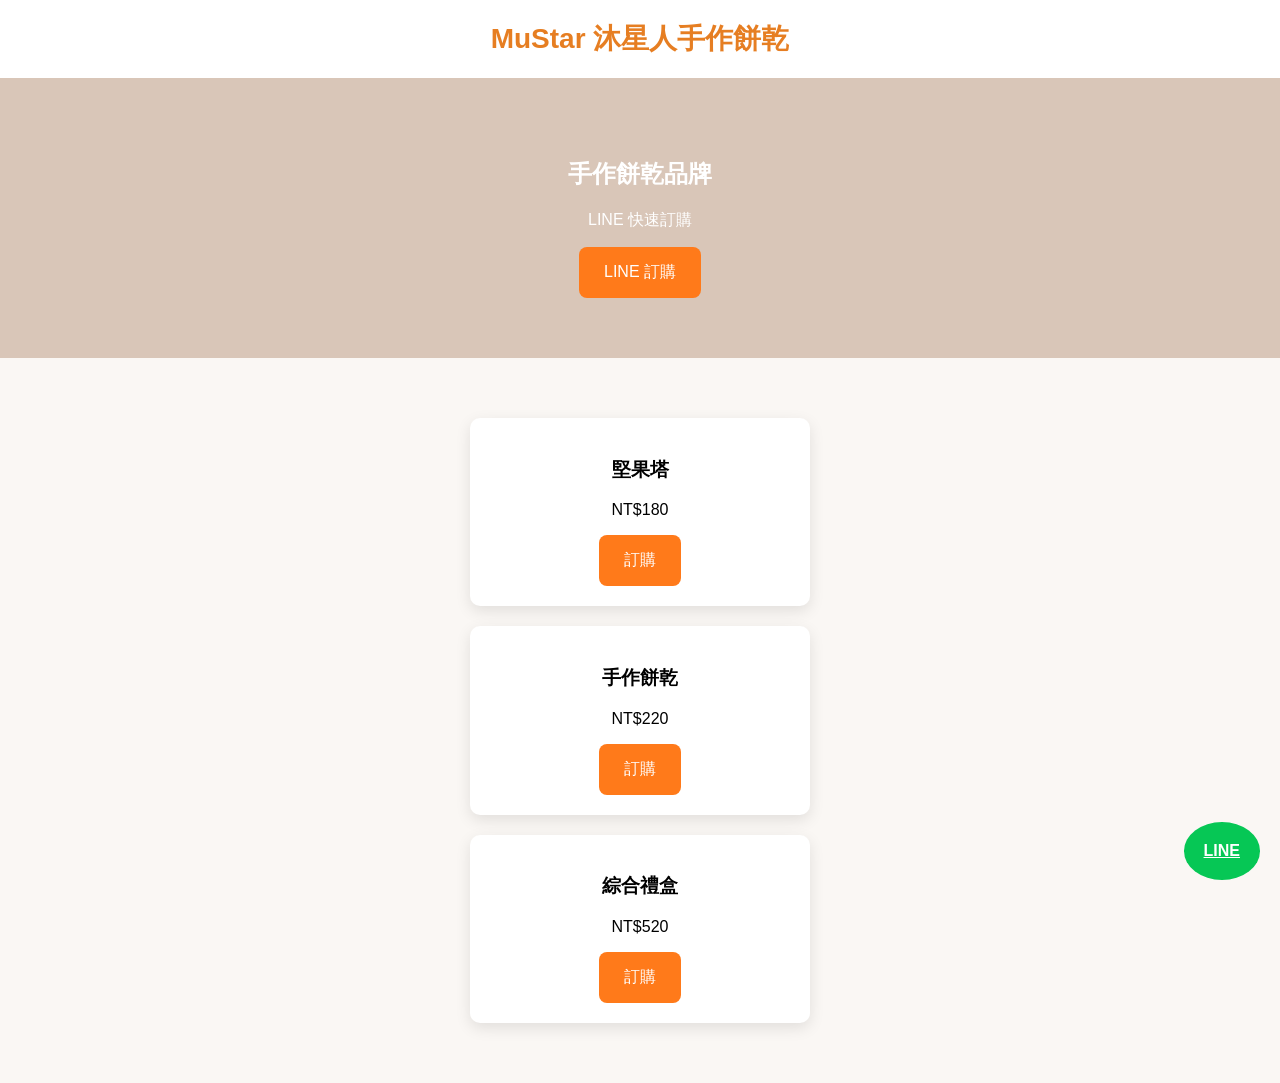
==== commit 81578c80: "Add initial HTML structure for MuStar website" ====
--- a/index.html
+++ b/index.html
@@ -1,679 +1,115 @@
 <!DOCTYPE html>
 <html lang="zh-TW">
 <head>
-  <meta charset="UTF-8">
-  <meta name="viewport" content="width=device-width, initial-scale=1.0">
-  <title>MuStar 沐星人手作餅乾</title>
-  <meta name="description" content="MuStar 沐星人手作餅乾，提供堅果塔、造型餅乾、杏仁曲奇、禮盒與 LINE 快速訂購。">
-  <meta name="theme-color" content="#d97706">
+<meta charset="UTF-8">
+<meta name="viewport" content="width=device-width, initial-scale=1.0">
+<title>MuStar 沐星人手作餅乾</title>
 
-  <style>
-    *{box-sizing:border-box}
-    html{scroll-behavior:smooth}
-    body{
-      margin:0;
-      font-family:Arial,"Noto Sans TC",sans-serif;
-      background:#fffaf5;
-      color:#3f3f46;
-      line-height:1.7;
-    }
-    a{text-decoration:none}
-    img{display:block;max-width:100%}
-    .container{max-width:1140px;margin:0 auto;padding:0 20px}
+<style>
 
-    header{
-      position:sticky;
-      top:0;
-      z-index:1000;
-      background:rgba(255,255,255,.96);
-      backdrop-filter:blur(8px);
-      box-shadow:0 2px 12px rgba(0,0,0,.06);
-    }
-    .header-wrap{
-      display:flex;
-      justify-content:space-between;
-      align-items:center;
-      padding:16px 0;
-      gap:16px;
-    }
-    .logo{
-      font-size:30px;
-      font-weight:800;
-      color:#d97706;
-      letter-spacing:.5px;
-      white-space:nowrap;
-    }
-    nav{
-      display:flex;
-      gap:18px;
-      flex-wrap:wrap;
-      justify-content:flex-end;
-    }
-    nav a{
-      color:#52525b;
-      font-size:15px;
-      font-weight:700;
-    }
+body{
+font-family:Arial;
+margin:0;
+background:#faf7f4;
+text-align:center;
+}
 
-    .hero{
-      min-height:76vh;
-      display:flex;
-      align-items:center;
-      justify-content:center;
-      text-align:center;
-      padding:90px 20px;
-      background:
-        linear-gradient(rgba(65,38,15,.42), rgba(65,38,15,.38)),
-        url("images/hero.jpg") center/cover no-repeat;
-      color:#fff;
-    }
-    .hero-inner{max-width:900px}
-    .hero-badge{
-      display:inline-block;
-      padding:8px 14px;
-      border-radius:999px;
-      background:rgba(255,255,255,.18);
-      font-size:14px;
-      font-weight:700;
-      margin-bottom:18px;
-    }
-    .hero h1{
-      font-size:56px;
-      line-height:1.14;
-      margin:0 0 14px;
-      text-shadow:0 3px 12px rgba(0,0,0,.25);
-    }
-    .hero p{
-      font-size:22px;
-      margin:0 auto 28px;
-      max-width:720px;
-      text-shadow:0 2px 8px rgba(0,0,0,.25);
-    }
-    .hero-actions{
-      display:flex;
-      gap:14px;
-      justify-content:center;
-      flex-wrap:wrap;
-    }
-    .btn{
-      display:inline-block;
-      padding:16px 34px;
-      border-radius:14px;
-      font-size:18px;
-      font-weight:700;
-      transition:.2s ease;
-      border:none;
-      cursor:pointer;
-    }
-    .btn-primary{
-      background:#ff7a18;
-      color:#fff;
-      box-shadow:0 8px 20px rgba(255,122,24,.28);
-    }
-    .btn-primary:hover,.btn-secondary:hover,.product-btn:hover{
-      transform:translateY(-2px);
-    }
-    .btn-secondary{
-      background:rgba(255,255,255,.16);
-      color:#fff;
-      border:1px solid rgba(255,255,255,.26);
-    }
+header{
+background:white;
+padding:20px;
+font-size:28px;
+font-weight:bold;
+color:#e67e22;
+}
 
-    .section{padding:78px 0}
-    .section-soft{background:#fff4e7}
-    .section-white{background:#ffffff}
+.hero{
+background:#d9c6b8;
+padding:60px 20px;
+color:white;
+}
 
-    .section-title{
-      text-align:center;
-      font-size:38px;
-      margin:0 0 14px;
-      color:#2f2f35;
-    }
-    .section-subtitle{
-      text-align:center;
-      color:#71717a;
-      max-width:760px;
-      margin:0 auto 42px;
-      font-size:18px;
-    }
+button{
+padding:15px 25px;
+font-size:16px;
+border:none;
+border-radius:8px;
+background:#ff7a1a;
+color:white;
+}
 
-    .grid{
-      display:grid;
-      grid-template-columns:repeat(auto-fit,minmax(240px,1fr));
-      gap:24px;
-    }
-    .card{
-      background:white;
-      border-radius:18px;
-      overflow:hidden;
-      box-shadow:0 10px 24px rgba(0,0,0,0.07);
-      transition:.22s ease;
-    }
-    .card:hover{
-      transform:translateY(-5px);
-      box-shadow:0 14px 28px rgba(0,0,0,0.10);
-    }
-    .card img{
-      width:100%;
-      height:220px;
-      object-fit:cover;
-    }
-    .card-body{padding:18px}
-    .card h3{
-      margin:0 0 8px;
-      font-size:23px;
-      color:#27272a;
-    }
-    .card-desc{
-      color:#71717a;
-      font-size:15px;
-      min-height:42px;
-      margin-bottom:10px;
-    }
-    .price{
-      font-size:20px;
-      color:#f97316;
-      font-weight:bold;
-      margin-bottom:12px;
-    }
-    .product-btn{
-      display:inline-block;
-      padding:12px 18px;
-      background:#06c755;
-      color:white;
-      border-radius:12px;
-      font-size:15px;
-      font-weight:bold;
-    }
+.products{
+padding:40px;
+}
 
-    .feature-grid{
-      display:grid;
-      grid-template-columns:repeat(auto-fit,minmax(220px,1fr));
-      gap:18px;
-      margin-top:22px;
-    }
-    .feature{
-      background:white;
-      border-radius:16px;
-      padding:22px;
-      box-shadow:0 8px 20px rgba(0,0,0,0.06);
-      text-align:center;
-    }
-    .feature h3{
-      margin:0 0 8px;
-      font-size:20px;
-    }
-    .feature p{
-      margin:0;
-      color:#71717a;
-      font-size:15px;
-    }
+.card{
+background:white;
+padding:20px;
+margin:20px auto;
+max-width:300px;
+border-radius:10px;
+box-shadow:0 5px 15px rgba(0,0,0,0.1);
+}
 
-    .gift-wrap{
-      display:grid;
-      grid-template-columns:1fr 1fr;
-      gap:32px;
-      align-items:center;
-    }
-    .gift-image img{
-      width:100%;
-      height:360px;
-      object-fit:cover;
-      border-radius:22px;
-      box-shadow:0 12px 26px rgba(0,0,0,0.08);
-    }
-    .gift-text h2{
-      font-size:42px;
-      margin:0 0 14px;
-      color:#2f2f35;
-    }
-    .gift-text p{
-      font-size:18px;
-      color:#666;
-      margin:0 0 22px;
-    }
-    .gift-list{
-      padding-left:18px;
-      margin:0 0 24px;
-      color:#555;
-    }
-    .gift-list li{margin-bottom:8px}
-    .gift-btn{
-      display:inline-block;
-      padding:16px 34px;
-      background:#ff7a18;
-      color:white;
-      border-radius:14px;
-      font-size:18px;
-      font-weight:bold;
-    }
+.line{
+position:fixed;
+right:20px;
+bottom:20px;
+background:#06c755;
+color:white;
+padding:20px;
+border-radius:50%;
+font-weight:bold;
+}
 
-    .story-box{
-      max-width:820px;
-      margin:0 auto;
-      text-align:center;
-      font-size:18px;
-      color:#5b5b63;
-    }
+</style>
 
-    .review-grid{
-      display:grid;
-      grid-template-columns:repeat(auto-fit,minmax(260px,1fr));
-      gap:20px;
-    }
-    .review{
-      background:#fffaf5;
-      border-radius:18px;
-      padding:24px;
-      box-shadow:0 8px 20px rgba(0,0,0,0.05);
-    }
-    .stars{
-      color:#f59e0b;
-      font-size:22px;
-      margin-bottom:10px;
-      letter-spacing:2px;
-    }
-    .review p{margin:0 0 10px}
-    .review-name{
-      color:#777;
-      font-weight:bold;
-      font-size:14px;
-    }
+</head>
 
-    .insta-grid{
-      display:grid;
-      grid-template-columns:repeat(auto-fit,minmax(180px,1fr));
-      gap:12px;
-    }
-    .insta-grid img{
-      width:100%;
-      height:210px;
-      object-fit:cover;
-      border-radius:16px;
-      box-shadow:0 8px 20px rgba(0,0,0,0.05);
-    }
-    .follow-box{
-      text-align:center;
-      margin-top:26px;
-    }
-    .follow-btn{
-      display:inline-block;
-      padding:14px 26px;
-      background:#27272a;
-      color:white;
-      border-radius:12px;
-      font-weight:bold;
-    }
-
-    .order-wrap{
-      max-width:780px;
-      margin:0 auto;
-      background:#fffaf5;
-      padding:30px;
-      border-radius:20px;
-      box-shadow:0 10px 24px rgba(0,0,0,0.06);
-    }
-    .order-form{
-      display:grid;
-      gap:14px;
-    }
-    .order-form label{
-      font-weight:bold;
-      color:#444;
-      display:block;
-      margin-bottom:6px;
-    }
-    .order-form input,
-    .order-form select,
-    .order-form textarea{
-      width:100%;
-      padding:14px;
-      border:1px solid #ddd;
-      border-radius:12px;
-      font-size:16px;
-      font-family:Arial,sans-serif;
-      background:white;
-    }
-    .order-form textarea{
-      min-height:100px;
-      resize:vertical;
-    }
-    .order-btn{
-      margin-top:8px;
-      padding:16px 28px;
-      border:none;
-      border-radius:14px;
-      background:#06c755;
-      color:white;
-      font-size:18px;
-      font-weight:bold;
-      cursor:pointer;
-    }
-    .order-tip{
-      text-align:center;
-      color:#777;
-      font-size:14px;
-      margin-top:8px;
-    }
-
-    .map iframe{
-      width:100%;
-      height:320px;
-      border:0;
-      border-radius:18px;
-      box-shadow:0 10px 24px rgba(0,0,0,0.08);
-    }
-
-    footer{
-      background:#27272a;
-      color:white;
-      text-align:center;
-      padding:42px 20px;
-    }
-    footer p{margin:6px 0}
-
-    .line-float{
-      position:fixed;
-      right:18px;
-      bottom:18px;
-      background:#06c755;
-      color:white;
-      width:66px;
-      height:66px;
-      border-radius:999px;
-      display:flex;
-      align-items:center;
-      justify-content:center;
-      font-size:14px;
-      font-weight:bold;
-      box-shadow:0 10px 24px rgba(0,0,0,0.18);
-      z-index:2000;
-    }
-
-    @media (max-width: 920px){
-      .gift-wrap{grid-template-columns:1fr}
-      .gift-image img{height:280px}
-    }
-    @media (max-width: 768px){
-      .header-wrap{flex-direction:column;align-items:flex-start}
-      nav{gap:14px}
-      .logo{font-size:26px}
-      .hero{min-height:62vh;padding:82px 20px}
-      .hero h1{font-size:40px}
-      .hero p{font-size:19px}
-      .section-title{font-size:32px}
-      .gift-text h2{font-size:34px}
-      .order-wrap{padding:22px}
-    }
-    @media (max-width: 480px){
-      .hero h1{font-size:32px}
-      .hero p{font-size:17px}
-      nav a{font-size:15px}
-      .card img{height:200px}
-      .insta-grid img{height:180px}
-      .btn{width:100%}
-      .hero-actions{flex-direction:column}
-    }
-  </style>
-</head>
 <body>
 
-  <header>
-    <div class="container header-wrap">
-      <div class="logo">MuStar</div>
-      <nav>
-        <a href="#home">首頁</a>
-        <a href="#cookies">商品</a>
-        <a href="#gift">禮盒</a>
-        <a href="#story">品牌故事</a>
-        <a href="#order">訂購</a>
-      </nav>
-    </div>
-  </header>
+<header>
+MuStar 沐星人手作餅乾
+</header>
 
-  <section class="hero" id="home">
-    <div class="hero-inner">
-      <div class="hero-badge">手作餅乾品牌</div>
-      <h1>MuStar 沐星人手作餅乾</h1>
-      <p>真實作品展示、禮盒包裝、LINE 快速下單，一站完成。</p>
+<section class="hero">
+<h1>手作餅乾品牌</h1>
+<p>LINE 快速訂購</p>
 
-      <div class="hero-actions">
-        <a class="btn btn-primary" href="https://line.me/ti/p/jimmy141319" target="_blank">LINE 訂購</a>
-        <a class="btn btn-secondary" href="#cookies">查看商品</a>
-      </div>
-    </div>
-  </section>
+<button onclick="order()">LINE 訂購</button>
 
-  <section class="section section-white" id="cookies">
-    <div class="container">
-      <h2 class="section-title">熱門商品</h2>
-      <p class="section-subtitle">這一版已經能像真正商店一樣展示商品，客人可以直接看商品後點按鈕下單。</p>
+</section>
 
-      <div class="grid">
-        <div class="card">
-          <img src="images/nut_tart_tray.jpg" alt="堅果塔">
-          <div class="card-body">
-            <h3>堅果塔</h3>
-            <div class="card-desc">滿滿堅果搭配酥脆塔皮，口感扎實，適合送禮與分享。</div>
-            <div class="price">NT$220 / 盒</div>
-            <a class="product-btn" href="https://line.me/ti/p/jimmy141319" target="_blank">LINE 下單</a>
-          </div>
-        </div>
+<section class="products">
 
-        <div class="card">
-          <img src="images/dog_cookie.jpg" alt="狗狗造型餅乾">
-          <div class="card-body">
-            <h3>狗狗造型餅乾</h3>
-            <div class="card-desc">可愛造型系列，適合派對小點、送禮與客製主題款。</div>
-            <div class="price">NT$180 / 盒</div>
-            <a class="product-btn" href="https://line.me/ti/p/jimmy141319" target="_blank">LINE 下單</a>
-          </div>
-        </div>
+<div class="card">
+<h3>堅果塔</h3>
+<p>NT$180</p>
+<button onclick="order()">訂購</button>
+</div>
 
-        <div class="card">
-          <img src="images/almond_finger.jpg" alt="杏仁曲奇">
-          <div class="card-body">
-            <h3>杏仁曲奇</h3>
-            <div class="card-desc">濃郁奶油香氣搭配杏仁裝飾，造型特別、辨識度高。</div>
-            <div class="price">NT$160 / 盒</div>
-            <a class="product-btn" href="https://line.me/ti/p/jimmy141319" target="_blank">LINE 下單</a>
-          </div>
-        </div>
+<div class="card">
+<h3>手作餅乾</h3>
+<p>NT$220</p>
+<button onclick="order()">訂購</button>
+</div>
 
-        <div class="card">
-          <img src="images/gift_box.jpg" alt="MuStar 禮盒">
-          <div class="card-body">
-            <h3>MuStar 禮盒</h3>
-            <div class="card-desc">多種餅乾組合搭配精緻包裝，節慶送禮很適合。</div>
-            <div class="price">NT$450 / 盒</div>
-            <a class="product-btn" href="https://line.me/ti/p/jimmy141319" target="_blank">LINE 下單</a>
-          </div>
-        </div>
-      </div>
+<div class="card">
+<h3>綜合禮盒</h3>
+<p>NT$520</p>
+<button onclick="order()">訂購</button>
+</div>
 
-      <div class="feature-grid">
-        <div class="feature">
-          <h3>真實作品照片</h3>
-          <p>直接使用你的實拍商品照，網站更像真正品牌官網。</p>
-        </div>
-        <div class="feature">
-          <h3>快速接單</h3>
-          <p>商品按鈕與表單都能引導客人直接用 LINE 下單。</p>
-        </div>
-        <div class="feature">
-          <h3>適合送禮</h3>
-          <p>單包裝、禮盒、活動小物都能在網站裡清楚呈現。</p>
-        </div>
-      </div>
-    </div>
-  </section>
+</section>
 
-  <section class="section section-soft" id="gift">
-    <div class="container gift-wrap">
-      <div class="gift-text">
-        <h2>MuStar 禮盒與包裝</h2>
-        <p>
-          從單顆包裝到完整禮盒，MuStar 不只是賣餅乾，
-          也是提供送禮體驗與品牌感。
-        </p>
+<a class="line" href="https://line.me/R/msg/text/?MuStar訂購">LINE</a>
 
-        <ul class="gift-list">
-          <li>單顆包裝分享</li>
-          <li>綜合禮盒組合</li>
-          <li>節慶與活動送禮</li>
-          <li>客製數量與包裝</li>
-        </ul>
+<script>
 
-        <a class="gift-btn" href="https://line.me/ti/p/jimmy141319" target="_blank">LINE 客製詢問</a>
-      </div>
+function order(){
+window.open("https://line.me/R/msg/text/?MuStar訂購");
+}
 
-      <div class="gift-image">
-        <img src="images/packaging.jpg" alt="MuStar 包裝展示">
-      </div>
-    </div>
-  </section>
-
-  <section class="section section-white" id="story">
-    <div class="container">
-      <h2 class="section-title">品牌故事</h2>
-      <div class="story-box">
-        MuStar 沐星人相信，甜點不只是食物，而是一份溫柔的陪伴。<br>
-        從堅果塔、造型餅乾、杏仁曲奇到禮盒包裝，
-        我們希望把每一次手作都變成值得分享的小幸福。
-      </div>
-    </div>
-  </section>
-
-  <section class="section reviews">
-    <div class="container">
-      <h2 class="section-title">客戶評價</h2>
-
-      <div class="review-grid">
-        <div class="review">
-          <div class="stars">★★★★★</div>
-          <p>看起來很精緻，送禮非常有質感，收到的人都很喜歡。</p>
-          <div class="review-name">－ 王小姐</div>
-        </div>
-
-        <div class="review">
-          <div class="stars">★★★★★</div>
-          <p>堅果塔很好吃，包裝也很完整，適合節日送禮。</p>
-          <div class="review-name">－ 林先生</div>
-        </div>
-
-        <div class="review">
-          <div class="stars">★★★★★</div>
-          <p>造型餅乾很可愛，很適合活動與主題聚會。</p>
-          <div class="review-name">－ 陳小姐</div>
-        </div>
-      </div>
-    </div>
-  </section>
-
-  <section class="section section-soft">
-    <div class="container">
-      <h2 class="section-title">最新作品</h2>
-      <p class="section-subtitle">用你的真實照片做作品展示，品牌感會比示意圖高很多。</p>
-
-      <div class="insta-grid">
-        <img src="images/nut_tart_single.jpg" alt="單包裝堅果塔">
-        <img src="images/gift_box.jpg" alt="禮盒">
-        <img src="images/dog_cookie.jpg" alt="造型餅乾">
-        <img src="images/almond_finger.jpg" alt="杏仁曲奇">
-      </div>
-
-      <div class="follow-box">
-        <a class="follow-btn" href="#" target="_blank">追蹤 Instagram</a>
-      </div>
-    </div>
-  </section>
-
-  <section class="section section-white" id="order">
-    <div class="container">
-      <h2 class="section-title">快速訂購</h2>
-      <p class="section-subtitle">填好資料後按送出，會自動跳到 LINE，把訂單內容整理好。</p>
-
-      <div class="order-wrap">
-        <div class="order-form">
-          <div>
-            <label for="customerName">姓名</label>
-            <input id="customerName" type="text" placeholder="請輸入姓名">
-          </div>
-
-          <div>
-            <label for="customerPhone">手機</label>
-            <input id="customerPhone" type="text" placeholder="請輸入手機號碼">
-          </div>
-
-          <div>
-            <label for="productName">商品</label>
-            <select id="productName">
-              <option>堅果塔</option>
-              <option>狗狗造型餅乾</option>
-              <option>杏仁曲奇</option>
-              <option>MuStar 禮盒</option>
-              <option>客製禮盒 / 客製需求</option>
-            </select>
-          </div>
-
-          <div>
-            <label for="quantity">數量</label>
-            <input id="quantity" type="text" placeholder="例如：2 盒">
-          </div>
-
-          <div>
-            <label for="pickupDate">取貨 / 到貨日期</label>
-            <input id="pickupDate" type="text" placeholder="例如：3/20">
-          </div>
-
-          <div>
-            <label for="note">備註</label>
-            <textarea id="note" placeholder="例如：送禮用、希望附小卡、客製需求"></textarea>
-          </div>
-
-          <button class="order-btn" onclick="sendOrderToLine()">送出到 LINE</button>
-          <div class="order-tip">送出後會自動開啟 LINE 訊息畫面。</div>
-        </div>
-      </div>
-    </div>
-  </section>
-
-  <section class="section section-soft">
-    <div class="container map">
-      <h2 class="section-title">門市位置</h2>
-      <iframe src="https://www.google.com/maps?q=taipei&output=embed"></iframe>
-    </div>
-  </section>
-
-  <footer>
-    <p>MuStar 沐星人手作餅乾</p>
-    <p>LINE：jimmy141319</p>
-    <p>© MuStar Cookie</p>
-  </footer>
-
-  <a class="line-float" href="https://line.me/ti/p/jimmy141319" target="_blank">LINE</a>
-
-  <script>
-    function sendOrderToLine() {
-      const name = document.getElementById("customerName").value.trim();
-      const phone = document.getElementById("customerPhone").value.trim();
-      const product = document.getElementById("productName").value;
-      const quantity = document.getElementById("quantity").value.trim();
-      const date = document.getElementById("pickupDate").value.trim();
-      const note = document.getElementById("note").value.trim();
-
-      const message =
-        "我要訂購 MuStar 手作餅乾%0A" +
-        "姓名：" + encodeURIComponent(name) + "%0A" +
-        "手機：" + encodeURIComponent(phone) + "%0A" +
-        "商品：" + encodeURIComponent(product) + "%0A" +
-        "數量：" + encodeURIComponent(quantity) + "%0A" +
-        "日期：" + encodeURIComponent(date) + "%0A" +
-        "備註：" + encodeURIComponent(note);
-
-      window.open("https://line.me/R/msg/text/?" + message, "_blank");
-    }
-  </script>
+</script>
 
 </body>
 </html>
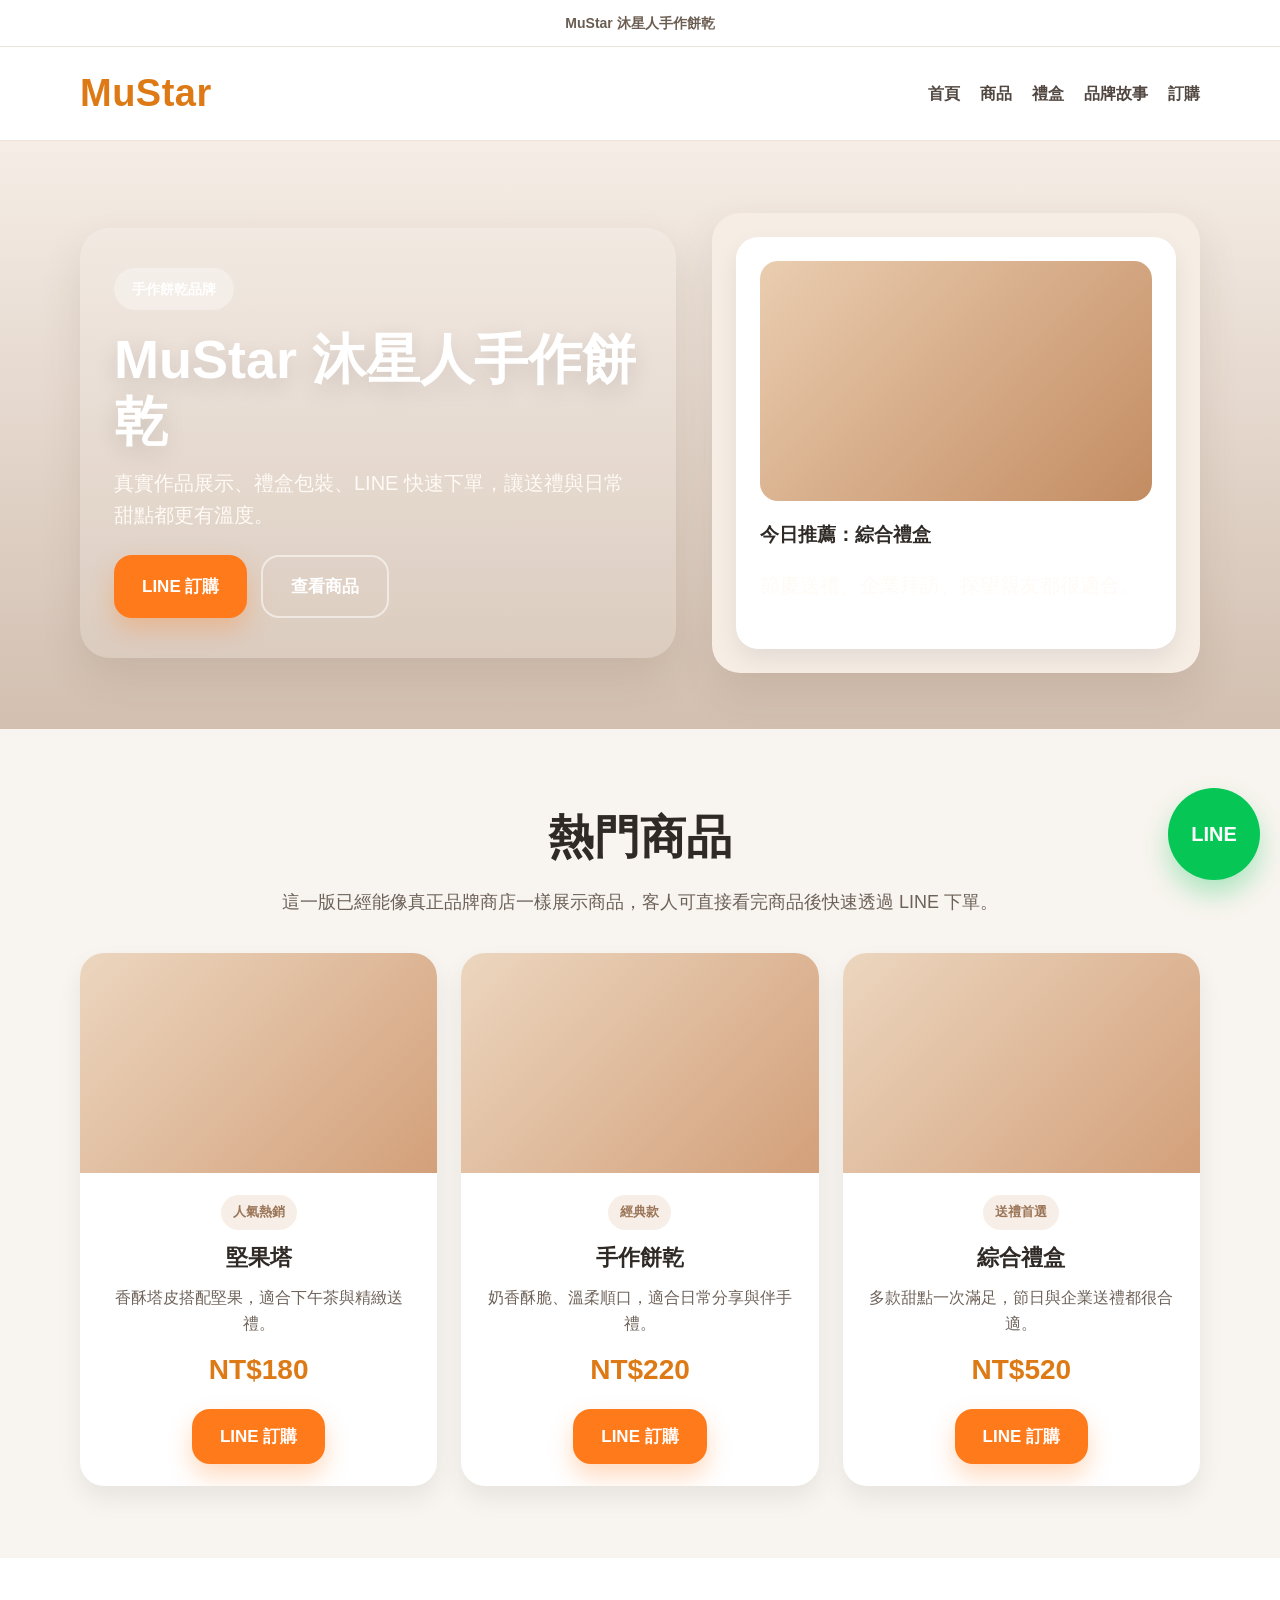
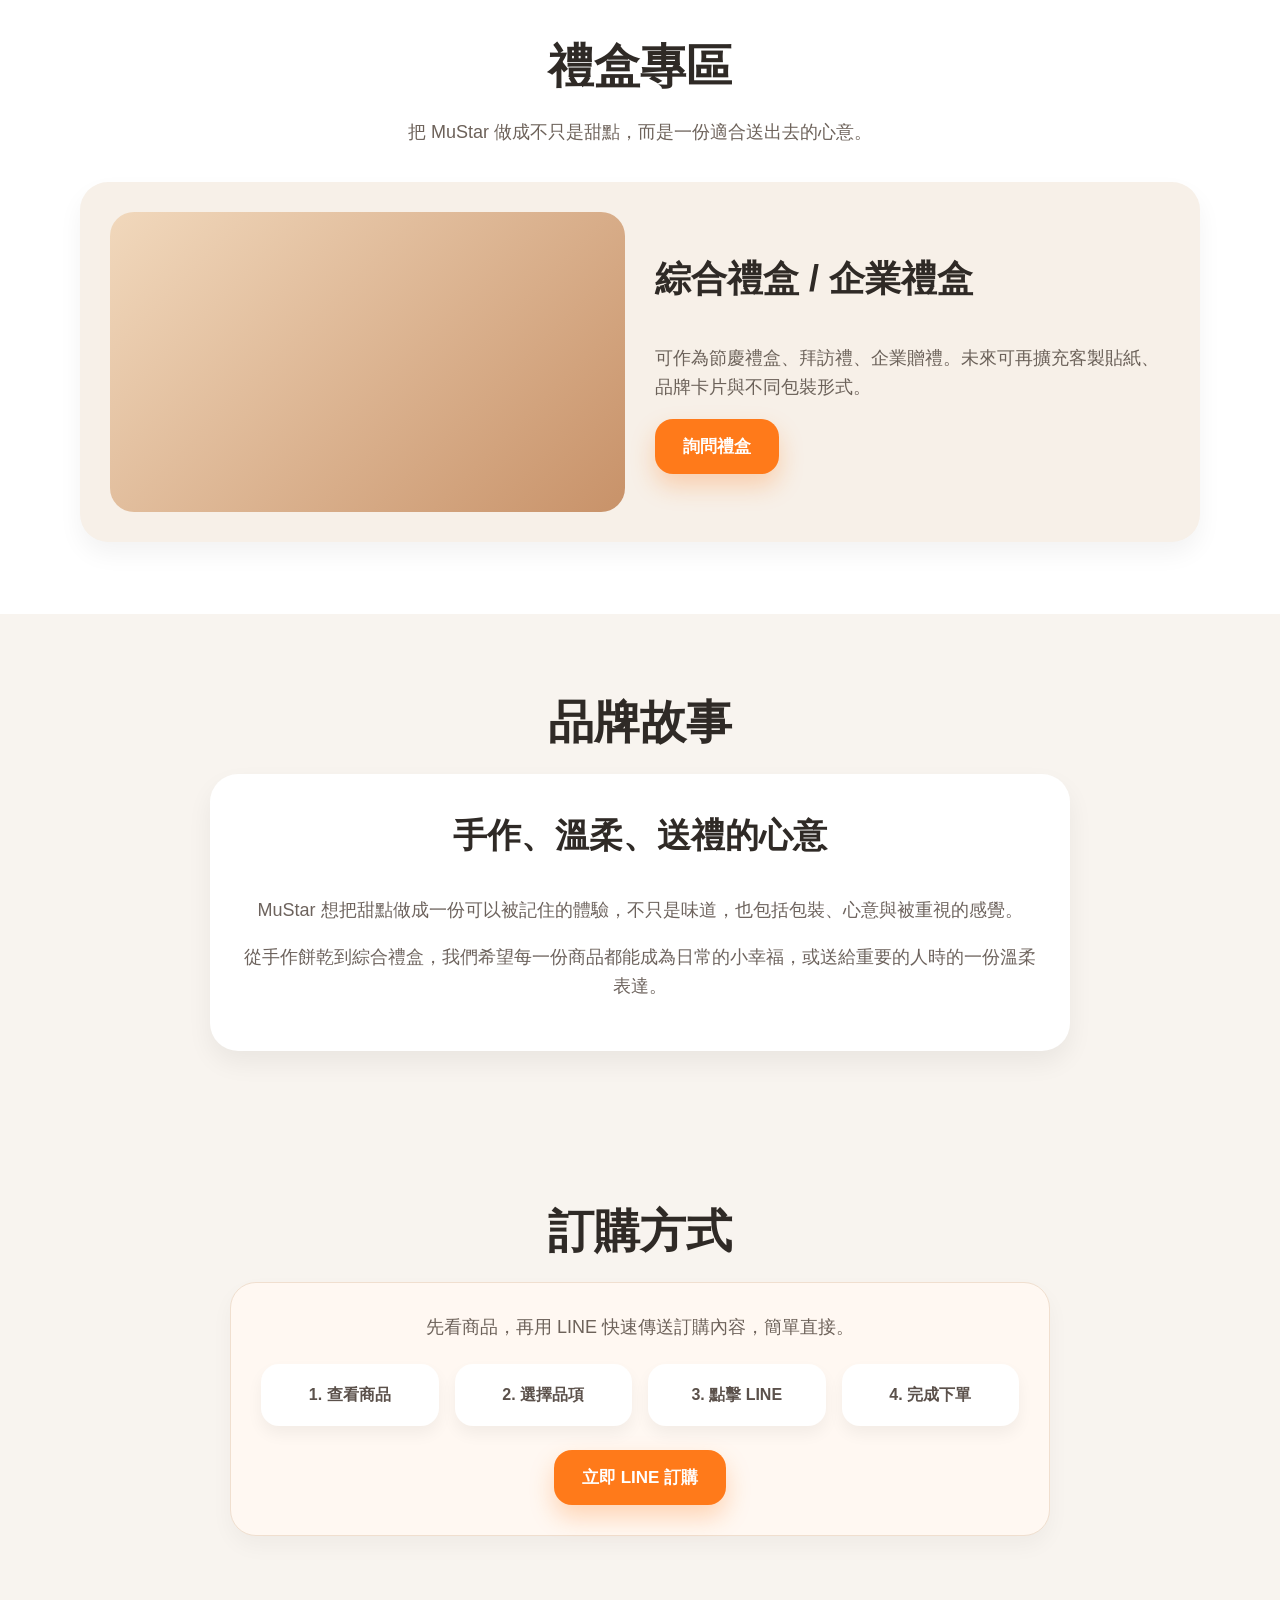
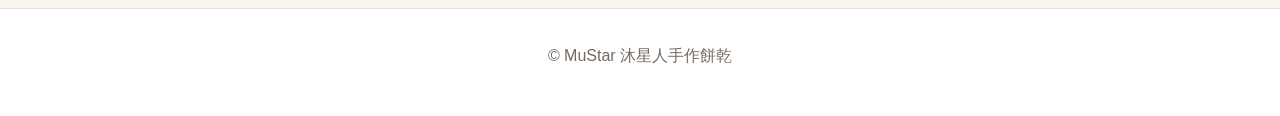
==== commit 0f59ad89: "Enhance HTML structure and styles for layout Added meta description and improved styles for better l" ====
--- a/index.html
+++ b/index.html
@@ -1,115 +1,568 @@
 <!DOCTYPE html>
 <html lang="zh-TW">
 <head>
-<meta charset="UTF-8">
-<meta name="viewport" content="width=device-width, initial-scale=1.0">
-<title>MuStar 沐星人手作餅乾</title>
-
-<style>
-
-body{
-font-family:Arial;
-margin:0;
-background:#faf7f4;
-text-align:center;
-}
-
-header{
-background:white;
-padding:20px;
-font-size:28px;
-font-weight:bold;
-color:#e67e22;
-}
-
-.hero{
-background:#d9c6b8;
-padding:60px 20px;
-color:white;
-}
-
-button{
-padding:15px 25px;
-font-size:16px;
-border:none;
-border-radius:8px;
-background:#ff7a1a;
-color:white;
-}
-
-.products{
-padding:40px;
-}
-
-.card{
-background:white;
-padding:20px;
-margin:20px auto;
-max-width:300px;
-border-radius:10px;
-box-shadow:0 5px 15px rgba(0,0,0,0.1);
-}
-
-.line{
-position:fixed;
-right:20px;
-bottom:20px;
-background:#06c755;
-color:white;
-padding:20px;
-border-radius:50%;
-font-weight:bold;
-}
-
-</style>
-
+  <meta charset="UTF-8" />
+  <meta name="viewport" content="width=device-width, initial-scale=1.0" />
+  <title>MuStar 沐星人手作餅乾</title>
+  <meta name="description" content="MuStar 沐星人手作餅乾，手作餅乾、堅果塔、綜合禮盒，LINE 快速訂購。" />
+  <style>
+    * {
+      box-sizing: border-box;
+    }
+
+    html {
+      scroll-behavior: smooth;
+    }
+
+    body {
+      margin: 0;
+      font-family: Arial, "Microsoft JhengHei", sans-serif;
+      background: #f8f4ef;
+      color: #2f2a26;
+      line-height: 1.6;
+    }
+
+    a {
+      text-decoration: none;
+      color: inherit;
+    }
+
+    img {
+      max-width: 100%;
+      display: block;
+    }
+
+    .container {
+      width: min(1120px, 92%);
+      margin: 0 auto;
+    }
+
+    .topbar {
+      background: #ffffff;
+      text-align: center;
+      padding: 12px 16px;
+      font-size: 14px;
+      font-weight: 600;
+      border-bottom: 1px solid #eee3d8;
+      color: #6b5d52;
+    }
+
+    .header {
+      position: sticky;
+      top: 0;
+      z-index: 100;
+      background: rgba(255, 255, 255, 0.95);
+      backdrop-filter: blur(10px);
+      border-bottom: 1px solid #eee3d8;
+    }
+
+    .nav {
+      display: flex;
+      justify-content: space-between;
+      align-items: center;
+      gap: 16px;
+      padding: 16px 0;
+      flex-wrap: wrap;
+    }
+
+    .logo {
+      font-size: 38px;
+      font-weight: 800;
+      color: #dd7a16;
+      letter-spacing: 0.5px;
+    }
+
+    .nav-links {
+      display: flex;
+      gap: 20px;
+      flex-wrap: wrap;
+      font-weight: 700;
+      color: #514740;
+    }
+
+    .hero {
+      background: linear-gradient(180deg, #f5ede6 0%, #d2bfb0 100%);
+      padding: 72px 0 56px;
+    }
+
+    .hero-grid {
+      display: grid;
+      grid-template-columns: 1.1fr 0.9fr;
+      gap: 36px;
+      align-items: center;
+    }
+
+    .hero-box {
+      background: rgba(255, 255, 255, 0.12);
+      border-radius: 30px;
+      padding: 40px 34px;
+      box-shadow: 0 20px 40px rgba(92, 66, 45, 0.12);
+    }
+
+    .badge {
+      display: inline-block;
+      background: rgba(255, 255, 255, 0.32);
+      color: #fff;
+      padding: 10px 18px;
+      border-radius: 999px;
+      font-size: 14px;
+      font-weight: 700;
+      margin-bottom: 18px;
+    }
+
+    .hero h1 {
+      margin: 0 0 14px;
+      font-size: 54px;
+      line-height: 1.15;
+      color: #fff;
+      text-shadow: 0 8px 24px rgba(0, 0, 0, 0.12);
+    }
+
+    .hero p {
+      margin: 0 0 24px;
+      font-size: 20px;
+      color: #fffaf5;
+    }
+
+    .hero-actions {
+      display: flex;
+      gap: 14px;
+      flex-wrap: wrap;
+    }
+
+    .btn {
+      display: inline-block;
+      border: none;
+      border-radius: 18px;
+      padding: 16px 28px;
+      font-size: 17px;
+      font-weight: 800;
+      cursor: pointer;
+    }
+
+    .btn-primary {
+      background: #ff7a1a;
+      color: white;
+      box-shadow: 0 12px 24px rgba(255, 122, 26, 0.28);
+    }
+
+    .btn-secondary {
+      background: transparent;
+      color: white;
+      border: 2px solid rgba(255, 255, 255, 0.55);
+    }
+
+    .hero-visual {
+      background: #f6ede5;
+      border-radius: 28px;
+      padding: 24px;
+      box-shadow: 0 18px 40px rgba(92, 66, 45, 0.12);
+    }
+
+    .mock-card {
+      background: white;
+      border-radius: 22px;
+      padding: 24px;
+      box-shadow: 0 10px 24px rgba(0, 0, 0, 0.08);
+    }
+
+    .mock-image {
+      height: 240px;
+      border-radius: 18px;
+      background: linear-gradient(135deg, #eacdb0, #c38c62);
+      margin-bottom: 18px;
+    }
+
+    .section {
+      padding: 72px 0;
+    }
+
+    .section-title {
+      text-align: center;
+      font-size: 46px;
+      margin: 0 0 14px;
+      color: #2f2a26;
+    }
+
+    .section-desc {
+      max-width: 760px;
+      margin: 0 auto 36px;
+      text-align: center;
+      color: #6d625a;
+      font-size: 18px;
+    }
+
+    .products {
+      display: grid;
+      grid-template-columns: repeat(3, 1fr);
+      gap: 24px;
+    }
+
+    .product-card {
+      background: white;
+      border-radius: 24px;
+      overflow: hidden;
+      box-shadow: 0 12px 26px rgba(0, 0, 0, 0.07);
+    }
+
+    .product-image {
+      height: 220px;
+      background: linear-gradient(135deg, #ecd6bf, #d3a07a);
+    }
+
+    .product-body {
+      padding: 22px;
+      text-align: center;
+    }
+
+    .tag {
+      display: inline-block;
+      margin-bottom: 10px;
+      padding: 7px 12px;
+      border-radius: 999px;
+      background: #f7efe7;
+      color: #9b7558;
+      font-size: 13px;
+      font-weight: 700;
+    }
+
+    .product-title {
+      margin: 0 0 10px;
+      font-size: 22px;
+      font-weight: 800;
+    }
+
+    .product-text {
+      margin: 0 0 12px;
+      color: #6f635a;
+      min-height: 48px;
+    }
+
+    .price {
+      font-size: 28px;
+      font-weight: 800;
+      color: #dd7a16;
+      margin-bottom: 16px;
+    }
+
+    .gift-section {
+      background: #fff;
+    }
+
+    .gift-box {
+      display: grid;
+      grid-template-columns: 1fr 1fr;
+      gap: 30px;
+      align-items: center;
+      background: #f7f0e8;
+      border-radius: 28px;
+      padding: 30px;
+      box-shadow: 0 12px 24px rgba(0, 0, 0, 0.05);
+    }
+
+    .gift-visual {
+      min-height: 300px;
+      border-radius: 24px;
+      background: linear-gradient(135deg, #f1d8bc, #c89269);
+    }
+
+    .gift-content h3 {
+      margin-top: 0;
+      font-size: 36px;
+    }
+
+    .gift-content p {
+      color: #6b6159;
+      font-size: 18px;
+    }
+
+    .story-wrap {
+      max-width: 860px;
+      margin: 0 auto;
+      background: white;
+      border-radius: 28px;
+      padding: 34px;
+      box-shadow: 0 12px 26px rgba(0, 0, 0, 0.06);
+      text-align: center;
+    }
+
+    .story-wrap h3 {
+      font-size: 34px;
+      margin-top: 0;
+    }
+
+    .story-wrap p {
+      color: #6d635d;
+      font-size: 18px;
+      margin-bottom: 16px;
+    }
+
+    .order-box {
+      max-width: 820px;
+      margin: 0 auto;
+      background: #fff8f2;
+      border: 1px solid #f0dfcf;
+      border-radius: 26px;
+      padding: 30px;
+      box-shadow: 0 10px 22px rgba(0, 0, 0, 0.04);
+    }
+
+    .steps {
+      display: grid;
+      grid-template-columns: repeat(4, 1fr);
+      gap: 16px;
+      margin-top: 22px;
+    }
+
+    .step {
+      background: white;
+      border-radius: 18px;
+      padding: 18px;
+      box-shadow: 0 8px 16px rgba(0, 0, 0, 0.05);
+      text-align: center;
+      font-weight: 700;
+      color: #5b514b;
+    }
+
+    .footer {
+      padding: 34px 0 48px;
+      text-align: center;
+      color: #756a63;
+      border-top: 1px solid #eadfd5;
+      background: white;
+    }
+
+    .line-float {
+      position: fixed;
+      right: 20px;
+      bottom: 20px;
+      width: 92px;
+      height: 92px;
+      border-radius: 50%;
+      background: #06c755;
+      color: white;
+      display: flex;
+      align-items: center;
+      justify-content: center;
+      font-weight: 800;
+      font-size: 20px;
+      box-shadow: 0 14px 26px rgba(6, 199, 85, 0.3);
+      z-index: 200;
+    }
+
+    @media (max-width: 920px) {
+      .hero-grid,
+      .gift-box,
+      .products,
+      .steps {
+        grid-template-columns: 1fr;
+      }
+
+      .hero h1 {
+        font-size: 40px;
+      }
+
+      .section-title {
+        font-size: 34px;
+      }
+
+      .gift-content h3,
+      .story-wrap h3 {
+        font-size: 28px;
+      }
+    }
+
+    @media (max-width: 640px) {
+      .logo {
+        font-size: 32px;
+      }
+
+      .nav {
+        flex-direction: column;
+        align-items: flex-start;
+      }
+
+      .nav-links {
+        gap: 14px;
+      }
+
+      .hero {
+        padding: 50px 0 40px;
+      }
+
+      .hero-box {
+        padding: 28px 22px;
+      }
+
+      .hero p {
+        font-size: 18px;
+      }
+
+      .btn {
+        width: 100%;
+        text-align: center;
+      }
+
+      .line-float {
+        width: 84px;
+        height: 84px;
+        font-size: 18px;
+      }
+    }
+  </style>
 </head>
-
 <body>
-
-<header>
-MuStar 沐星人手作餅乾
-</header>
-
-<section class="hero">
-<h1>手作餅乾品牌</h1>
-<p>LINE 快速訂購</p>
-
-<button onclick="order()">LINE 訂購</button>
-
-</section>
-
-<section class="products">
-
-<div class="card">
-<h3>堅果塔</h3>
-<p>NT$180</p>
-<button onclick="order()">訂購</button>
-</div>
-
-<div class="card">
-<h3>手作餅乾</h3>
-<p>NT$220</p>
-<button onclick="order()">訂購</button>
-</div>
-
-<div class="card">
-<h3>綜合禮盒</h3>
-<p>NT$520</p>
-<button onclick="order()">訂購</button>
-</div>
-
-</section>
-
-<a class="line" href="https://line.me/R/msg/text/?MuStar訂購">LINE</a>
-
-<script>
-
-function order(){
-window.open("https://line.me/R/msg/text/?MuStar訂購");
-}
-
-</script>
-
+  <div class="topbar">MuStar 沐星人手作餅乾</div>
+
+  <header class="header">
+    <div class="container nav">
+      <div class="logo">MuStar</div>
+      <nav class="nav-links">
+        <a href="#home">首頁</a>
+        <a href="#products">商品</a>
+        <a href="#gift">禮盒</a>
+        <a href="#story">品牌故事</a>
+        <a href="#order">訂購</a>
+      </nav>
+    </div>
+  </header>
+
+  <main>
+    <section class="hero" id="home">
+      <div class="container hero-grid">
+        <div class="hero-box">
+          <div class="badge">手作餅乾品牌</div>
+          <h1>MuStar 沐星人手作餅乾</h1>
+          <p>真實作品展示、禮盒包裝、LINE 快速下單，讓送禮與日常甜點都更有溫度。</p>
+          <div class="hero-actions">
+            <button class="btn btn-primary" onclick="lineOrder('MuStar 官網訂購')">LINE 訂購</button>
+            <a class="btn btn-secondary" href="#products">查看商品</a>
+          </div>
+        </div>
+
+        <div class="hero-visual">
+          <div class="mock-card">
+            <div class="mock-image"></div>
+            <h3>今日推薦：綜合禮盒</h3>
+            <p>節慶送禮、企業拜訪、探望親友都很適合。</p>
+          </div>
+        </div>
+      </div>
+    </section>
+
+    <section class="section" id="products">
+      <div class="container">
+        <h2 class="section-title">熱門商品</h2>
+        <p class="section-desc">
+          這一版已經能像真正品牌商店一樣展示商品，客人可直接看完商品後快速透過 LINE 下單。
+        </p>
+
+        <div class="products">
+          <article class="product-card">
+            <div class="product-image"></div>
+            <div class="product-body">
+              <div class="tag">人氣熱銷</div>
+              <h3 class="product-title">堅果塔</h3>
+              <p class="product-text">香酥塔皮搭配堅果，適合下午茶與精緻送禮。</p>
+              <div class="price">NT$180</div>
+              <button class="btn btn-primary" onclick="lineOrder('我要訂購：堅果塔 NT$180')">LINE 訂購</button>
+            </div>
+          </article>
+
+          <article class="product-card">
+            <div class="product-image"></div>
+            <div class="product-body">
+              <div class="tag">經典款</div>
+              <h3 class="product-title">手作餅乾</h3>
+              <p class="product-text">奶香酥脆、溫柔順口，適合日常分享與伴手禮。</p>
+              <div class="price">NT$220</div>
+              <button class="btn btn-primary" onclick="lineOrder('我要訂購：手作餅乾 NT$220')">LINE 訂購</button>
+            </div>
+          </article>
+
+          <article class="product-card">
+            <div class="product-image"></div>
+            <div class="product-body">
+              <div class="tag">送禮首選</div>
+              <h3 class="product-title">綜合禮盒</h3>
+              <p class="product-text">多款甜點一次滿足，節日與企業送禮都很合適。</p>
+              <div class="price">NT$520</div>
+              <button class="btn btn-primary" onclick="lineOrder('我要訂購：綜合禮盒 NT$520')">LINE 訂購</button>
+            </div>
+          </article>
+        </div>
+      </div>
+    </section>
+
+    <section class="section gift-section" id="gift">
+      <div class="container">
+        <h2 class="section-title">禮盒專區</h2>
+        <p class="section-desc">把 MuStar 做成不只是甜點，而是一份適合送出去的心意。</p>
+
+        <div class="gift-box">
+          <div class="gift-visual"></div>
+          <div class="gift-content">
+            <h3>綜合禮盒 / 企業禮盒</h3>
+            <p>
+              可作為節慶禮盒、拜訪禮、企業贈禮。未來可再擴充客製貼紙、品牌卡片與不同包裝形式。
+            </p>
+            <button class="btn btn-primary" onclick="lineOrder('我想詢問 MuStar 禮盒方案')">詢問禮盒</button>
+          </div>
+        </div>
+      </div>
+    </section>
+
+    <section class="section" id="story">
+      <div class="container">
+        <h2 class="section-title">品牌故事</h2>
+        <div class="story-wrap">
+          <h3>手作、溫柔、送禮的心意</h3>
+          <p>
+            MuStar 想把甜點做成一份可以被記住的體驗，不只是味道，也包括包裝、心意與被重視的感覺。
+          </p>
+          <p>
+            從手作餅乾到綜合禮盒，我們希望每一份商品都能成為日常的小幸福，或送給重要的人時的一份溫柔表達。
+          </p>
+        </div>
+      </div>
+    </section>
+
+    <section class="section" id="order">
+      <div class="container">
+        <h2 class="section-title">訂購方式</h2>
+        <div class="order-box">
+          <p class="section-desc" style="margin-bottom:0;">
+            先看商品，再用 LINE 快速傳送訂購內容，簡單直接。
+          </p>
+
+          <div class="steps">
+            <div class="step">1. 查看商品</div>
+            <div class="step">2. 選擇品項</div>
+            <div class="step">3. 點擊 LINE</div>
+            <div class="step">4. 完成下單</div>
+          </div>
+
+          <div style="margin-top:24px; text-align:center;">
+            <button class="btn btn-primary" onclick="lineOrder('你好，我想詢問 MuStar 訂購方式')">立即 LINE 訂購</button>
+          </div>
+        </div>
+      </div>
+    </section>
+  </main>
+
+  <footer class="footer">
+    <div class="container">
+      © MuStar 沐星人手作餅乾
+    </div>
+  </footer>
+
+  <a class="line-float" href="javascript:void(0)" onclick="lineOrder('你好，我想詢問 MuStar 商品')">LINE</a>
+
+  <script>
+    function lineOrder(message) {
+      const text = encodeURIComponent(message);
+      window.open("https://line.me/R/msg/text/?" + text, "_blank");
+    }
+  </script>
 </body>
 </html>
